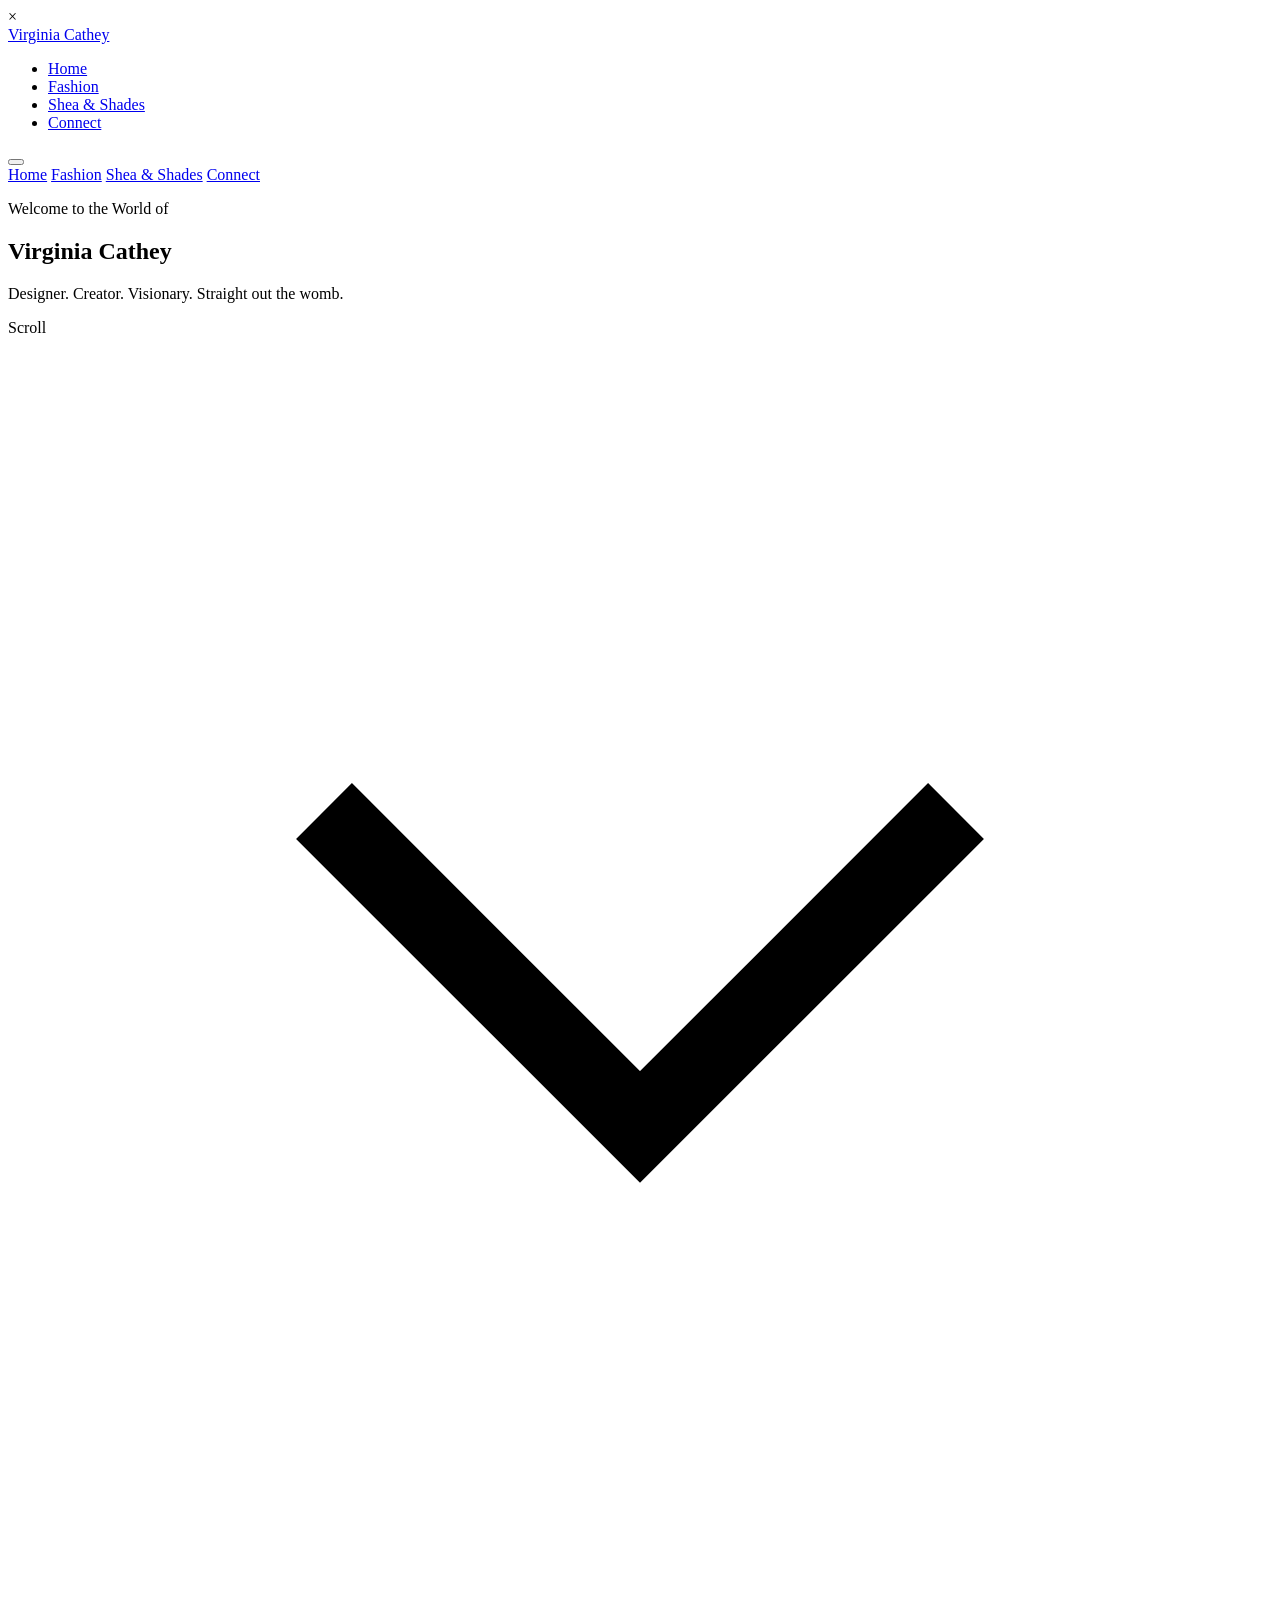
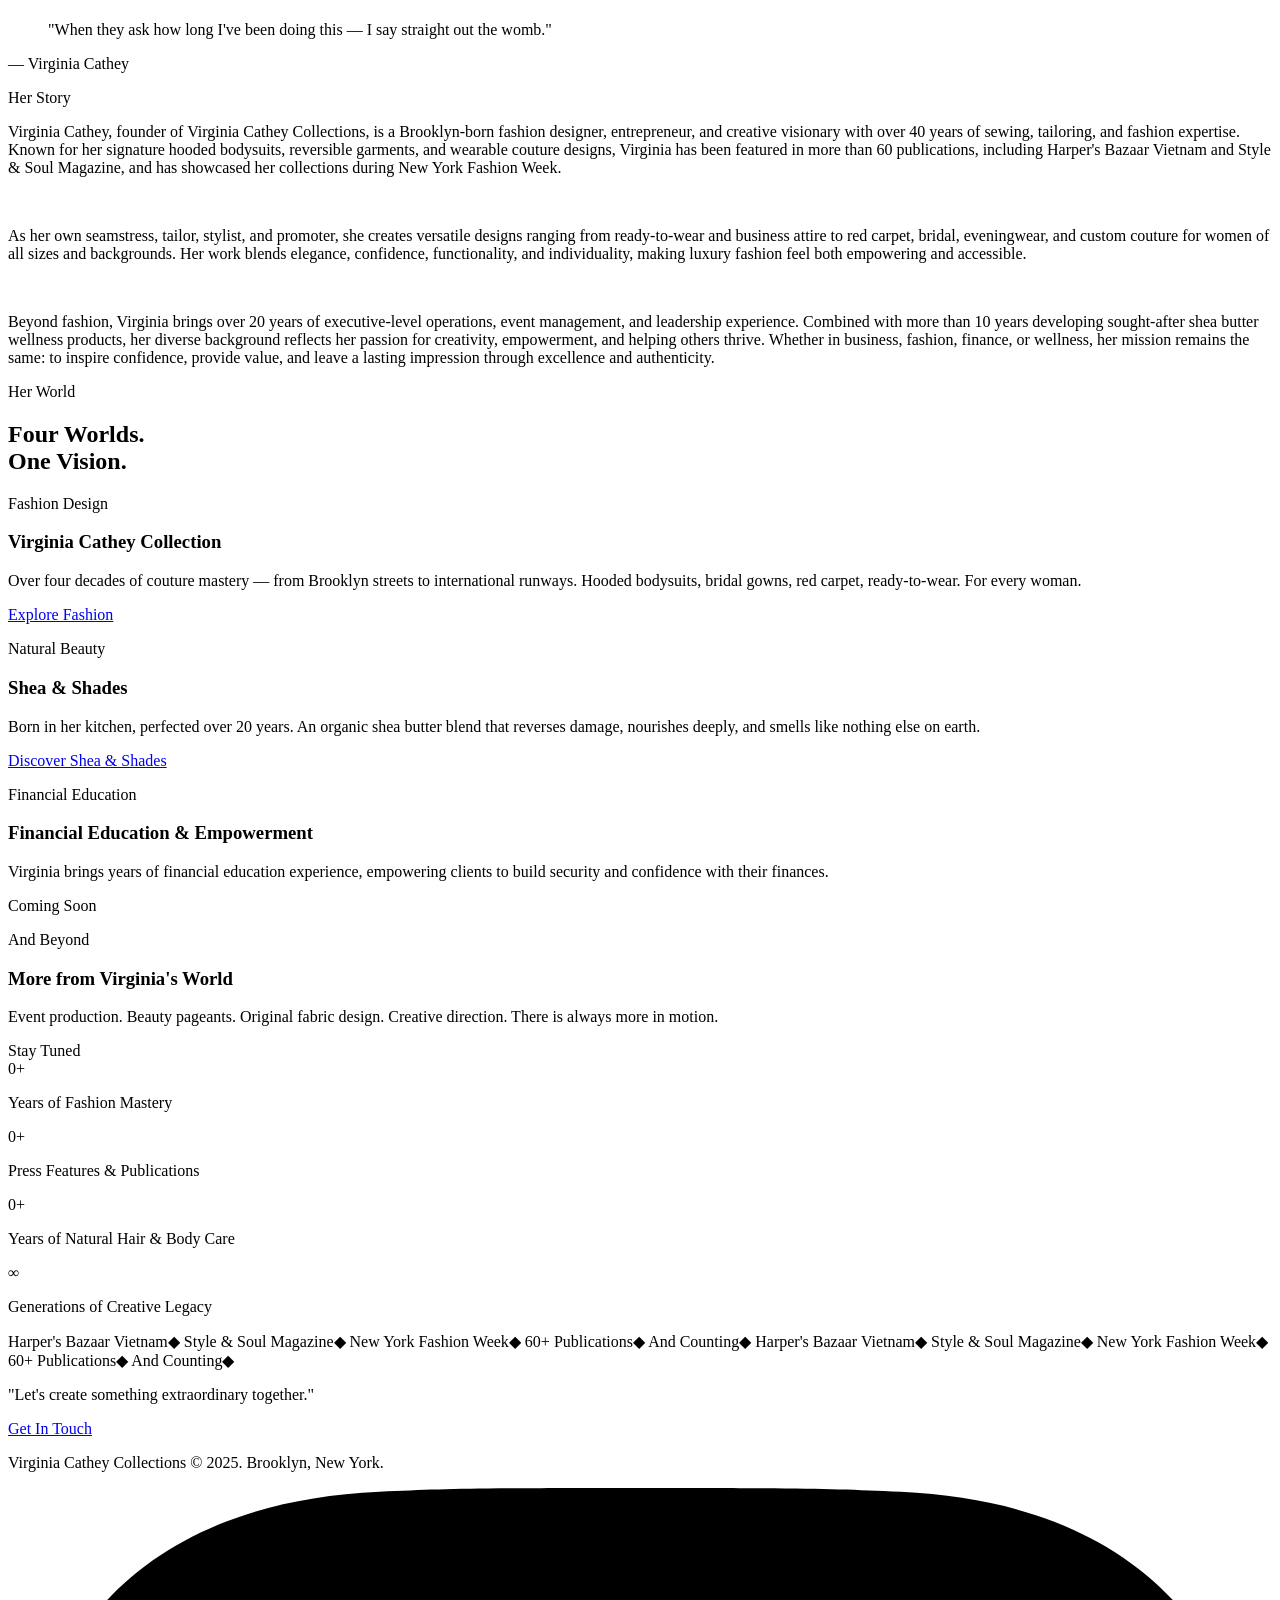
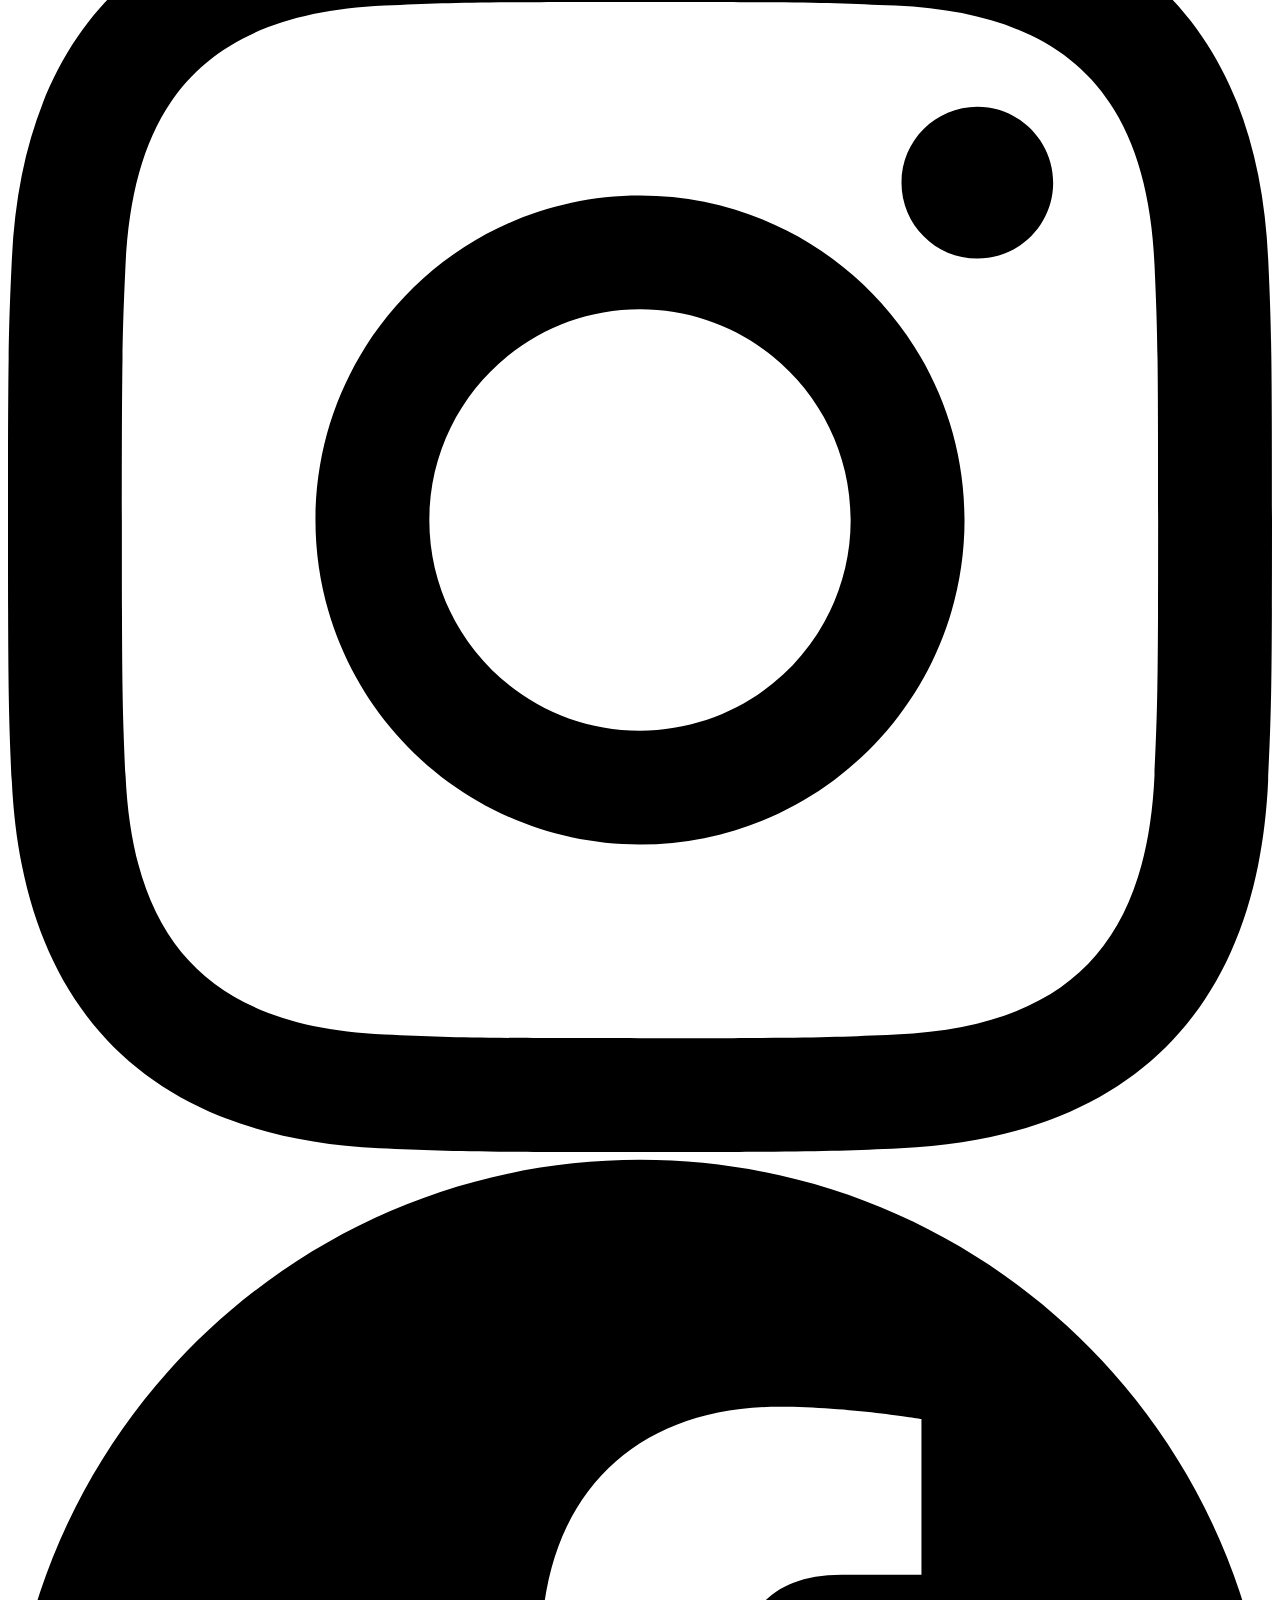
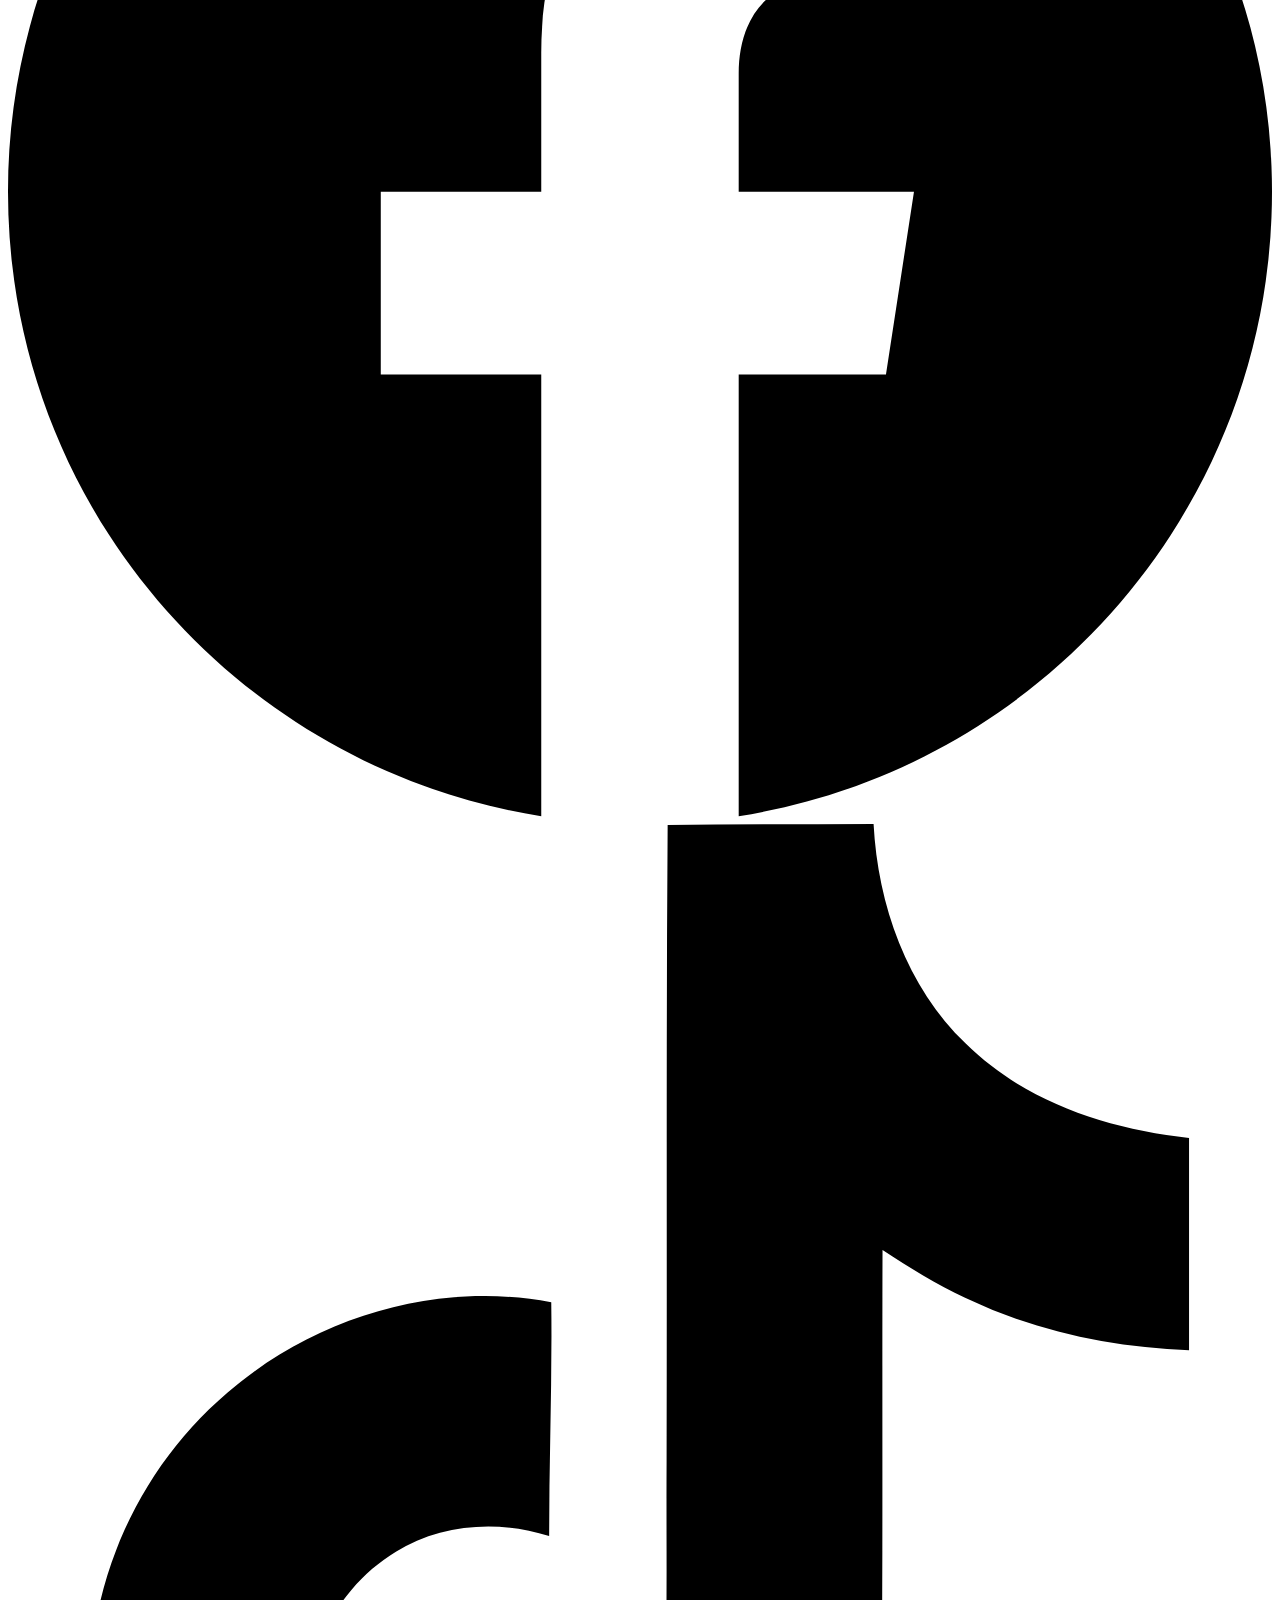
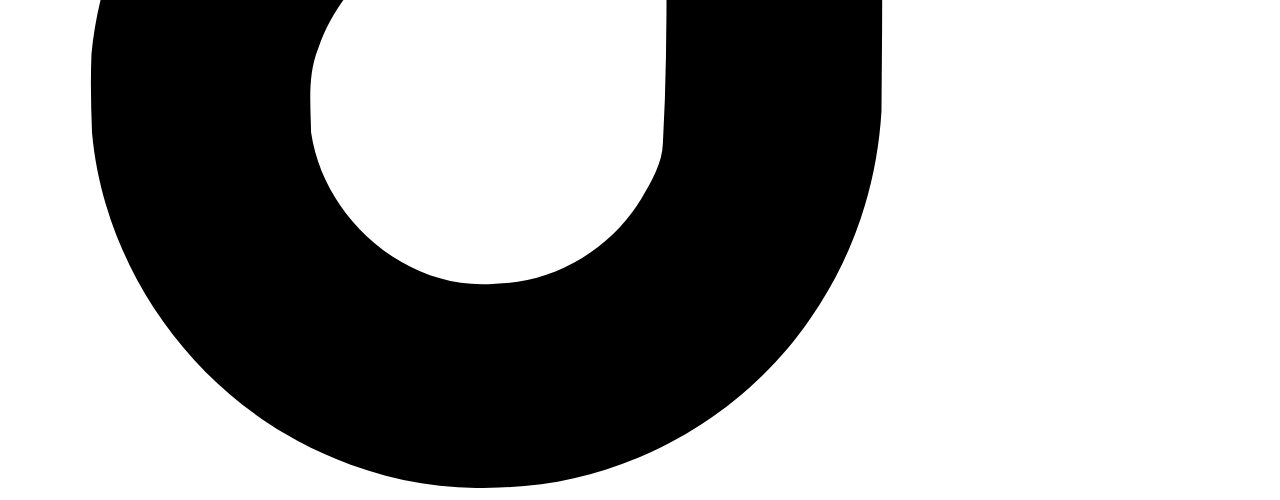
==== index.html @ 94f5d87c "Add files via upload" ====
<!DOCTYPE html>
<html lang="en">
<head>
  <meta charset="UTF-8">
  <meta name="viewport" content="width=device-width, initial-scale=1.0">
  <meta name="description" content="Virginia Cathey Collections — Fashion designer, entrepreneur, and creative visionary. Brooklyn-born. World-renowned.">
  <meta property="og:title" content="Virginia Cathey Collections">
  <meta property="og:description" content="Designer. Creator. Visionary. Straight out the womb.">
  <meta property="og:type" content="website">
  <title>Virginia Cathey Collections</title>
  <link rel="stylesheet" href="css/global.css">
  <link rel="stylesheet" href="css/index.css">
</head>
<body>

  <!-- Cursor -->
  <div id="cursor-dot"></div>
  <div id="cursor-ring"></div>

  <!-- Lightbox -->
  <div class="lightbox" id="lightbox">
    <span class="lightbox-close" role="button" aria-label="Close">&times;</span>
    <img id="lightbox-img" src="" alt="">
  </div>

  <!-- Navigation -->
  <nav class="nav" role="navigation">
    <a href="index.html" class="nav-logo">Virginia Cathey</a>
    <ul class="nav-links">
      <li><a href="index.html" class="active">Home</a></li>
      <li><a href="fashion.html">Fashion</a></li>
      <li><a href="shea.html">Shea &amp; Shades</a></li>
      <li><a href="#connect">Connect</a></li>
    </ul>
    <button class="nav-hamburger" aria-label="Open menu">
      <span></span><span></span><span></span>
    </button>
  </nav>

  <!-- Mobile overlay -->
  <div class="nav-overlay" role="dialog" aria-modal="true">
    <a href="index.html">Home</a>
    <a href="fashion.html">Fashion</a>
    <a href="shea.html">Shea &amp; Shades</a>
    <a href="#connect">Connect</a>
  </div>

  <!-- ══════════════════════════════════════
       SECTION 1: HERO
  ══════════════════════════════════════ -->
  <section class="hero" id="hero">
    <!-- Hero photo: assets/images/HERO.jpeg -->
    <div class="hero-bg" style="background-image: url('assets/images/HERO.jpeg')"></div>
    <div class="hero-overlay"></div>
    <div class="hero-content">
      <p class="hero-eyebrow reveal">Welcome to the World of</p>
      <h1 class="hero-name reveal reveal-delay-2">Virginia Cathey</h1>
      <div class="hero-rule reveal reveal-delay-3"></div>
      <p class="hero-sub reveal reveal-delay-4">Designer. Creator. Visionary. Straight out the womb.</p>
    </div>
    <div class="hero-scroll">
      <span class="hero-scroll-label">Scroll</span>
      <div class="hero-scroll-chevron">
        <svg viewBox="0 0 24 24" fill="none" stroke="currentColor" stroke-width="1.5">
          <path d="M6 9l6 6 6-6"/>
        </svg>
      </div>
    </div>
  </section>

  <!-- ══════════════════════════════════════
       SECTION 2: HER STORY
  ══════════════════════════════════════ -->
  <section class="section story-section" id="story">
    <div class="section-inner story-inner">
      <div class="story-quote-col reveal">
        <div class="story-jewel-bar"></div>
        <blockquote class="story-pull-quote">
          "When they ask how long I've been doing this — I say straight out the womb."
        </blockquote>
        <p class="story-attribution">— Virginia Cathey</p>
      </div>
      <div class="story-bio-col reveal reveal-delay-2">
        <p class="section-label">Her Story</p>
        <p class="story-bio">Virginia Cathey, founder of Virginia Cathey Collections, is a Brooklyn-born fashion designer, entrepreneur, and creative visionary with over 40 years of sewing, tailoring, and fashion expertise. Known for her signature hooded bodysuits, reversible garments, and wearable couture designs, Virginia has been featured in more than 60 publications, including Harper's Bazaar Vietnam and Style &amp; Soul Magazine, and has showcased her collections during New York Fashion Week.</p>
        <br>
        <p class="story-bio">As her own seamstress, tailor, stylist, and promoter, she creates versatile designs ranging from ready-to-wear and business attire to red carpet, bridal, eveningwear, and custom couture for women of all sizes and backgrounds. Her work blends elegance, confidence, functionality, and individuality, making luxury fashion feel both empowering and accessible.</p>
        <br>
        <p class="story-bio">Beyond fashion, Virginia brings over 20 years of executive-level operations, event management, and leadership experience. Combined with more than 10 years developing sought-after shea butter wellness products, her diverse background reflects her passion for creativity, empowerment, and helping others thrive. Whether in business, fashion, finance, or wellness, her mission remains the same: to inspire confidence, provide value, and leave a lasting impression through excellence and authenticity.</p>
      </div>
    </div>
  </section>

  <!-- ══════════════════════════════════════
       SECTION 3: HER WORLD — BRAND PREVIEWS
  ══════════════════════════════════════ -->
  <section class="section brands-section" id="brands">
    <div class="section-inner">
      <div class="reveal">
        <p class="section-label">Her World</p>
        <h2 class="brands-heading">Four Worlds.<br>One Vision.</h2>
      </div>
      <div class="brand-cards reveal reveal-delay-2">

        <!-- Fashion -->
        <div class="brand-card brand-card--fashion">
          <p class="brand-card-label">Fashion Design</p>
          <h3 class="brand-card-title">Virginia Cathey Collection</h3>
          <p class="brand-card-desc">Over four decades of couture mastery — from Brooklyn streets to international runways. Hooded bodysuits, bridal gowns, red carpet, ready-to-wear. For every woman.</p>
          <a href="fashion.html" class="btn btn-gold"><span>Explore Fashion</span></a>
        </div>

        <!-- Shea -->
        <div class="brand-card brand-card--shea">
          <p class="brand-card-label">Natural Beauty</p>
          <h3 class="brand-card-title">Shea &amp; Shades</h3>
          <p class="brand-card-desc">Born in her kitchen, perfected over 20 years. An organic shea butter blend that reverses damage, nourishes deeply, and smells like nothing else on earth.</p>
          <a href="shea.html" class="btn btn-gold"><span>Discover Shea &amp; Shades</span></a>
        </div>

        <!-- Finance -->
        <div class="brand-card brand-card--finance">
          <p class="brand-card-label">Financial Education</p>
          <h3 class="brand-card-title">Financial Education &amp; Empowerment</h3>
          <p class="brand-card-desc">Virginia brings years of financial education experience, empowering clients to build security and confidence with their finances.</p>
          <span class="coming-soon-badge">Coming Soon</span>
        </div>

        <!-- More -->
        <div class="brand-card brand-card--more">
          <p class="brand-card-label">And Beyond</p>
          <h3 class="brand-card-title">More from Virginia's World</h3>
          <p class="brand-card-desc">Event production. Beauty pageants. Original fabric design. Creative direction. There is always more in motion.</p>
          <span class="coming-soon-badge">Stay Tuned</span>
        </div>

      </div>
    </div>
  </section>

  <!-- ══════════════════════════════════════
       SECTION 4: BY THE NUMBERS
  ══════════════════════════════════════ -->
  <section class="stats-section" id="numbers">
    <div class="stats-grid">
      <div class="stat-item reveal">
        <div class="stat-number count-up" data-target="40" data-suffix="+">0+</div>
        <p class="stat-label">Years of Fashion Mastery</p>
      </div>
      <div class="stat-item reveal reveal-delay-2">
        <div class="stat-number count-up" data-target="60" data-suffix="+">0+</div>
        <p class="stat-label">Press Features &amp; Publications</p>
      </div>
      <div class="stat-item reveal reveal-delay-3">
        <div class="stat-number count-up" data-target="20" data-suffix="+">0+</div>
        <p class="stat-label">Years of Natural Hair &amp; Body Care</p>
      </div>
      <div class="stat-item reveal reveal-delay-4">
        <div class="stat-number">∞</div>
        <p class="stat-label">Generations of Creative Legacy</p>
      </div>
    </div>
  </section>

  <!-- ══════════════════════════════════════
       SECTION 5: PRESS MARQUEE
  ══════════════════════════════════════ -->
  <div class="press-ticker">
    <div class="press-ticker-inner">
      <span>Harper's Bazaar Vietnam</span><span class="sep">◆</span>
      <span>Style &amp; Soul Magazine</span><span class="sep">◆</span>
      <span>New York Fashion Week</span><span class="sep">◆</span>
      <span>60+ Publications</span><span class="sep">◆</span>
      <span>And Counting</span><span class="sep">◆</span>
      <span>Harper's Bazaar Vietnam</span><span class="sep">◆</span>
      <span>Style &amp; Soul Magazine</span><span class="sep">◆</span>
      <span>New York Fashion Week</span><span class="sep">◆</span>
      <span>60+ Publications</span><span class="sep">◆</span>
      <span>And Counting</span><span class="sep">◆</span>
    </div>
  </div>

  <!-- ══════════════════════════════════════
       CONTACT BAR
  ══════════════════════════════════════ -->
  <section class="contact-bar" id="connect">
    <p class="contact-bar-quote">"Let's create something extraordinary together."</p>
    <a href="mailto:virginiacathycollections@gmail.com" class="btn btn-gold"><span>Get In Touch</span></a>
  </section>

  <!-- ══════════════════════════════════════
       FOOTER
  ══════════════════════════════════════ -->
  <footer class="footer">
    <p class="footer-copy">Virginia Cathey Collections &copy; 2025. Brooklyn, New York.</p>
    <div class="footer-socials">
      <!-- Instagram -->
      <a href="https://www.instagram.com/virginiacatheycollections" target="_blank" rel="noopener" aria-label="Instagram">
        <svg viewBox="0 0 24 24" xmlns="http://www.w3.org/2000/svg"><path d="M12 2.163c3.204 0 3.584.012 4.85.07 3.252.148 4.771 1.691 4.919 4.919.058 1.265.069 1.645.069 4.849 0 3.205-.012 3.584-.069 4.849-.149 3.225-1.664 4.771-4.919 4.919-1.266.058-1.644.07-4.85.07-3.204 0-3.584-.012-4.849-.07-3.26-.149-4.771-1.699-4.919-4.92-.058-1.265-.07-1.644-.07-4.849 0-3.204.013-3.583.07-4.849.149-3.227 1.664-4.771 4.919-4.919 1.266-.057 1.645-.069 4.849-.069zm0-2.163c-3.259 0-3.667.014-4.947.072-4.358.2-6.78 2.618-6.98 6.98-.059 1.281-.073 1.689-.073 4.948 0 3.259.014 3.668.072 4.948.2 4.358 2.618 6.78 6.98 6.98 1.281.058 1.689.072 4.948.072 3.259 0 3.668-.014 4.948-.072 4.354-.2 6.782-2.618 6.979-6.98.059-1.28.073-1.689.073-4.948 0-3.259-.014-3.667-.072-4.947-.196-4.354-2.617-6.78-6.979-6.98-1.281-.059-1.69-.073-4.949-.073zm0 5.838c-3.403 0-6.162 2.759-6.162 6.162s2.759 6.163 6.162 6.163 6.162-2.759 6.162-6.163c0-3.403-2.759-6.162-6.162-6.162zm0 10.162c-2.209 0-4-1.79-4-4 0-2.209 1.791-4 4-4s4 1.791 4 4c0 2.21-1.791 4-4 4zm6.406-11.845c-.796 0-1.441.645-1.441 1.44s.645 1.44 1.441 1.44c.795 0 1.439-.645 1.439-1.44s-.644-1.44-1.439-1.44z"/></svg>
      </a>
      <!-- Facebook -->
      <a href="https://www.facebook.com/share/1MAkK8qsHK/" target="_blank" rel="noopener" aria-label="Facebook">
        <svg viewBox="0 0 24 24" xmlns="http://www.w3.org/2000/svg"><path d="M24 12.073c0-6.627-5.373-12-12-12s-12 5.373-12 12c0 5.99 4.388 10.954 10.125 11.854v-8.385H7.078v-3.47h3.047V9.43c0-3.007 1.792-4.669 4.533-4.669 1.312 0 2.686.235 2.686.235v2.953H15.83c-1.491 0-1.956.925-1.956 1.874v2.25h3.328l-.532 3.47h-2.796v8.385C19.612 23.027 24 18.062 24 12.073z"/></svg>
      </a>
      <!-- TikTok -->
      <a href="https://www.tiktok.com/@virginiacathey" target="_blank" rel="noopener" aria-label="TikTok">
        <svg viewBox="0 0 24 24" xmlns="http://www.w3.org/2000/svg"><path d="M12.525.02c1.31-.02 2.61-.01 3.91-.02.08 1.53.63 3.09 1.75 4.17 1.12 1.11 2.7 1.62 4.24 1.79v4.03c-1.44-.05-2.89-.35-4.2-.97-.57-.26-1.1-.59-1.62-.93-.01 2.92.01 5.84-.02 8.75-.08 1.4-.54 2.79-1.35 3.94-1.31 1.92-3.58 3.17-5.91 3.21-1.43.08-2.86-.31-4.08-1.03-2.02-1.19-3.44-3.37-3.65-5.71-.02-.5-.03-1-.01-1.49.18-1.9 1.12-3.72 2.58-4.96 1.66-1.44 3.98-2.13 6.15-1.72.02 1.48-.04 2.96-.04 4.44-.99-.32-2.15-.23-3.02.37-.63.41-1.11 1.04-1.36 1.75-.21.51-.15 1.07-.14 1.61.24 1.64 1.82 3.02 3.5 2.87 1.12-.01 2.19-.66 2.77-1.61.19-.33.4-.67.41-1.06.1-1.79.06-3.57.07-5.36.01-4.03-.01-8.05.02-12.07z"/></svg>
      </a>
    </div>
  </footer>

  <script src="js/global.js"></script>
  <script src="js/index.js"></script>
</body>
</html>
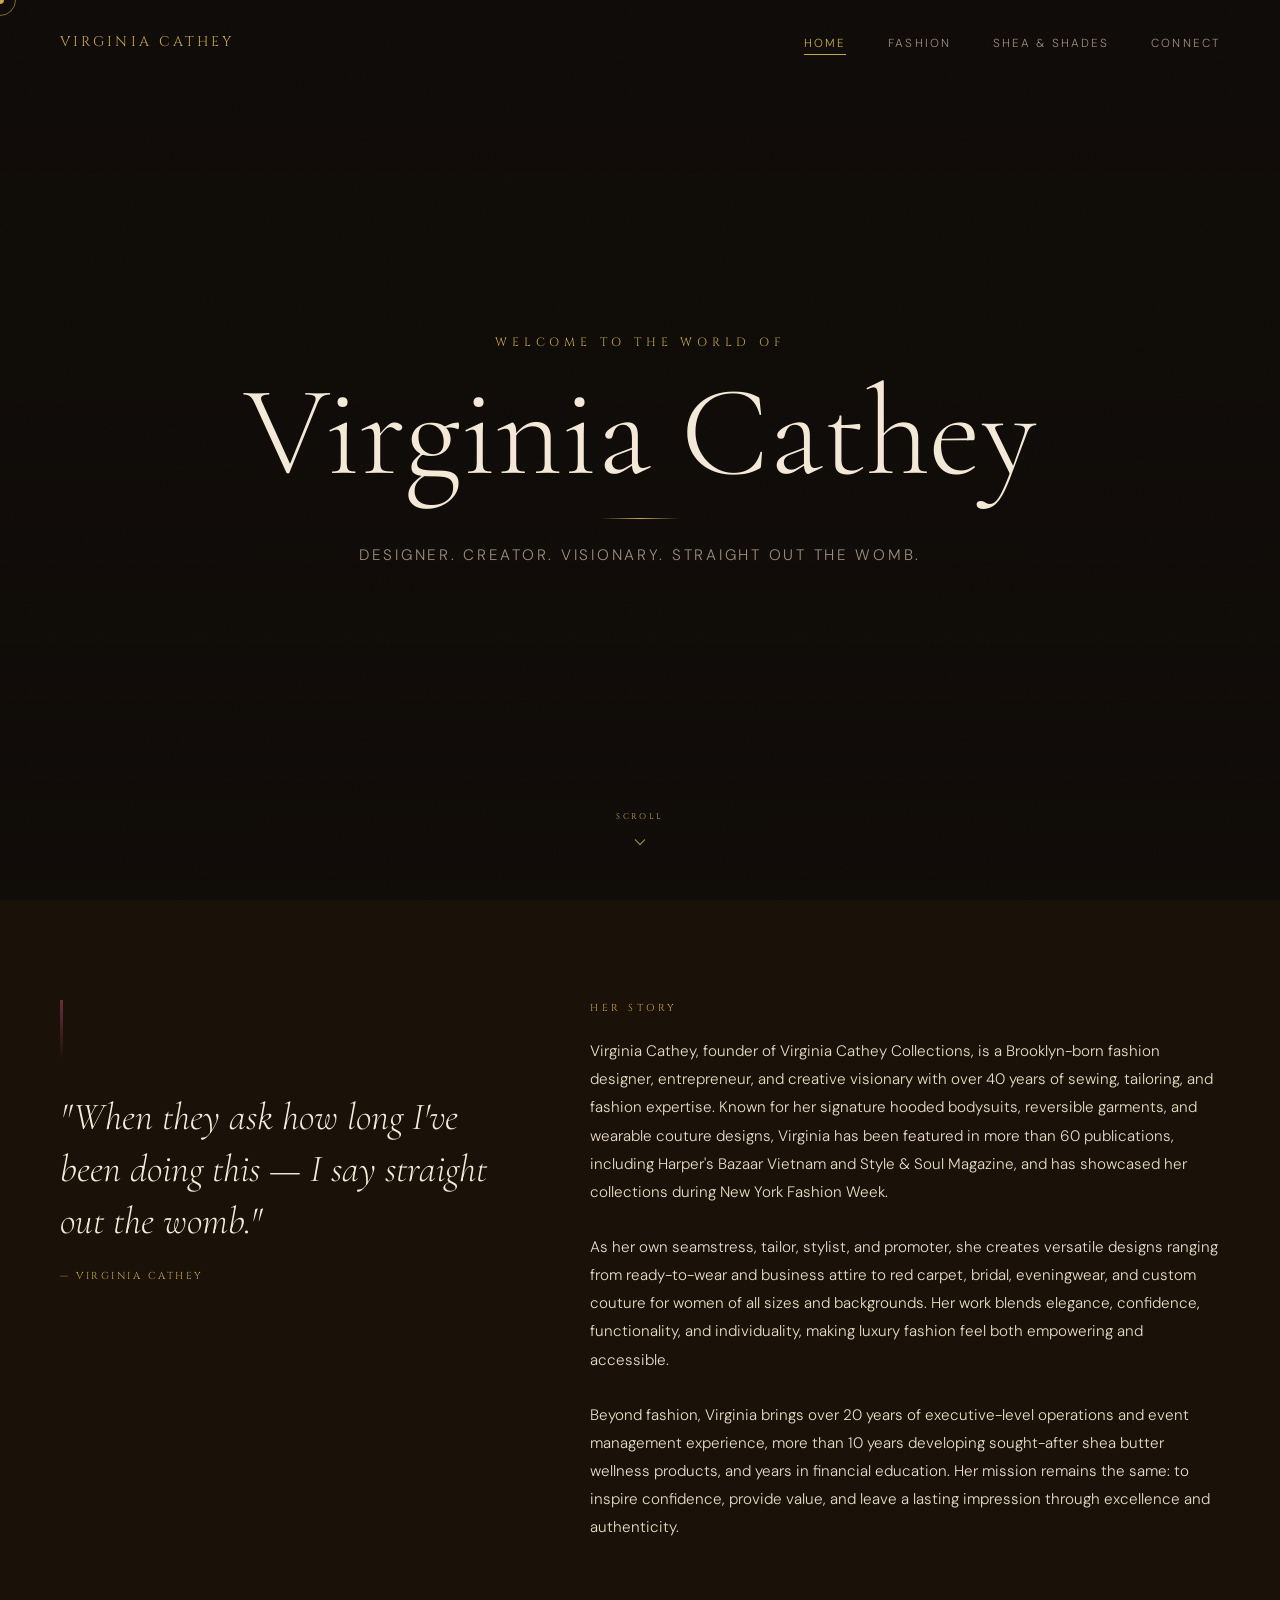
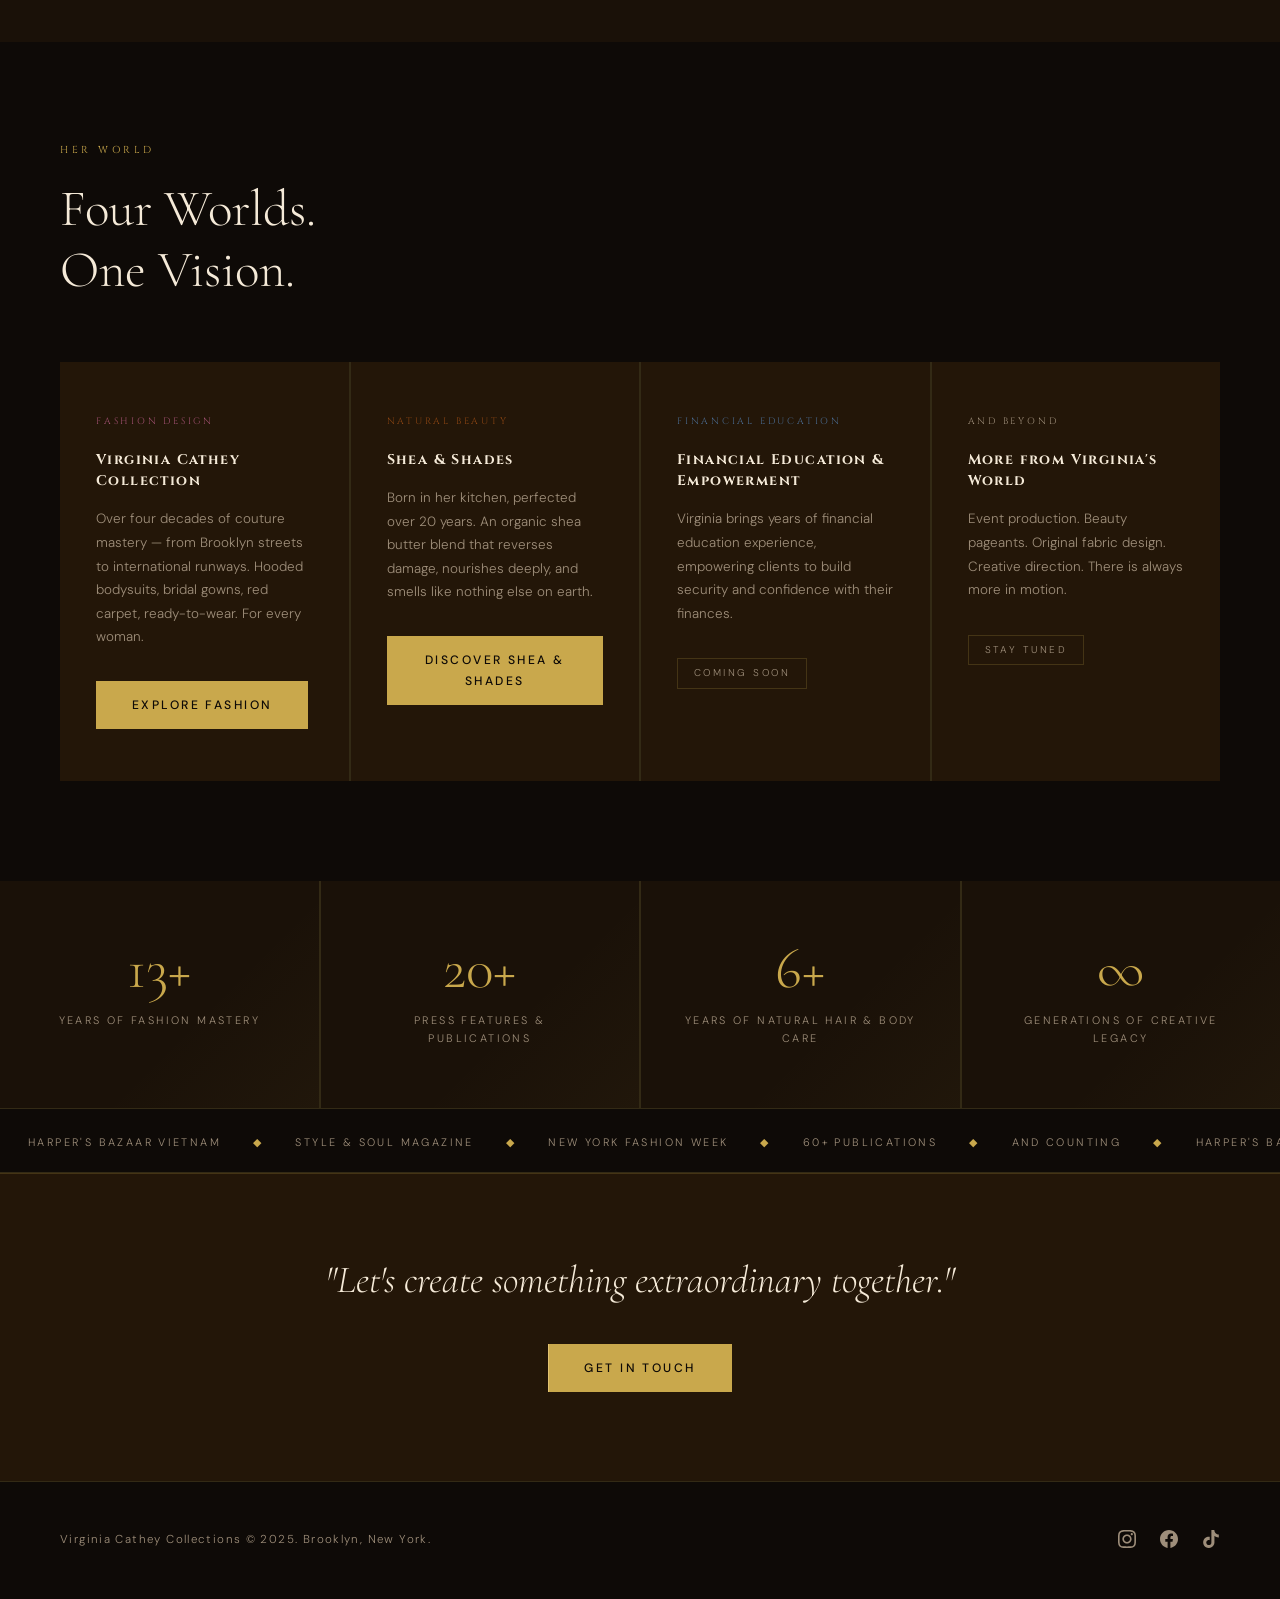
==== commit b6b84caf: "Rename index (1).html to index.html" ====
--- a/index.html
+++ b/index.html
@@ -8,141 +8,415 @@
   <meta property="og:description" content="Designer. Creator. Visionary. Straight out the womb.">
   <meta property="og:type" content="website">
   <title>Virginia Cathey Collections</title>
-  <link rel="stylesheet" href="css/global.css">
-  <link rel="stylesheet" href="css/index.css">
+  <link href="https://fonts.googleapis.com/css2?family=Cormorant+Garamond:ital,wght@0,300;0,400;0,600;1,300;1,400&family=DM+Sans:wght@300;400;500&family=Cinzel:wght@400;600&display=swap" rel="stylesheet">
+  <style>
+    /* ============================================================
+       GLOBAL — Variables · Reset · Typography · Shared
+    ============================================================ */
+    :root {
+      --color-bg:         #0e0a07;
+      --color-bg-alt:     #1a1108;
+      --color-surface:    #231608;
+      --color-gold:       #c9a84c;
+      --color-gold-light: #e8c97a;
+      --color-jewel-1:    #6b2d3e;
+      --color-jewel-2:    #1e3a5f;
+      --color-jewel-3:    #2d5a3d;
+      --color-earth-1:    #8b4513;
+      --color-earth-2:    #5c3d2e;
+      --color-cream:      #f5ead8;
+      --color-text:       #e8dcc8;
+      --color-text-muted: #9e8e7a;
+      --color-border:     rgba(201,168,76,0.2);
+      --font-display:     'Cinzel', serif;
+      --font-heading:     'Cormorant Garamond', serif;
+      --font-body:        'DM Sans', sans-serif;
+      --ease:             cubic-bezier(0.4,0,0.2,1);
+    }
+    *,*::before,*::after{margin:0;padding:0;box-sizing:border-box}
+    html{scroll-behavior:smooth;-webkit-font-smoothing:antialiased}
+    body{background:var(--color-bg);color:var(--color-text);font-family:var(--font-body);font-weight:300;line-height:1.7;cursor:none;overflow-x:hidden}
+    body::before{content:'';position:fixed;inset:0;background-image:url("data:image/svg+xml,%3Csvg xmlns='http://www.w3.org/2000/svg' width='300' height='300'%3E%3Cfilter id='n'%3E%3CfeTurbulence type='fractalNoise' baseFrequency='0.9' numOctaves='4' stitchTiles='stitch'/%3E%3CfeColorMatrix type='saturate' values='0'/%3E%3C/filter%3E%3Crect width='300' height='300' filter='url(%23n)' opacity='0.035'/%3E%3C/svg%3E");pointer-events:none;z-index:9998}
+    img{display:block;max-width:100%}
+    a{color:inherit;text-decoration:none}
+    ul{list-style:none}
+    button{cursor:none;border:none;background:none;font:inherit}
+
+    /* Cursor */
+    #cursor-dot,#cursor-ring{position:fixed;border-radius:50%;pointer-events:none;z-index:9999;transform:translate(-50%,-50%)}
+    #cursor-dot{width:8px;height:8px;background:var(--color-gold);top:0;left:0}
+    #cursor-ring{width:32px;height:32px;border:1.5px solid var(--color-gold);top:0;left:0;opacity:.6;transition:width .25s ease,height .25s ease,border-color .25s ease,opacity .3s}
+    #cursor-ring.hovered{width:48px;height:48px;border-color:var(--color-gold-light);opacity:1}
+
+    /* Nav */
+    .nav{position:fixed;top:0;left:0;right:0;z-index:1000;padding:28px 60px;display:flex;align-items:center;justify-content:space-between;transition:background .35s var(--ease),padding .35s var(--ease)}
+    .nav.scrolled{background:rgba(14,10,7,.93);backdrop-filter:blur(12px);padding:18px 60px;border-bottom:1px solid var(--color-border)}
+    .nav-logo{font-family:var(--font-display);font-size:.88rem;letter-spacing:.22em;color:var(--color-gold);text-transform:uppercase}
+    .nav-links{display:flex;gap:42px;align-items:center}
+    .nav-links a{font-size:.73rem;letter-spacing:.18em;text-transform:uppercase;color:var(--color-text-muted);position:relative;transition:color .35s var(--ease)}
+    .nav-links a::after{content:'';position:absolute;bottom:-4px;left:0;width:0;height:1px;background:var(--color-gold);transition:width .35s var(--ease)}
+    .nav-links a:hover{color:var(--color-gold-light)}
+    .nav-links a:hover::after,.nav-links a.active::after{width:100%}
+    .nav-links a.active{color:var(--color-gold)}
+    .nav-hamburger{display:none;flex-direction:column;gap:5px;width:28px;z-index:1001}
+    .nav-hamburger span{display:block;height:1px;background:var(--color-gold);transition:.35s var(--ease)}
+    .nav-hamburger.open span:nth-child(1){transform:translateY(6px) rotate(45deg)}
+    .nav-hamburger.open span:nth-child(2){opacity:0}
+    .nav-hamburger.open span:nth-child(3){transform:translateY(-6px) rotate(-45deg)}
+    .nav-overlay{position:fixed;inset:0;background:rgba(14,10,7,.97);z-index:999;display:flex;flex-direction:column;align-items:center;justify-content:center;gap:40px;opacity:0;pointer-events:none;transition:opacity .6s var(--ease)}
+    .nav-overlay.open{opacity:1;pointer-events:all}
+    .nav-overlay a{font-family:var(--font-heading);font-size:2.5rem;color:var(--color-cream);transition:color .35s var(--ease)}
+    .nav-overlay a:hover{color:var(--color-gold)}
+
+    /* Scroll reveal */
+    .reveal{opacity:0;transform:translateY(40px);transition:opacity .8s ease,transform .8s ease}
+    .reveal.visible{opacity:1;transform:translateY(0)}
+    .reveal-delay-1{transition-delay:.1s}.reveal-delay-2{transition-delay:.2s}.reveal-delay-3{transition-delay:.3s}.reveal-delay-4{transition-delay:.4s}.reveal-delay-5{transition-delay:.5s}
+
+    /* Shared utilities */
+    .gold-rule{width:60px;height:1px;background:linear-gradient(90deg,transparent,var(--color-gold),transparent);margin:20px 0}
+    .section{padding:100px 60px;position:relative}
+    .section-inner{max-width:1280px;margin:0 auto}
+    .section-label{font-family:var(--font-display);font-size:.63rem;letter-spacing:.35em;text-transform:uppercase;color:var(--color-gold);margin-bottom:20px}
+    .btn{display:inline-block;padding:14px 36px;font-size:.76rem;letter-spacing:.2em;text-transform:uppercase;transition:.35s var(--ease);position:relative;overflow:hidden}
+    .btn-gold{background:var(--color-gold);color:var(--color-bg);font-weight:500}
+    .btn-gold::before{content:'';position:absolute;inset:0;background:var(--color-gold-light);transform:translateX(-100%);transition:transform .35s var(--ease)}
+    .btn-gold:hover::before{transform:translateX(0)}
+    .btn-gold:hover{box-shadow:0 0 30px rgba(201,168,76,.4);transform:translateY(-2px)}
+    .btn-gold span{position:relative;z-index:1}
+    .btn-outline{border:1px solid var(--color-gold);color:var(--color-gold);background:transparent}
+    .btn-outline:hover{background:var(--color-gold);color:var(--color-bg);box-shadow:0 0 20px rgba(201,168,76,.3);transform:translateY(-2px)}
+
+    /* Lightbox */
+    .lightbox{position:fixed;inset:0;background:rgba(0,0,0,.93);z-index:9000;display:flex;align-items:center;justify-content:center;opacity:0;pointer-events:none;transition:opacity .35s var(--ease)}
+    .lightbox.open{opacity:1;pointer-events:all}
+    .lightbox img{max-width:90vw;max-height:90vh;object-fit:contain;border:1px solid var(--color-border)}
+    .lightbox-close{position:absolute;top:30px;right:40px;font-size:1.8rem;color:var(--color-gold);transition:color .35s var(--ease);line-height:1}
+    .lightbox-close:hover{color:var(--color-gold-light)}
+
+    /* Press ticker */
+    .press-ticker{overflow:hidden;white-space:nowrap;padding:18px 0;border-top:1px solid var(--color-border);border-bottom:1px solid var(--color-border)}
+    .press-ticker-inner{display:inline-flex;animation:ticker 30s linear infinite}
+    .press-ticker-inner span{font-size:.68rem;letter-spacing:.22em;text-transform:uppercase;color:var(--color-text-muted);padding:0 28px}
+    .press-ticker-inner .sep{color:var(--color-gold);padding:0 4px}
+    @keyframes ticker{0%{transform:translateX(0)}100%{transform:translateX(-50%)}}
+
+    /* Contact bar */
+    .contact-bar{background:var(--color-surface);border-top:1px solid var(--color-border);padding:80px 60px;text-align:center}
+    .contact-bar-quote{font-family:var(--font-heading);font-style:italic;font-size:clamp(1.6rem,3vw,2.4rem);color:var(--color-cream);margin-bottom:36px;line-height:1.4}
+
+    /* Footer */
+    .footer{background:var(--color-bg);border-top:1px solid var(--color-border);padding:48px 60px;display:flex;align-items:center;justify-content:space-between;flex-wrap:wrap;gap:24px}
+    .footer-copy{font-size:.72rem;letter-spacing:.12em;color:var(--color-text-muted)}
+    .footer-socials{display:flex;gap:24px}
+    .footer-socials a{color:var(--color-text-muted);transition:color .35s var(--ease);line-height:1}
+    .footer-socials a:hover{color:var(--color-gold)}
+    .footer-socials svg{width:18px;height:18px;fill:currentColor}
+
+    /* Stats */
+    .stats-grid{display:grid;grid-template-columns:repeat(4,1fr);gap:2px;background:var(--color-border)}
+    .stat-item{background:var(--color-bg-alt);padding:60px 40px;text-align:center;position:relative;overflow:hidden}
+    .stat-item::before{content:'';position:absolute;inset:0;background:linear-gradient(135deg,transparent 60%,rgba(201,168,76,.04))}
+    .stat-number{font-family:var(--font-heading);font-size:clamp(2.8rem,4.5vw,4.5rem);color:var(--color-gold);line-height:1;margin-bottom:12px}
+    .stat-label{font-size:.68rem;letter-spacing:.22em;text-transform:uppercase;color:var(--color-text-muted)}
+
+    /* Brand cards */
+    .brand-cards{display:grid;grid-template-columns:repeat(4,1fr);gap:2px;background:var(--color-border);margin-top:60px}
+    .brand-card{background:var(--color-surface);padding:52px 36px;position:relative;overflow:hidden;transition:.35s var(--ease)}
+    .brand-card::before{content:'';position:absolute;top:0;left:0;width:3px;height:0;transition:height .6s var(--ease)}
+    .brand-card:hover::before{height:100%}
+    .brand-card:hover{background:var(--color-bg-alt)}
+    .brand-card--fashion::before{background:var(--color-jewel-1)}
+    .brand-card--shea::before{background:var(--color-earth-1)}
+    .brand-card--finance::before{background:var(--color-jewel-2)}
+    .brand-card--more::before{background:#3a3530}
+    .brand-card-label{font-family:var(--font-display);font-size:.58rem;letter-spacing:.3em;text-transform:uppercase;margin-bottom:20px}
+    .brand-card--fashion .brand-card-label{color:#a05070}
+    .brand-card--shea .brand-card-label{color:var(--color-earth-1)}
+    .brand-card--finance .brand-card-label{color:#4a6a8f}
+    .brand-card--more .brand-card-label{color:var(--color-text-muted)}
+    .brand-card-title{font-family:var(--font-display);font-size:.88rem;letter-spacing:.1em;color:var(--color-cream);margin-bottom:16px;line-height:1.5}
+    .brand-card-desc{font-size:.84rem;color:var(--color-text-muted);line-height:1.75;margin-bottom:32px}
+    .coming-soon-badge{display:inline-block;padding:6px 16px;border:1px solid var(--color-border);font-size:.62rem;letter-spacing:.25em;text-transform:uppercase;color:var(--color-text-muted)}
+
+    /* ============================================================
+       INDEX PAGE
+    ============================================================ */
+    .hero{position:relative;height:100vh;min-height:600px;display:flex;align-items:center;justify-content:center;overflow:hidden}
+    .hero-bg{position:absolute;inset:0;background-size:cover;background-position:center top;background-repeat:no-repeat;transform:scale(1.08);will-change:transform}
+    .hero-overlay{position:absolute;inset:0;background:linear-gradient(to bottom,rgba(14,10,7,.25) 0%,rgba(14,10,7,.15) 40%,rgba(14,10,7,.6) 80%,rgba(14,10,7,.9) 100%)}
+    .hero-content{position:relative;z-index:1;text-align:center;padding:0 24px}
+    .hero-eyebrow{font-family:var(--font-display);font-size:clamp(.58rem,1.1vw,.75rem);letter-spacing:.4em;text-transform:uppercase;color:var(--color-gold);margin-bottom:20px}
+    .hero-name{font-family:var(--font-heading);font-size:clamp(4rem,10vw,9rem);font-weight:300;color:var(--color-cream);line-height:.95;margin-bottom:24px}
+    .hero-rule{width:80px;height:1px;background:linear-gradient(90deg,transparent,var(--color-gold),transparent);margin:0 auto 24px}
+    .hero-sub{font-size:clamp(.78rem,1.4vw,.95rem);letter-spacing:.18em;color:var(--color-text-muted);text-transform:uppercase}
+    .hero-scroll{position:absolute;bottom:40px;left:50%;transform:translateX(-50%);display:flex;flex-direction:column;align-items:center;gap:8px;z-index:2;animation:scroll-bounce 2s ease-in-out infinite}
+    .hero-scroll-label{font-family:var(--font-display);font-size:.52rem;letter-spacing:.3em;text-transform:uppercase;color:var(--color-gold)}
+    .hero-scroll-chevron{color:var(--color-gold);opacity:.7}
+    .hero-scroll-chevron svg{width:20px;height:20px}
+    @keyframes scroll-bounce{0%,100%{transform:translateX(-50%) translateY(0)}50%{transform:translateX(-50%) translateY(6px)}}
+
+    .story-section{background:var(--color-bg-alt)}
+    .story-inner{display:grid;grid-template-columns:1fr 1.4fr;gap:80px;align-items:start}
+    .story-jewel-bar{width:3px;height:60px;background:linear-gradient(to bottom,var(--color-jewel-1),transparent);margin-bottom:32px}
+    .story-pull-quote{font-family:var(--font-heading);font-style:italic;font-size:clamp(1.6rem,3vw,2.6rem);color:var(--color-cream);line-height:1.35;font-weight:300;margin-bottom:20px}
+    .story-attribution{font-family:var(--font-display);font-size:.63rem;letter-spacing:.25em;text-transform:uppercase;color:var(--color-gold)}
+    .story-bio{font-size:.95rem;color:var(--color-text);line-height:1.85;font-weight:300}
+
+    .brands-heading{font-family:var(--font-heading);font-size:clamp(2rem,4vw,3.5rem);color:var(--color-cream);line-height:1.2;font-weight:300}
+
+    /* ============================================================
+       FASHION PAGE
+    ============================================================ */
+    .fashion-hero{position:relative;height:100vh;min-height:600px;display:flex;align-items:center;justify-content:center;overflow:hidden}
+    .fashion-hero-bg{position:absolute;inset:0;background-size:cover;background-position:center 25%;background-repeat:no-repeat}
+    .fashion-hero-overlay{position:absolute;inset:0;background:linear-gradient(135deg,rgba(107,45,62,.45) 0%,rgba(14,10,7,.4) 40%,rgba(14,10,7,.75) 100%)}
+    .fashion-hero-content{position:relative;z-index:1;text-align:center;padding:0 24px}
+    .fashion-hero-title{font-family:var(--font-heading);font-size:clamp(3.5rem,9vw,8rem);font-weight:300;color:var(--color-cream);line-height:1;margin-bottom:24px}
+    .fashion-hero-sub{font-size:clamp(.73rem,1.3vw,.9rem);letter-spacing:.2em;color:var(--color-text-muted);text-transform:uppercase}
+
+    .designer-section{background:var(--color-bg-alt)}
+    .designer-inner{display:grid;grid-template-columns:1.2fr 0.8fr;gap:80px;align-items:center}
+    .designer-heading{font-family:var(--font-heading);font-size:clamp(2.2rem,4vw,3.8rem);color:var(--color-cream);font-weight:300;line-height:1.15;margin-bottom:20px}
+    .designer-body{font-size:.95rem;color:var(--color-text);line-height:1.85;font-weight:300}
+    .designer-body em{font-style:italic;color:var(--color-cream)}
+    .designer-portrait-frame{position:relative}
+    .designer-portrait-frame img{width:100%;height:600px;object-fit:cover;object-position:top;border:1px solid var(--color-border)}
+    .designer-portrait-accent{position:absolute;top:-12px;right:-12px;width:60%;height:60%;border-top:2px solid var(--color-jewel-1);border-right:2px solid var(--color-jewel-1);pointer-events:none}
+
+    .gallery-section{background:var(--color-bg);padding:80px 0;overflow:hidden}
+    .gallery-label-row{display:flex;align-items:center;justify-content:space-between;padding:0 60px;margin-bottom:40px}
+    .gallery-hint{font-size:.66rem;letter-spacing:.18em;text-transform:uppercase;color:var(--color-text-muted)}
+    .marquee-row{overflow:hidden;margin-bottom:16px}
+    .marquee-track{display:flex;gap:16px;will-change:transform}
+    .marquee-left{animation:marquee-left 45s linear infinite}
+    .marquee-right{animation:marquee-right 36s linear infinite}
+    @keyframes marquee-left{0%{transform:translateX(0)}100%{transform:translateX(-50%)}}
+    @keyframes marquee-right{0%{transform:translateX(-50%)}100%{transform:translateX(0)}}
+    .gallery-photo{height:380px;width:auto;min-width:220px;object-fit:cover;flex-shrink:0;border:1px solid var(--color-border);transition:transform .35s ease,box-shadow .35s ease}
+    .gallery-photo:hover{transform:scale(1.03);box-shadow:0 0 24px rgba(201,168,76,.25);z-index:1;position:relative}
+
+    .services-section{background:var(--color-bg-alt)}
+    .services-heading{font-family:var(--font-heading);font-size:clamp(1.8rem,3.5vw,3rem);color:var(--color-cream);font-weight:300;margin-bottom:60px;line-height:1.2}
+    .services-grid{display:grid;grid-template-columns:repeat(4,1fr);gap:2px;background:var(--color-border)}
+    .service-card{background:var(--color-surface);padding:44px 32px;transition:background .35s var(--ease);position:relative}
+    .service-card::after{content:'';position:absolute;bottom:0;left:32px;right:32px;height:1px;background:linear-gradient(90deg,var(--color-jewel-1),transparent);opacity:0;transition:opacity .35s var(--ease)}
+    .service-card:hover{background:var(--color-bg-alt)}
+    .service-card:hover::after{opacity:1}
+    .service-num{font-family:var(--font-heading);font-size:2.5rem;color:var(--color-border);line-height:1;margin-bottom:16px;display:block}
+    .service-title{font-family:var(--font-display);font-size:.7rem;letter-spacing:.15em;color:var(--color-cream);margin-bottom:14px;text-transform:uppercase}
+    .service-desc{font-size:.84rem;color:var(--color-text-muted);line-height:1.7}
+
+    .press-section{background:var(--color-bg)}
+    .press-heading{font-family:var(--font-heading);font-size:clamp(2rem,4vw,3.5rem);color:var(--color-cream);font-weight:300;margin-bottom:48px}
+    .press-featured{display:grid;grid-template-columns:1fr 1fr;gap:2px;background:var(--color-border);margin-bottom:40px}
+    .press-hero-feature{background:var(--color-surface);padding:52px 48px;display:flex;align-items:center;justify-content:space-between;gap:24px}
+    .press-hero-name{font-family:var(--font-heading);font-size:clamp(1.4rem,2.5vw,2rem);color:var(--color-cream);font-style:italic}
+    .press-hero-badge{font-family:var(--font-display);font-size:.56rem;letter-spacing:.3em;text-transform:uppercase;color:var(--color-gold);border:1px solid var(--color-gold);padding:5px 14px;white-space:nowrap}
+    .press-nyfw{background:var(--color-bg-alt);padding:52px 48px;display:flex;flex-direction:column;justify-content:center;gap:10px}
+    .press-nyfw-label{font-family:var(--font-display);font-size:.56rem;letter-spacing:.3em;text-transform:uppercase;color:var(--color-text-muted)}
+    .press-nyfw-name{font-family:var(--font-heading);font-size:clamp(1.2rem,2.2vw,1.8rem);color:var(--color-cream)}
+    .press-list{display:flex;flex-wrap:wrap;gap:12px;align-items:center}
+    .press-list span{font-size:.85rem;color:var(--color-text-muted)}
+    .press-list .sep{color:var(--color-gold)}
+
+    /* ============================================================
+       SHEA PAGE
+    ============================================================ */
+    .shea-hero{position:relative;height:100vh;min-height:600px;display:flex;align-items:center;justify-content:center;overflow:hidden}
+    .shea-hero-bg{position:absolute;inset:0;background-size:cover;background-position:center;background-repeat:no-repeat}
+    .shea-hero-overlay{position:absolute;inset:0;background:linear-gradient(160deg,rgba(139,69,19,.5) 0%,rgba(14,10,7,.45) 45%,rgba(14,10,7,.85) 100%)}
+    .shea-hero-content{position:relative;z-index:1;text-align:center;padding:0 24px}
+    .shea-eyebrow{font-family:var(--font-display);font-size:clamp(.56rem,1.1vw,.73rem);letter-spacing:.4em;text-transform:uppercase;color:var(--color-gold);margin-bottom:20px}
+    .shea-hero-title{font-family:var(--font-heading);font-size:clamp(3.5rem,9vw,8rem);font-weight:300;color:var(--color-cream);line-height:1;margin-bottom:24px}
+    .shea-hero-rule{width:80px;height:1px;background:linear-gradient(90deg,transparent,var(--color-gold),transparent);margin:0 auto 24px}
+    .shea-hero-sub{font-size:clamp(.73rem,1.3vw,.9rem);letter-spacing:.2em;color:var(--color-text-muted);text-transform:uppercase}
+
+    .shea-origin{background:var(--color-bg-alt)}
+    .shea-origin-inner{display:grid;grid-template-columns:1.3fr 0.7fr;gap:80px;align-items:center}
+    .shea-origin-heading{font-family:var(--font-heading);font-size:clamp(1.6rem,3vw,2.6rem);color:var(--color-cream);font-weight:300;line-height:1.25;margin-bottom:24px}
+    .shea-origin-body{font-size:.95rem;color:var(--color-text);line-height:1.85;font-weight:300}
+    .shea-label-art{border:1px solid var(--color-border);background:#1a0f05;padding:20px;margin-bottom:24px}
+    .shea-label-art img{width:100%;mix-blend-mode:screen}
+    .shea-origin-accent{font-family:var(--font-heading);font-style:italic;font-size:1.4rem;color:var(--color-earth-1);line-height:1.3;text-align:center}
+
+    .shea-product{background:var(--color-bg)}
+    .shea-product-heading{font-family:var(--font-heading);font-size:clamp(1.8rem,3.5vw,3rem);color:var(--color-cream);font-weight:300;line-height:1.2;margin-bottom:60px}
+    .shea-benefits-grid{display:grid;grid-template-columns:repeat(3,1fr);gap:2px;background:var(--color-border)}
+    .shea-benefit-card{background:var(--color-surface);padding:52px 40px;transition:background .35s var(--ease);position:relative;overflow:hidden}
+    .shea-benefit-card::before{content:'';position:absolute;top:0;left:0;width:3px;height:0;transition:height .6s var(--ease)}
+    .shea-benefit--hair::before{background:var(--color-earth-1)}
+    .shea-benefit--body::before{background:var(--color-earth-2)}
+    .shea-benefit--scent::before{background:var(--color-gold)}
+    .shea-benefit-card:hover{background:var(--color-bg-alt)}
+    .shea-benefit-card:hover::before{height:100%}
+    .shea-benefit-icon{color:var(--color-gold);margin-bottom:24px;width:40px;height:40px}
+    .shea-benefit-title{font-family:var(--font-display);font-size:.76rem;letter-spacing:.18em;text-transform:uppercase;color:var(--color-cream);margin-bottom:20px}
+    .shea-benefit-list{list-style:none;display:flex;flex-direction:column;gap:10px}
+    .shea-benefit-list li{font-size:.88rem;color:var(--color-text-muted);line-height:1.6;padding-left:16px;position:relative}
+    .shea-benefit-list li::before{content:'◆';position:absolute;left:0;color:var(--color-gold);font-size:.42rem;top:6px}
+    .shea-benefit-desc{font-size:.9rem;color:var(--color-text-muted);line-height:1.75;font-style:italic}
+
+    .shea-order{background:var(--color-bg-alt)}
+    .shea-order-heading{font-family:var(--font-display);font-size:clamp(1.4rem,2.5vw,2rem);letter-spacing:.1em;color:var(--color-cream);margin-bottom:20px}
+    .shea-order-content{max-width:720px}
+    .shea-order-intro{font-size:1rem;color:var(--color-text);line-height:1.8;margin-bottom:44px}
+    .shea-order-card{background:var(--color-surface);border:1px solid var(--color-border);padding:48px;margin-bottom:36px;display:flex;flex-direction:column;gap:32px}
+    .shea-order-step{display:flex;gap:24px;align-items:flex-start}
+    .shea-order-step-num{font-family:var(--font-heading);font-size:2.5rem;color:var(--color-gold);line-height:1;flex-shrink:0;width:32px}
+    .shea-order-step p{font-size:.95rem;color:var(--color-text);line-height:1.7;padding-top:8px}
+    .shea-order-step p strong{color:var(--color-cream);font-weight:500}
+    .shea-order-note{font-family:var(--font-heading);font-style:italic;font-size:1rem;color:var(--color-text-muted);line-height:1.6}
+
+    /* ============================================================
+       PAGE TABS (single-page navigation)
+    ============================================================ */
+    .page{display:none}
+    .page.active{display:block}
+
+    /* ============================================================
+       RESPONSIVE
+    ============================================================ */
+    @media(max-width:1199px){
+      .section{padding:80px 40px}
+      .nav{padding:24px 40px}
+      .nav.scrolled{padding:16px 40px}
+      .stats-grid,.brand-cards{grid-template-columns:repeat(2,1fr)}
+      .story-inner,.designer-inner,.shea-origin-inner{grid-template-columns:1fr;gap:48px}
+      .services-grid{grid-template-columns:repeat(2,1fr)}
+      .press-featured{grid-template-columns:1fr}
+      .shea-benefits-grid{grid-template-columns:1fr}
+      .gallery-label-row{padding:0 40px}
+    }
+    @media(max-width:767px){
+      .section{padding:60px 24px}
+      .nav{padding:20px 24px}
+      .nav.scrolled{padding:14px 24px}
+      .nav-links{display:none}
+      .nav-hamburger{display:flex}
+      .stats-grid{grid-template-columns:repeat(2,1fr)}
+      .brand-cards,.services-grid,.shea-benefits-grid{grid-template-columns:1fr}
+      .contact-bar{padding:60px 24px}
+      .footer{padding:40px 24px;flex-direction:column;text-align:center}
+      .stat-item{padding:40px 20px}
+      .gallery-photo{height:260px;min-width:160px}
+      .gallery-label-row{padding:0 24px;flex-direction:column;align-items:flex-start;gap:8px}
+      .designer-portrait-frame img{height:400px}
+      .press-hero-feature{flex-direction:column;align-items:flex-start;padding:36px 28px}
+      .press-nyfw{padding:36px 28px}
+      .shea-order-card{padding:32px 24px}
+      .lightbox-close{top:16px;right:20px}
+      .hero-name{font-size:clamp(3rem,14vw,5rem)}
+    }
+  </style>
 </head>
 <body>
 
-  <!-- Cursor -->
   <div id="cursor-dot"></div>
   <div id="cursor-ring"></div>
 
-  <!-- Lightbox -->
   <div class="lightbox" id="lightbox">
-    <span class="lightbox-close" role="button" aria-label="Close">&times;</span>
+    <span class="lightbox-close" role="button">&times;</span>
     <img id="lightbox-img" src="" alt="">
   </div>
 
-  <!-- Navigation -->
-  <nav class="nav" role="navigation">
-    <a href="index.html" class="nav-logo">Virginia Cathey</a>
+  <!-- NAV -->
+  <nav class="nav">
+    <button class="nav-logo" onclick="showPage('home')">Virginia Cathey</button>
     <ul class="nav-links">
-      <li><a href="index.html" class="active">Home</a></li>
-      <li><a href="fashion.html">Fashion</a></li>
-      <li><a href="shea.html">Shea &amp; Shades</a></li>
-      <li><a href="#connect">Connect</a></li>
+      <li><a href="#" onclick="showPage('home');return false" id="nav-home" class="active">Home</a></li>
+      <li><a href="#" onclick="showPage('fashion');return false" id="nav-fashion">Fashion</a></li>
+      <li><a href="#" onclick="showPage('shea');return false" id="nav-shea">Shea &amp; Shades</a></li>
+      <li><a href="#" onclick="showPage('home');setTimeout(()=>document.getElementById('connect').scrollIntoView({behavior:'smooth'}),100);return false">Connect</a></li>
     </ul>
-    <button class="nav-hamburger" aria-label="Open menu">
+    <button class="nav-hamburger" id="hamburger" aria-label="Open menu">
       <span></span><span></span><span></span>
     </button>
   </nav>
 
-  <!-- Mobile overlay -->
-  <div class="nav-overlay" role="dialog" aria-modal="true">
-    <a href="index.html">Home</a>
-    <a href="fashion.html">Fashion</a>
-    <a href="shea.html">Shea &amp; Shades</a>
-    <a href="#connect">Connect</a>
+  <div class="nav-overlay" id="nav-overlay">
+    <a href="#" onclick="showPage('home');closeMenu();return false">Home</a>
+    <a href="#" onclick="showPage('fashion');closeMenu();return false">Fashion</a>
+    <a href="#" onclick="showPage('shea');closeMenu();return false">Shea &amp; Shades</a>
+    <a href="#" onclick="showPage('home');closeMenu();setTimeout(()=>document.getElementById('connect').scrollIntoView({behavior:'smooth'}),100);return false">Connect</a>
   </div>
 
-  <!-- ══════════════════════════════════════
-       SECTION 1: HERO
-  ══════════════════════════════════════ -->
-  <section class="hero" id="hero">
-    <!-- Hero photo: assets/images/HERO.jpeg -->
-    <div class="hero-bg" style="background-image: url('assets/images/HERO.jpeg')"></div>
-    <div class="hero-overlay"></div>
-    <div class="hero-content">
-      <p class="hero-eyebrow reveal">Welcome to the World of</p>
-      <h1 class="hero-name reveal reveal-delay-2">Virginia Cathey</h1>
-      <div class="hero-rule reveal reveal-delay-3"></div>
-      <p class="hero-sub reveal reveal-delay-4">Designer. Creator. Visionary. Straight out the womb.</p>
-    </div>
-    <div class="hero-scroll">
-      <span class="hero-scroll-label">Scroll</span>
-      <div class="hero-scroll-chevron">
-        <svg viewBox="0 0 24 24" fill="none" stroke="currentColor" stroke-width="1.5">
-          <path d="M6 9l6 6 6-6"/>
-        </svg>
-      </div>
-    </div>
-  </section>
-
-  <!-- ══════════════════════════════════════
-       SECTION 2: HER STORY
-  ══════════════════════════════════════ -->
-  <section class="section story-section" id="story">
-    <div class="section-inner story-inner">
-      <div class="story-quote-col reveal">
-        <div class="story-jewel-bar"></div>
-        <blockquote class="story-pull-quote">
-          "When they ask how long I've been doing this — I say straight out the womb."
-        </blockquote>
-        <p class="story-attribution">— Virginia Cathey</p>
-      </div>
-      <div class="story-bio-col reveal reveal-delay-2">
-        <p class="section-label">Her Story</p>
-        <p class="story-bio">Virginia Cathey, founder of Virginia Cathey Collections, is a Brooklyn-born fashion designer, entrepreneur, and creative visionary with over 40 years of sewing, tailoring, and fashion expertise. Known for her signature hooded bodysuits, reversible garments, and wearable couture designs, Virginia has been featured in more than 60 publications, including Harper's Bazaar Vietnam and Style &amp; Soul Magazine, and has showcased her collections during New York Fashion Week.</p>
-        <br>
-        <p class="story-bio">As her own seamstress, tailor, stylist, and promoter, she creates versatile designs ranging from ready-to-wear and business attire to red carpet, bridal, eveningwear, and custom couture for women of all sizes and backgrounds. Her work blends elegance, confidence, functionality, and individuality, making luxury fashion feel both empowering and accessible.</p>
-        <br>
-        <p class="story-bio">Beyond fashion, Virginia brings over 20 years of executive-level operations, event management, and leadership experience. Combined with more than 10 years developing sought-after shea butter wellness products, her diverse background reflects her passion for creativity, empowerment, and helping others thrive. Whether in business, fashion, finance, or wellness, her mission remains the same: to inspire confidence, provide value, and leave a lasting impression through excellence and authenticity.</p>
-      </div>
-    </div>
-  </section>
-
-  <!-- ══════════════════════════════════════
-       SECTION 3: HER WORLD — BRAND PREVIEWS
-  ══════════════════════════════════════ -->
-  <section class="section brands-section" id="brands">
-    <div class="section-inner">
-      <div class="reveal">
-        <p class="section-label">Her World</p>
-        <h2 class="brands-heading">Four Worlds.<br>One Vision.</h2>
-      </div>
-      <div class="brand-cards reveal reveal-delay-2">
-
-        <!-- Fashion -->
-        <div class="brand-card brand-card--fashion">
-          <p class="brand-card-label">Fashion Design</p>
-          <h3 class="brand-card-title">Virginia Cathey Collection</h3>
-          <p class="brand-card-desc">Over four decades of couture mastery — from Brooklyn streets to international runways. Hooded bodysuits, bridal gowns, red carpet, ready-to-wear. For every woman.</p>
-          <a href="fashion.html" class="btn btn-gold"><span>Explore Fashion</span></a>
-        </div>
-
-        <!-- Shea -->
-        <div class="brand-card brand-card--shea">
-          <p class="brand-card-label">Natural Beauty</p>
-          <h3 class="brand-card-title">Shea &amp; Shades</h3>
-          <p class="brand-card-desc">Born in her kitchen, perfected over 20 years. An organic shea butter blend that reverses damage, nourishes deeply, and smells like nothing else on earth.</p>
-          <a href="shea.html" class="btn btn-gold"><span>Discover Shea &amp; Shades</span></a>
-        </div>
-
-        <!-- Finance -->
-        <div class="brand-card brand-card--finance">
-          <p class="brand-card-label">Financial Education</p>
-          <h3 class="brand-card-title">Financial Education &amp; Empowerment</h3>
-          <p class="brand-card-desc">Virginia brings years of financial education experience, empowering clients to build security and confidence with their finances.</p>
-          <span class="coming-soon-badge">Coming Soon</span>
-        </div>
-
-        <!-- More -->
-        <div class="brand-card brand-card--more">
-          <p class="brand-card-label">And Beyond</p>
-          <h3 class="brand-card-title">More from Virginia's World</h3>
-          <p class="brand-card-desc">Event production. Beauty pageants. Original fabric design. Creative direction. There is always more in motion.</p>
-          <span class="coming-soon-badge">Stay Tuned</span>
-        </div>
-
-      </div>
-    </div>
-  </section>
-
-  <!-- ══════════════════════════════════════
-       SECTION 4: BY THE NUMBERS
-  ══════════════════════════════════════ -->
-  <section class="stats-section" id="numbers">
-    <div class="stats-grid">
+  <!-- ══════════════════════════════════════════════
+       HOME PAGE
+  ══════════════════════════════════════════════ -->
+  <div class="page active" id="page-home">
+
+    <section class="hero">
+      <div class="hero-bg" id="hero-parallax" style="background-image:url('assets/images/HERO.jpeg')"></div>
+      <div class="hero-overlay"></div>
+      <div class="hero-content">
+        <p class="hero-eyebrow reveal">Welcome to the World of</p>
+        <h1 class="hero-name reveal reveal-delay-2">Virginia Cathey</h1>
+        <div class="hero-rule reveal reveal-delay-3"></div>
+        <p class="hero-sub reveal reveal-delay-4">Designer. Creator. Visionary. Straight out the womb.</p>
+      </div>
+      <div class="hero-scroll">
+        <span class="hero-scroll-label">Scroll</span>
+        <div class="hero-scroll-chevron">
+          <svg viewBox="0 0 24 24" fill="none" stroke="currentColor" stroke-width="1.5"><path d="M6 9l6 6 6-6"/></svg>
+        </div>
+      </div>
+    </section>
+
+    <section class="section story-section">
+      <div class="section-inner story-inner">
+        <div class="reveal">
+          <div class="story-jewel-bar"></div>
+          <blockquote class="story-pull-quote">"When they ask how long I've been doing this — I say straight out the womb."</blockquote>
+          <p class="story-attribution">— Virginia Cathey</p>
+        </div>
+        <div class="reveal reveal-delay-2">
+          <p class="section-label">Her Story</p>
+          <p class="story-bio">Virginia Cathey, founder of Virginia Cathey Collections, is a Brooklyn-born fashion designer, entrepreneur, and creative visionary with over 40 years of sewing, tailoring, and fashion expertise. Known for her signature hooded bodysuits, reversible garments, and wearable couture designs, Virginia has been featured in more than 60 publications, including Harper's Bazaar Vietnam and Style &amp; Soul Magazine, and has showcased her collections during New York Fashion Week.</p>
+          <br>
+          <p class="story-bio">As her own seamstress, tailor, stylist, and promoter, she creates versatile designs ranging from ready-to-wear and business attire to red carpet, bridal, eveningwear, and custom couture for women of all sizes and backgrounds. Her work blends elegance, confidence, functionality, and individuality, making luxury fashion feel both empowering and accessible.</p>
+          <br>
+          <p class="story-bio">Beyond fashion, Virginia brings over 20 years of executive-level operations and event management experience, more than 10 years developing sought-after shea butter wellness products, and years in financial education. Her mission remains the same: to inspire confidence, provide value, and leave a lasting impression through excellence and authenticity.</p>
+        </div>
+      </div>
+    </section>
+
+    <section class="section" style="background:var(--color-bg)">
+      <div class="section-inner">
+        <div class="reveal">
+          <p class="section-label">Her World</p>
+          <h2 class="brands-heading">Four Worlds.<br>One Vision.</h2>
+        </div>
+        <div class="brand-cards reveal reveal-delay-2">
+          <div class="brand-card brand-card--fashion">
+            <p class="brand-card-label">Fashion Design</p>
+            <h3 class="brand-card-title">Virginia Cathey Collection</h3>
+            <p class="brand-card-desc">Over four decades of couture mastery — from Brooklyn streets to international runways. Hooded bodysuits, bridal gowns, red carpet, ready-to-wear. For every woman.</p>
+            <button class="btn btn-gold" onclick="showPage('fashion')"><span>Explore Fashion</span></button>
+          </div>
+          <div class="brand-card brand-card--shea">
+            <p class="brand-card-label">Natural Beauty</p>
+            <h3 class="brand-card-title">Shea &amp; Shades</h3>
+            <p class="brand-card-desc">Born in her kitchen, perfected over 20 years. An organic shea butter blend that reverses damage, nourishes deeply, and smells like nothing else on earth.</p>
+            <button class="btn btn-gold" onclick="showPage('shea')"><span>Discover Shea &amp; Shades</span></button>
+          </div>
+          <div class="brand-card brand-card--finance">
+            <p class="brand-card-label">Financial Education</p>
+            <h3 class="brand-card-title">Financial Education &amp; Empowerment</h3>
+            <p class="brand-card-desc">Virginia brings years of financial education experience, empowering clients to build security and confidence with their finances.</p>
+            <span class="coming-soon-badge">Coming Soon</span>
+          </div>
+          <div class="brand-card brand-card--more">
+            <p class="brand-card-label">And Beyond</p>
+            <h3 class="brand-card-title">More from Virginia's World</h3>
+            <p class="brand-card-desc">Event production. Beauty pageants. Original fabric design. Creative direction. There is always more in motion.</p>
+            <span class="coming-soon-badge">Stay Tuned</span>
+          </div>
+        </div>
+      </div>
+    </section>
+
+    <section class="stats-grid">
       <div class="stat-item reveal">
         <div class="stat-number count-up" data-target="40" data-suffix="+">0+</div>
         <p class="stat-label">Years of Fashion Mastery</p>
@@ -159,57 +433,395 @@
         <div class="stat-number">∞</div>
         <p class="stat-label">Generations of Creative Legacy</p>
       </div>
+    </section>
+
+    <div class="press-ticker">
+      <div class="press-ticker-inner">
+        <span>Harper's Bazaar Vietnam</span><span class="sep">◆</span><span>Style &amp; Soul Magazine</span><span class="sep">◆</span><span>New York Fashion Week</span><span class="sep">◆</span><span>60+ Publications</span><span class="sep">◆</span><span>And Counting</span><span class="sep">◆</span>
+        <span>Harper's Bazaar Vietnam</span><span class="sep">◆</span><span>Style &amp; Soul Magazine</span><span class="sep">◆</span><span>New York Fashion Week</span><span class="sep">◆</span><span>60+ Publications</span><span class="sep">◆</span><span>And Counting</span><span class="sep">◆</span>
+      </div>
     </div>
-  </section>
-
-  <!-- ══════════════════════════════════════
-       SECTION 5: PRESS MARQUEE
-  ══════════════════════════════════════ -->
-  <div class="press-ticker">
-    <div class="press-ticker-inner">
-      <span>Harper's Bazaar Vietnam</span><span class="sep">◆</span>
-      <span>Style &amp; Soul Magazine</span><span class="sep">◆</span>
-      <span>New York Fashion Week</span><span class="sep">◆</span>
-      <span>60+ Publications</span><span class="sep">◆</span>
-      <span>And Counting</span><span class="sep">◆</span>
-      <span>Harper's Bazaar Vietnam</span><span class="sep">◆</span>
-      <span>Style &amp; Soul Magazine</span><span class="sep">◆</span>
-      <span>New York Fashion Week</span><span class="sep">◆</span>
-      <span>60+ Publications</span><span class="sep">◆</span>
-      <span>And Counting</span><span class="sep">◆</span>
+
+    <section class="contact-bar" id="connect">
+      <p class="contact-bar-quote">"Let's create something extraordinary together."</p>
+      <a href="mailto:virginiacathycollections@gmail.com" class="btn btn-gold"><span>Get In Touch</span></a>
+    </section>
+
+    <footer class="footer">
+      <p class="footer-copy">Virginia Cathey Collections &copy; 2025. Brooklyn, New York.</p>
+      <div class="footer-socials">
+        <a href="https://www.instagram.com/virginiacatheycollections" target="_blank" rel="noopener" aria-label="Instagram"><svg viewBox="0 0 24 24"><path d="M12 2.163c3.204 0 3.584.012 4.85.07 3.252.148 4.771 1.691 4.919 4.919.058 1.265.069 1.645.069 4.849 0 3.205-.012 3.584-.069 4.849-.149 3.225-1.664 4.771-4.919 4.919-1.266.058-1.644.07-4.85.07-3.204 0-3.584-.012-4.849-.07-3.26-.149-4.771-1.699-4.919-4.92-.058-1.265-.07-1.644-.07-4.849 0-3.204.013-3.583.07-4.849.149-3.227 1.664-4.771 4.919-4.919 1.266-.057 1.645-.069 4.849-.069zm0-2.163c-3.259 0-3.667.014-4.947.072-4.358.2-6.78 2.618-6.98 6.98-.059 1.281-.073 1.689-.073 4.948 0 3.259.014 3.668.072 4.948.2 4.358 2.618 6.78 6.98 6.98 1.281.058 1.689.072 4.948.072 3.259 0 3.668-.014 4.948-.072 4.354-.2 6.782-2.618 6.979-6.98.059-1.28.073-1.689.073-4.948 0-3.259-.014-3.667-.072-4.947-.196-4.354-2.617-6.78-6.979-6.98-1.281-.059-1.69-.073-4.949-.073zm0 5.838c-3.403 0-6.162 2.759-6.162 6.162s2.759 6.163 6.162 6.163 6.162-2.759 6.162-6.163c0-3.403-2.759-6.162-6.162-6.162zm0 10.162c-2.209 0-4-1.79-4-4 0-2.209 1.791-4 4-4s4 1.791 4 4c0 2.21-1.791 4-4 4zm6.406-11.845c-.796 0-1.441.645-1.441 1.44s.645 1.44 1.441 1.44c.795 0 1.439-.645 1.439-1.44s-.644-1.44-1.439-1.44z"/></svg></a>
+        <a href="https://www.facebook.com/share/1MAkK8qsHK/" target="_blank" rel="noopener" aria-label="Facebook"><svg viewBox="0 0 24 24"><path d="M24 12.073c0-6.627-5.373-12-12-12s-12 5.373-12 12c0 5.99 4.388 10.954 10.125 11.854v-8.385H7.078v-3.47h3.047V9.43c0-3.007 1.792-4.669 4.533-4.669 1.312 0 2.686.235 2.686.235v2.953H15.83c-1.491 0-1.956.925-1.956 1.874v2.25h3.328l-.532 3.47h-2.796v8.385C19.612 23.027 24 18.062 24 12.073z"/></svg></a>
+        <a href="https://www.tiktok.com/@virginiacathey" target="_blank" rel="noopener" aria-label="TikTok"><svg viewBox="0 0 24 24"><path d="M12.525.02c1.31-.02 2.61-.01 3.91-.02.08 1.53.63 3.09 1.75 4.17 1.12 1.11 2.7 1.62 4.24 1.79v4.03c-1.44-.05-2.89-.35-4.2-.97-.57-.26-1.1-.59-1.62-.93-.01 2.92.01 5.84-.02 8.75-.08 1.4-.54 2.79-1.35 3.94-1.31 1.92-3.58 3.17-5.91 3.21-1.43.08-2.86-.31-4.08-1.03-2.02-1.19-3.44-3.37-3.65-5.71-.02-.5-.03-1-.01-1.49.18-1.9 1.12-3.72 2.58-4.96 1.66-1.44 3.98-2.13 6.15-1.72.02 1.48-.04 2.96-.04 4.44-.99-.32-2.15-.23-3.02.37-.63.41-1.11 1.04-1.36 1.75-.21.51-.15 1.07-.14 1.61.24 1.64 1.82 3.02 3.5 2.87 1.12-.01 2.19-.66 2.77-1.61.19-.33.4-.67.41-1.06.1-1.79.06-3.57.07-5.36.01-4.03-.01-8.05.02-12.07z"/></svg></a>
+      </div>
+    </footer>
+  </div>
+
+  <!-- ══════════════════════════════════════════════
+       FASHION PAGE
+  ══════════════════════════════════════════════ -->
+  <div class="page" id="page-fashion">
+
+    <section class="fashion-hero">
+      <div class="fashion-hero-bg" id="fashion-parallax" style="background-image:url('assets/images/IMG_3991.JPG')"></div>
+      <div class="fashion-hero-overlay"></div>
+      <div class="fashion-hero-content">
+        <p class="hero-eyebrow reveal">The Collection</p>
+        <h1 class="fashion-hero-title reveal reveal-delay-2">Virginia Cathey<br>Collection</h1>
+        <p class="fashion-hero-sub reveal reveal-delay-3">Couture. Ready-to-Wear. Bridal. Eveningwear. For every woman.</p>
+      </div>
+    </section>
+
+    <section class="section designer-section">
+      <div class="section-inner designer-inner">
+        <div class="reveal">
+          <p class="section-label">The Designer</p>
+          <h2 class="designer-heading">Born to Create</h2>
+          <div class="gold-rule"></div>
+          <p class="designer-body">Fashion has been in her family for generations. Born and raised in Brooklyn, NY, Virginia grew up surrounded by creators — her mother, her grandmother, an artistic family touching every art imaginable. When people ask how long she's been designing, her answer is immediate: <em>"Straight out the womb."</em></p>
+          <br>
+          <p class="designer-body">She created her entire wedding wardrobe herself. That same devotion — to the most important moments in a woman's life — has driven her work ever since. From hosting and planning multiple beauty pageants and fashion shows featuring original designs, to creating her own original fabric prints, Virginia's creative vision is singular and relentless.</p>
+          <br>
+          <p class="designer-body">Her core values are immovable: supportive energy, and excellence as the baseline — she always goes above it.</p>
+        </div>
+        <div class="reveal reveal-delay-2">
+          <div class="designer-portrait-frame">
+            <img src="assets/images/IMG_6523.jpeg" alt="Virginia Cathey — fashion designer" loading="lazy">
+            <div class="designer-portrait-accent"></div>
+          </div>
+        </div>
+      </div>
+    </section>
+
+    <section class="gallery-section" id="gallery">
+      <div class="gallery-label-row reveal">
+        <p class="section-label">The Work</p>
+        <p class="gallery-hint">Click any photo to enlarge &nbsp;·&nbsp; Hover to pause</p>
+      </div>
+      <div class="marquee-row">
+        <div class="marquee-track marquee-left">
+          <img class="gallery-photo" src="assets/images/IMG_3991.JPG" alt="Virginia Cathey design" loading="lazy">
+          <img class="gallery-photo" src="assets/images/IMG_5039.JPG" alt="Virginia Cathey design" loading="lazy">
+          <img class="gallery-photo" src="assets/images/IMG_4577.jpeg" alt="Virginia Cathey design" loading="lazy">
+          <img class="gallery-photo" src="assets/images/IMG_4434.jpeg" alt="Virginia Cathey design" loading="lazy">
+          <img class="gallery-photo" src="assets/images/IMG_4264.JPG" alt="Virginia Cathey design" loading="lazy">
+          <img class="gallery-photo" src="assets/images/IMG_3753.jpeg" alt="Virginia Cathey design" loading="lazy">
+          <img class="gallery-photo" src="assets/images/IMG_3337.JPG" alt="Virginia Cathey design" loading="lazy">
+          <img class="gallery-photo" src="assets/images/IMG_2475.JPG" alt="Virginia Cathey design" loading="lazy">
+          <img class="gallery-photo" src="assets/images/IMG_3991.JPG" alt="Virginia Cathey design" loading="lazy">
+          <img class="gallery-photo" src="assets/images/IMG_5039.JPG" alt="Virginia Cathey design" loading="lazy">
+          <img class="gallery-photo" src="assets/images/IMG_4577.jpeg" alt="Virginia Cathey design" loading="lazy">
+          <img class="gallery-photo" src="assets/images/IMG_4434.jpeg" alt="Virginia Cathey design" loading="lazy">
+          <img class="gallery-photo" src="assets/images/IMG_4264.JPG" alt="Virginia Cathey design" loading="lazy">
+          <img class="gallery-photo" src="assets/images/IMG_3753.jpeg" alt="Virginia Cathey design" loading="lazy">
+          <img class="gallery-photo" src="assets/images/IMG_3337.JPG" alt="Virginia Cathey design" loading="lazy">
+          <img class="gallery-photo" src="assets/images/IMG_2475.JPG" alt="Virginia Cathey design" loading="lazy">
+        </div>
+      </div>
+      <div class="marquee-row">
+        <div class="marquee-track marquee-right">
+          <img class="gallery-photo" src="assets/images/1a65c8bd-0a94-4dd0-aaab-ecb6b0c3fd19.JPG" alt="Virginia Cathey design" loading="lazy">
+          <img class="gallery-photo" src="assets/images/IMG_8191.jpeg" alt="Virginia Cathey design" loading="lazy">
+          <img class="gallery-photo" src="assets/images/IMG_3594.jpeg" alt="Virginia Cathey design" loading="lazy">
+          <img class="gallery-photo" src="assets/images/IMG_3494.JPG" alt="Virginia Cathey design" loading="lazy">
+          <img class="gallery-photo" src="assets/images/IMG_1835.jpeg" alt="Virginia Cathey design" loading="lazy">
+          <img class="gallery-photo" src="assets/images/IMG_1776.jpeg" alt="Virginia Cathey design" loading="lazy">
+          <img class="gallery-photo" src="assets/images/IMG_1620.jpeg" alt="Virginia Cathey design" loading="lazy">
+          <img class="gallery-photo" src="assets/images/IMG_1613.jpeg" alt="Virginia Cathey design" loading="lazy">
+          <img class="gallery-photo" src="assets/images/1a65c8bd-0a94-4dd0-aaab-ecb6b0c3fd19.JPG" alt="Virginia Cathey design" loading="lazy">
+          <img class="gallery-photo" src="assets/images/IMG_8191.jpeg" alt="Virginia Cathey design" loading="lazy">
+          <img class="gallery-photo" src="assets/images/IMG_3594.jpeg" alt="Virginia Cathey design" loading="lazy">
+          <img class="gallery-photo" src="assets/images/IMG_3494.JPG" alt="Virginia Cathey design" loading="lazy">
+          <img class="gallery-photo" src="assets/images/IMG_1835.jpeg" alt="Virginia Cathey design" loading="lazy">
+          <img class="gallery-photo" src="assets/images/IMG_1776.jpeg" alt="Virginia Cathey design" loading="lazy">
+          <img class="gallery-photo" src="assets/images/IMG_1620.jpeg" alt="Virginia Cathey design" loading="lazy">
+          <img class="gallery-photo" src="assets/images/IMG_1613.jpeg" alt="Virginia Cathey design" loading="lazy">
+        </div>
+      </div>
+      <div class="marquee-row">
+        <div class="marquee-track marquee-left" style="animation-duration:55s">
+          <img class="gallery-photo" src="assets/images/IMG_1801.jpeg" alt="Virginia Cathey design" loading="lazy">
+          <img class="gallery-photo" src="assets/images/IMG_4974.jpeg" alt="Virginia Cathey design" loading="lazy">
+          <img class="gallery-photo" src="assets/images/IMG_0297.JPG" alt="Virginia Cathey design" loading="lazy">
+          <img class="gallery-photo" src="assets/images/IMG_3575.jpeg" alt="Virginia Cathey design" loading="lazy">
+          <img class="gallery-photo" src="assets/images/C0E4E6DD-88C8-44FE-81A4-0004A0794B04.JPG" alt="Virginia Cathey design" loading="lazy">
+          <img class="gallery-photo" src="assets/images/8346041771743793870.JPG" alt="Virginia Cathey design" loading="lazy">
+          <img class="gallery-photo" src="assets/images/IMG_1801.jpeg" alt="Virginia Cathey design" loading="lazy">
+          <img class="gallery-photo" src="assets/images/IMG_4974.jpeg" alt="Virginia Cathey design" loading="lazy">
+          <img class="gallery-photo" src="assets/images/IMG_0297.JPG" alt="Virginia Cathey design" loading="lazy">
+          <img class="gallery-photo" src="assets/images/IMG_3575.jpeg" alt="Virginia Cathey design" loading="lazy">
+          <img class="gallery-photo" src="assets/images/C0E4E6DD-88C8-44FE-81A4-0004A0794B04.JPG" alt="Virginia Cathey design" loading="lazy">
+          <img class="gallery-photo" src="assets/images/8346041771743793870.JPG" alt="Virginia Cathey design" loading="lazy">
+        </div>
+      </div>
+    </section>
+
+    <section class="section services-section">
+      <div class="section-inner">
+        <div class="reveal">
+          <p class="section-label">What She Creates</p>
+          <h2 class="services-heading">Every occasion.<br>Every woman.</h2>
+        </div>
+        <div class="services-grid reveal reveal-delay-2">
+          <div class="service-card"><span class="service-num">01</span><h3 class="service-title">Custom Couture</h3><p class="service-desc">One-of-a-kind creations designed and built entirely by Virginia, from concept to final fitting.</p></div>
+          <div class="service-card"><span class="service-num">02</span><h3 class="service-title">Bridal &amp; Wedding</h3><p class="service-desc">She designed her own wedding gown. She'll bring that same devotion to your most important day.</p></div>
+          <div class="service-card"><span class="service-num">03</span><h3 class="service-title">Ready-to-Wear</h3><p class="service-desc">Elevated everyday pieces — functional, bold, reversible, wearable. Virginia's signature versatility.</p></div>
+          <div class="service-card"><span class="service-num">04</span><h3 class="service-title">Business Attire</h3><p class="service-desc">Power dressing redefined. Structured elegance for the woman who commands every room.</p></div>
+          <div class="service-card"><span class="service-num">05</span><h3 class="service-title">Red Carpet &amp; Eveningwear</h3><p class="service-desc">Dramatic. Sculptural. Unforgettable. Designs that make every entrance a statement.</p></div>
+          <div class="service-card"><span class="service-num">06</span><h3 class="service-title">Original Fabric Design</h3><p class="service-desc">Virginia doesn't just design garments — she designs the fabric they're made from.</p></div>
+          <div class="service-card"><span class="service-num">07</span><h3 class="service-title">Beauty Pageant Styling</h3><p class="service-desc">Years of pageant production experience — dressing contestants and creating the looks that win stages.</p></div>
+          <div class="service-card"><span class="service-num">08</span><h3 class="service-title">Fashion Show Production</h3><p class="service-desc">Full end-to-end production — concept, casting, styling, show flow. Virginia has produced multiple original runway shows.</p></div>
+        </div>
+      </div>
+    </section>
+
+    <section class="section press-section">
+      <div class="section-inner">
+        <div class="reveal">
+          <p class="section-label">Press &amp; Recognition</p>
+          <h2 class="press-heading">As Seen In</h2>
+        </div>
+        <div class="press-featured reveal reveal-delay-2">
+          <div class="press-hero-feature">
+            <span class="press-hero-name">Harper's Bazaar Vietnam</span>
+            <span class="press-hero-badge">Featured</span>
+          </div>
+          <div class="press-nyfw">
+            <span class="press-nyfw-label">Presented at</span>
+            <span class="press-nyfw-name">New York Fashion Week</span>
+          </div>
+        </div>
+        <div class="press-list reveal reveal-delay-3">
+          <span>Style &amp; Soul Magazine</span><span class="sep">·</span><span>60+ Publications</span><span class="sep">·</span><span>International Features</span><span class="sep">·</span><span>And Counting</span>
+        </div>
+      </div>
+    </section>
+
+    <div class="press-ticker">
+      <div class="press-ticker-inner">
+        <span>Harper's Bazaar Vietnam</span><span class="sep">◆</span><span>Style &amp; Soul Magazine</span><span class="sep">◆</span><span>New York Fashion Week</span><span class="sep">◆</span><span>60+ Publications</span><span class="sep">◆</span>
+        <span>Harper's Bazaar Vietnam</span><span class="sep">◆</span><span>Style &amp; Soul Magazine</span><span class="sep">◆</span><span>New York Fashion Week</span><span class="sep">◆</span><span>60+ Publications</span><span class="sep">◆</span>
+      </div>
     </div>
+
+    <section class="contact-bar">
+      <p class="contact-bar-quote">"Let's create something extraordinary together."</p>
+      <a href="mailto:virginiacathycollections@gmail.com" class="btn btn-gold"><span>Get In Touch</span></a>
+    </section>
+
+    <footer class="footer">
+      <p class="footer-copy">Virginia Cathey Collections &copy; 2025. Brooklyn, New York.</p>
+      <div class="footer-socials">
+        <a href="https://www.instagram.com/virginiacatheycollections" target="_blank" rel="noopener" aria-label="Instagram"><svg viewBox="0 0 24 24"><path d="M12 2.163c3.204 0 3.584.012 4.85.07 3.252.148 4.771 1.691 4.919 4.919.058 1.265.069 1.645.069 4.849 0 3.205-.012 3.584-.069 4.849-.149 3.225-1.664 4.771-4.919 4.919-1.266.058-1.644.07-4.85.07-3.204 0-3.584-.012-4.849-.07-3.26-.149-4.771-1.699-4.919-4.92-.058-1.265-.07-1.644-.07-4.849 0-3.204.013-3.583.07-4.849.149-3.227 1.664-4.771 4.919-4.919 1.266-.057 1.645-.069 4.849-.069zm0-2.163c-3.259 0-3.667.014-4.947.072-4.358.2-6.78 2.618-6.98 6.98-.059 1.281-.073 1.689-.073 4.948 0 3.259.014 3.668.072 4.948.2 4.358 2.618 6.78 6.98 6.98 1.281.058 1.689.072 4.948.072 3.259 0 3.668-.014 4.948-.072 4.354-.2 6.782-2.618 6.979-6.98.059-1.28.073-1.689.073-4.948 0-3.259-.014-3.667-.072-4.947-.196-4.354-2.617-6.78-6.979-6.98-1.281-.059-1.69-.073-4.949-.073zm0 5.838c-3.403 0-6.162 2.759-6.162 6.162s2.759 6.163 6.162 6.163 6.162-2.759 6.162-6.163c0-3.403-2.759-6.162-6.162-6.162zm0 10.162c-2.209 0-4-1.79-4-4 0-2.209 1.791-4 4-4s4 1.791 4 4c0 2.21-1.791 4-4 4zm6.406-11.845c-.796 0-1.441.645-1.441 1.44s.645 1.44 1.441 1.44c.795 0 1.439-.645 1.439-1.44s-.644-1.44-1.439-1.44z"/></svg></a>
+        <a href="https://www.facebook.com/share/1MAkK8qsHK/" target="_blank" rel="noopener" aria-label="Facebook"><svg viewBox="0 0 24 24"><path d="M24 12.073c0-6.627-5.373-12-12-12s-12 5.373-12 12c0 5.99 4.388 10.954 10.125 11.854v-8.385H7.078v-3.47h3.047V9.43c0-3.007 1.792-4.669 4.533-4.669 1.312 0 2.686.235 2.686.235v2.953H15.83c-1.491 0-1.956.925-1.956 1.874v2.25h3.328l-.532 3.47h-2.796v8.385C19.612 23.027 24 18.062 24 12.073z"/></svg></a>
+        <a href="https://www.tiktok.com/@virginiacathey" target="_blank" rel="noopener" aria-label="TikTok"><svg viewBox="0 0 24 24"><path d="M12.525.02c1.31-.02 2.61-.01 3.91-.02.08 1.53.63 3.09 1.75 4.17 1.12 1.11 2.7 1.62 4.24 1.79v4.03c-1.44-.05-2.89-.35-4.2-.97-.57-.26-1.1-.59-1.62-.93-.01 2.92.01 5.84-.02 8.75-.08 1.4-.54 2.79-1.35 3.94-1.31 1.92-3.58 3.17-5.91 3.21-1.43.08-2.86-.31-4.08-1.03-2.02-1.19-3.44-3.37-3.65-5.71-.02-.5-.03-1-.01-1.49.18-1.9 1.12-3.72 2.58-4.96 1.66-1.44 3.98-2.13 6.15-1.72.02 1.48-.04 2.96-.04 4.44-.99-.32-2.15-.23-3.02.37-.63.41-1.11 1.04-1.36 1.75-.21.51-.15 1.07-.14 1.61.24 1.64 1.82 3.02 3.5 2.87 1.12-.01 2.19-.66 2.77-1.61.19-.33.4-.67.41-1.06.1-1.79.06-3.57.07-5.36.01-4.03-.01-8.05.02-12.07z"/></svg></a>
+      </div>
+    </footer>
   </div>
 
-  <!-- ══════════════════════════════════════
-       CONTACT BAR
-  ══════════════════════════════════════ -->
-  <section class="contact-bar" id="connect">
-    <p class="contact-bar-quote">"Let's create something extraordinary together."</p>
-    <a href="mailto:virginiacathycollections@gmail.com" class="btn btn-gold"><span>Get In Touch</span></a>
-  </section>
-
-  <!-- ══════════════════════════════════════
-       FOOTER
-  ══════════════════════════════════════ -->
-  <footer class="footer">
-    <p class="footer-copy">Virginia Cathey Collections &copy; 2025. Brooklyn, New York.</p>
-    <div class="footer-socials">
-      <!-- Instagram -->
-      <a href="https://www.instagram.com/virginiacatheycollections" target="_blank" rel="noopener" aria-label="Instagram">
-        <svg viewBox="0 0 24 24" xmlns="http://www.w3.org/2000/svg"><path d="M12 2.163c3.204 0 3.584.012 4.85.07 3.252.148 4.771 1.691 4.919 4.919.058 1.265.069 1.645.069 4.849 0 3.205-.012 3.584-.069 4.849-.149 3.225-1.664 4.771-4.919 4.919-1.266.058-1.644.07-4.85.07-3.204 0-3.584-.012-4.849-.07-3.26-.149-4.771-1.699-4.919-4.92-.058-1.265-.07-1.644-.07-4.849 0-3.204.013-3.583.07-4.849.149-3.227 1.664-4.771 4.919-4.919 1.266-.057 1.645-.069 4.849-.069zm0-2.163c-3.259 0-3.667.014-4.947.072-4.358.2-6.78 2.618-6.98 6.98-.059 1.281-.073 1.689-.073 4.948 0 3.259.014 3.668.072 4.948.2 4.358 2.618 6.78 6.98 6.98 1.281.058 1.689.072 4.948.072 3.259 0 3.668-.014 4.948-.072 4.354-.2 6.782-2.618 6.979-6.98.059-1.28.073-1.689.073-4.948 0-3.259-.014-3.667-.072-4.947-.196-4.354-2.617-6.78-6.979-6.98-1.281-.059-1.69-.073-4.949-.073zm0 5.838c-3.403 0-6.162 2.759-6.162 6.162s2.759 6.163 6.162 6.163 6.162-2.759 6.162-6.163c0-3.403-2.759-6.162-6.162-6.162zm0 10.162c-2.209 0-4-1.79-4-4 0-2.209 1.791-4 4-4s4 1.791 4 4c0 2.21-1.791 4-4 4zm6.406-11.845c-.796 0-1.441.645-1.441 1.44s.645 1.44 1.441 1.44c.795 0 1.439-.645 1.439-1.44s-.644-1.44-1.439-1.44z"/></svg>
-      </a>
-      <!-- Facebook -->
-      <a href="https://www.facebook.com/share/1MAkK8qsHK/" target="_blank" rel="noopener" aria-label="Facebook">
-        <svg viewBox="0 0 24 24" xmlns="http://www.w3.org/2000/svg"><path d="M24 12.073c0-6.627-5.373-12-12-12s-12 5.373-12 12c0 5.99 4.388 10.954 10.125 11.854v-8.385H7.078v-3.47h3.047V9.43c0-3.007 1.792-4.669 4.533-4.669 1.312 0 2.686.235 2.686.235v2.953H15.83c-1.491 0-1.956.925-1.956 1.874v2.25h3.328l-.532 3.47h-2.796v8.385C19.612 23.027 24 18.062 24 12.073z"/></svg>
-      </a>
-      <!-- TikTok -->
-      <a href="https://www.tiktok.com/@virginiacathey" target="_blank" rel="noopener" aria-label="TikTok">
-        <svg viewBox="0 0 24 24" xmlns="http://www.w3.org/2000/svg"><path d="M12.525.02c1.31-.02 2.61-.01 3.91-.02.08 1.53.63 3.09 1.75 4.17 1.12 1.11 2.7 1.62 4.24 1.79v4.03c-1.44-.05-2.89-.35-4.2-.97-.57-.26-1.1-.59-1.62-.93-.01 2.92.01 5.84-.02 8.75-.08 1.4-.54 2.79-1.35 3.94-1.31 1.92-3.58 3.17-5.91 3.21-1.43.08-2.86-.31-4.08-1.03-2.02-1.19-3.44-3.37-3.65-5.71-.02-.5-.03-1-.01-1.49.18-1.9 1.12-3.72 2.58-4.96 1.66-1.44 3.98-2.13 6.15-1.72.02 1.48-.04 2.96-.04 4.44-.99-.32-2.15-.23-3.02.37-.63.41-1.11 1.04-1.36 1.75-.21.51-.15 1.07-.14 1.61.24 1.64 1.82 3.02 3.5 2.87 1.12-.01 2.19-.66 2.77-1.61.19-.33.4-.67.41-1.06.1-1.79.06-3.57.07-5.36.01-4.03-.01-8.05.02-12.07z"/></svg>
-      </a>
+  <!-- ══════════════════════════════════════════════
+       SHEA PAGE
+  ══════════════════════════════════════════════ -->
+  <div class="page" id="page-shea">
+
+    <section class="shea-hero">
+      <div class="shea-hero-bg" id="shea-parallax" style="background-image:url('assets/images/IMG_4974.jpeg')"></div>
+      <div class="shea-hero-overlay"></div>
+      <div class="shea-hero-content">
+        <p class="shea-eyebrow reveal">Handcrafted Shade Butter</p>
+        <h1 class="shea-hero-title reveal reveal-delay-2">Shea &amp; Shades</h1>
+        <div class="shea-hero-rule reveal reveal-delay-3"></div>
+        <p class="shea-hero-sub reveal reveal-delay-4">Born from necessity. Refined by nature. Trusted by results.</p>
+      </div>
+    </section>
+
+    <section class="section shea-origin">
+      <div class="section-inner shea-origin-inner">
+        <div class="reveal">
+          <p class="section-label">The Origin</p>
+          <h2 class="shea-origin-heading">Twenty years ago, Virginia wasn't trying to start a business.</h2>
+          <div class="gold-rule"></div>
+          <p class="shea-origin-body">She was trying to save her hair. Years of chemical straighteners and perms had taken their toll, causing significant hair loss. Rather than accept the damage, she turned inward — and to nature.</p>
+          <br>
+          <p class="shea-origin-body">She began blending organic butters and oils by hand, experimenting until the formula felt right. People noticed the smell first. They always do — rich, warm, natural, unmistakable. Then came the questions: what are you using? What is that in your hair?</p>
+          <br>
+          <p class="shea-origin-body">And then came the moment she never expected. The years of damage — the breakage, the thinning, the chemical scarring — slowly, quietly reversing. The blend was working.</p>
+          <br>
+          <p class="shea-origin-body">What started in her kitchen, passed between family and friends, has quietly grown into something people swear by. Not just for hair. For skin. For body. For everything it touches. Small operation. Intentional growth. The same love in every jar.</p>
+        </div>
+        <div class="reveal reveal-delay-2">
+          <div class="shea-label-art">
+            <img src="assets/logos/shea-label.jpg" alt="Shea & Shades product label" loading="lazy">
+          </div>
+          <p class="shea-origin-accent">Brooklyn<br>New York</p>
+        </div>
+      </div>
+    </section>
+
+    <section class="section shea-product">
+      <div class="section-inner">
+        <div class="reveal">
+          <p class="section-label">The Product</p>
+          <h2 class="shea-product-heading">What it does.<br>Why it works.</h2>
+        </div>
+        <div class="shea-benefits-grid reveal reveal-delay-2">
+          <div class="shea-benefit-card shea-benefit--hair">
+            <div class="shea-benefit-icon"><svg viewBox="0 0 40 40" fill="none"><circle cx="20" cy="20" r="19" stroke="currentColor" stroke-width="1"/><path d="M20 10 C14 14 12 20 15 26 C18 32 22 30 20 24 C18 18 22 16 20 10Z" fill="currentColor" opacity="0.5"/></svg></div>
+            <h3 class="shea-benefit-title">For Your Hair</h3>
+            <ul class="shea-benefit-list">
+              <li>Reverses chemical damage from relaxers &amp; perms</li>
+              <li>Promotes new growth from the root</li>
+              <li>Deeply nourishes and moisturizes</li>
+              <li>Reduces breakage and thinning</li>
+              <li>Restores natural luster and softness</li>
+            </ul>
+          </div>
+          <div class="shea-benefit-card shea-benefit--body">
+            <div class="shea-benefit-icon"><svg viewBox="0 0 40 40" fill="none"><circle cx="20" cy="20" r="19" stroke="currentColor" stroke-width="1"/><ellipse cx="20" cy="20" rx="7" ry="11" fill="currentColor" opacity="0.4"/><path d="M13 20 Q20 26 27 20" stroke="currentColor" stroke-width="1" fill="none"/></svg></div>
+            <h3 class="shea-benefit-title">For Your Body</h3>
+            <ul class="shea-benefit-list">
+              <li>Rejuvenates and revitalizes skin</li>
+              <li>Deep hydration that lasts</li>
+              <li>Restores suppleness and elasticity</li>
+              <li>Soothes dry, sensitive, and damaged skin</li>
+              <li>Works on every skin tone</li>
+            </ul>
+          </div>
+          <div class="shea-benefit-card shea-benefit--scent">
+            <div class="shea-benefit-icon"><svg viewBox="0 0 40 40" fill="none"><circle cx="20" cy="20" r="19" stroke="currentColor" stroke-width="1"/><path d="M14 28 Q16 20 20 18 Q24 16 26 12" stroke="currentColor" stroke-width="1.5" fill="none" stroke-linecap="round"/><path d="M17 28 Q19 22 20 20 Q22 18 23 14" stroke="currentColor" stroke-width="1.5" fill="none" stroke-linecap="round" opacity="0.5"/></svg></div>
+            <h3 class="shea-benefit-title">The Signature Scent</h3>
+            <p class="shea-benefit-desc">People notice the smell first. They always do. Rich, warm, natural, unmistakable — a scent that tells the story of every organic ingredient before you've even seen the jar. There is nothing else like it.</p>
+          </div>
+        </div>
+      </div>
+    </section>
+
+    <section class="section shea-order" id="order">
+      <div class="section-inner">
+        <div class="reveal">
+          <p class="section-label">Order Yours</p>
+          <h2 class="shea-order-heading">Ready to Experience It?</h2>
+          <div class="gold-rule"></div>
+        </div>
+        <div class="shea-order-content reveal reveal-delay-2">
+          <p class="shea-order-intro">Shea &amp; Shades is available for direct order. Simply send a text to Virginia's business line to get started.</p>
+          <div class="shea-order-card">
+            <div class="shea-order-step"><span class="shea-order-step-num">1</span><p>Text <strong>"Interested in the shea butter"</strong> to Virginia's business line</p></div>
+            <div class="shea-order-step"><span class="shea-order-step-num">2</span><p>Include your <strong>name and phone number</strong> in the message</p></div>
+            <div class="shea-order-step"><span class="shea-order-step-num">3</span><p>Virginia will <strong>follow up personally</strong> with available sizes and current pricing</p></div>
+          </div>
+          <p class="shea-order-note">Every order is handled personally by Virginia. Small batch. Intentional. Made with love.</p>
+        </div>
+      </div>
+    </section>
+
+    <div class="press-ticker">
+      <div class="press-ticker-inner">
+        <span>Shea &amp; Shades</span><span class="sep">◆</span><span>Handcrafted in Brooklyn</span><span class="sep">◆</span><span>Organic Butter &amp; Oil Blend</span><span class="sep">◆</span><span>20 Years in the Making</span><span class="sep">◆</span><span>Hair · Skin · Body</span><span class="sep">◆</span>
+        <span>Shea &amp; Shades</span><span class="sep">◆</span><span>Handcrafted in Brooklyn</span><span class="sep">◆</span><span>Organic Butter &amp; Oil Blend</span><span class="sep">◆</span><span>20 Years in the Making</span><span class="sep">◆</span><span>Hair · Skin · Body</span><span class="sep">◆</span>
+      </div>
     </div>
-  </footer>
-
-  <script src="js/global.js"></script>
-  <script src="js/index.js"></script>
+
+    <section class="contact-bar">
+      <p class="contact-bar-quote">"Let's create something extraordinary together."</p>
+      <a href="mailto:virginiacathycollections@gmail.com" class="btn btn-gold"><span>Get In Touch</span></a>
+    </section>
+
+    <footer class="footer">
+      <p class="footer-copy">Virginia Cathey Collections &copy; 2025. Brooklyn, New York.</p>
+      <div class="footer-socials">
+        <a href="https://www.instagram.com/virginiacatheycollections" target="_blank" rel="noopener" aria-label="Instagram"><svg viewBox="0 0 24 24"><path d="M12 2.163c3.204 0 3.584.012 4.85.07 3.252.148 4.771 1.691 4.919 4.919.058 1.265.069 1.645.069 4.849 0 3.205-.012 3.584-.069 4.849-.149 3.225-1.664 4.771-4.919 4.919-1.266.058-1.644.07-4.85.07-3.204 0-3.584-.012-4.849-.07-3.26-.149-4.771-1.699-4.919-4.92-.058-1.265-.07-1.644-.07-4.849 0-3.204.013-3.583.07-4.849.149-3.227 1.664-4.771 4.919-4.919 1.266-.057 1.645-.069 4.849-.069zm0-2.163c-3.259 0-3.667.014-4.947.072-4.358.2-6.78 2.618-6.98 6.98-.059 1.281-.073 1.689-.073 4.948 0 3.259.014 3.668.072 4.948.2 4.358 2.618 6.78 6.98 6.98 1.281.058 1.689.072 4.948.072 3.259 0 3.668-.014 4.948-.072 4.354-.2 6.782-2.618 6.979-6.98.059-1.28.073-1.689.073-4.948 0-3.259-.014-3.667-.072-4.947-.196-4.354-2.617-6.78-6.979-6.98-1.281-.059-1.69-.073-4.949-.073zm0 5.838c-3.403 0-6.162 2.759-6.162 6.162s2.759 6.163 6.162 6.163 6.162-2.759 6.162-6.163c0-3.403-2.759-6.162-6.162-6.162zm0 10.162c-2.209 0-4-1.79-4-4 0-2.209 1.791-4 4-4s4 1.791 4 4c0 2.21-1.791 4-4 4zm6.406-11.845c-.796 0-1.441.645-1.441 1.44s.645 1.44 1.441 1.44c.795 0 1.439-.645 1.439-1.44s-.644-1.44-1.439-1.44z"/></svg></a>
+        <a href="https://www.facebook.com/share/1MAkK8qsHK/" target="_blank" rel="noopener" aria-label="Facebook"><svg viewBox="0 0 24 24"><path d="M24 12.073c0-6.627-5.373-12-12-12s-12 5.373-12 12c0 5.99 4.388 10.954 10.125 11.854v-8.385H7.078v-3.47h3.047V9.43c0-3.007 1.792-4.669 4.533-4.669 1.312 0 2.686.235 2.686.235v2.953H15.83c-1.491 0-1.956.925-1.956 1.874v2.25h3.328l-.532 3.47h-2.796v8.385C19.612 23.027 24 18.062 24 12.073z"/></svg></a>
+        <a href="https://www.tiktok.com/@virginiacathey" target="_blank" rel="noopener" aria-label="TikTok"><svg viewBox="0 0 24 24"><path d="M12.525.02c1.31-.02 2.61-.01 3.91-.02.08 1.53.63 3.09 1.75 4.17 1.12 1.11 2.7 1.62 4.24 1.79v4.03c-1.44-.05-2.89-.35-4.2-.97-.57-.26-1.1-.59-1.62-.93-.01 2.92.01 5.84-.02 8.75-.08 1.4-.54 2.79-1.35 3.94-1.31 1.92-3.58 3.17-5.91 3.21-1.43.08-2.86-.31-4.08-1.03-2.02-1.19-3.44-3.37-3.65-5.71-.02-.5-.03-1-.01-1.49.18-1.9 1.12-3.72 2.58-4.96 1.66-1.44 3.98-2.13 6.15-1.72.02 1.48-.04 2.96-.04 4.44-.99-.32-2.15-.23-3.02.37-.63.41-1.11 1.04-1.36 1.75-.21.51-.15 1.07-.14 1.61.24 1.64 1.82 3.02 3.5 2.87 1.12-.01 2.19-.66 2.77-1.61.19-.33.4-.67.41-1.06.1-1.79.06-3.57.07-5.36.01-4.03-.01-8.05.02-12.07z"/></svg></a>
+      </div>
+    </footer>
+  </div>
+
+  <script>
+    /* ── Page switching ── */
+    function showPage(id) {
+      document.querySelectorAll('.page').forEach(p => p.classList.remove('active'));
+      document.getElementById('page-' + id).classList.add('active');
+      window.scrollTo(0, 0);
+      // Update nav active states
+      ['home','fashion','shea'].forEach(p => {
+        const el = document.getElementById('nav-' + p);
+        if (el) el.classList.toggle('active', p === id);
+      });
+      // Re-trigger reveals on new page
+      setTimeout(initReveals, 50);
+    }
+
+    function closeMenu() {
+      document.getElementById('hamburger').classList.remove('open');
+      document.getElementById('nav-overlay').classList.remove('open');
+      document.body.style.overflow = '';
+    }
+
+    /* ── Cursor ── */
+    const dot  = document.getElementById('cursor-dot');
+    const ring = document.getElementById('cursor-ring');
+    let rx = 0, ry = 0, dx = 0, dy = 0;
+    document.addEventListener('mousemove', e => { dx = e.clientX; dy = e.clientY; dot.style.left = dx+'px'; dot.style.top = dy+'px'; });
+    (function animRing() { rx += (dx-rx)*.12; ry += (dy-ry)*.12; ring.style.left=rx+'px'; ring.style.top=ry+'px'; requestAnimationFrame(animRing); })();
+    document.addEventListener('mouseover', e => { if(e.target.matches('a,button,.btn,.brand-card,.gallery-photo,.lightbox-close')) ring.classList.add('hovered'); });
+    document.addEventListener('mouseout',  e => { if(e.target.matches('a,button,.btn,.brand-card,.gallery-photo,.lightbox-close')) ring.classList.remove('hovered'); });
+
+    /* ── Nav scroll ── */
+    const nav = document.querySelector('.nav');
+    window.addEventListener('scroll', () => nav.classList.toggle('scrolled', window.scrollY > 60), {passive:true});
+
+    /* ── Hamburger ── */
+    document.getElementById('hamburger').addEventListener('click', function() {
+      const open = this.classList.toggle('open');
+      document.getElementById('nav-overlay').classList.toggle('open', open);
+      document.body.style.overflow = open ? 'hidden' : '';
+    });
+
+    /* ── Scroll reveal ── */
+    function initReveals() {
+      const reveals = document.querySelectorAll('.page.active .reveal:not(.visible)');
+      const obs = new IntersectionObserver(entries => {
+        entries.forEach(e => { if(e.isIntersecting){ e.target.classList.add('visible'); obs.unobserve(e.target); } });
+      }, {threshold:0.1, rootMargin:'0px 0px -40px 0px'});
+      reveals.forEach(el => obs.observe(el));
+    }
+    initReveals();
+
+    /* ── Lightbox ── */
+    const lb = document.getElementById('lightbox');
+    const lbImg = document.getElementById('lightbox-img');
+    document.addEventListener('click', e => {
+      if(e.target.classList.contains('gallery-photo')) { lbImg.src=e.target.src; lb.classList.add('open'); document.body.style.overflow='hidden'; }
+      if(e.target===lb || e.target.classList.contains('lightbox-close')) { lb.classList.remove('open'); document.body.style.overflow=''; }
+    });
+    document.addEventListener('keydown', e => { if(e.key==='Escape'){ lb.classList.remove('open'); document.body.style.overflow=''; } });
+
+    /* ── Count-up ── */
+    function countUp(el) {
+      const t=parseInt(el.dataset.target), s=el.dataset.suffix||'', d=2000, step=16;
+      let c=0; const inc=t/(d/step);
+      const timer=setInterval(()=>{ c+=inc; if(c>=t){el.textContent=t+s;clearInterval(timer);}else{el.textContent=Math.floor(c)+s;} },step);
+    }
+    new IntersectionObserver(entries=>{ entries.forEach(e=>{ if(e.isIntersecting){ countUp(e.target); } }); },{threshold:.5})
+      .observe ? document.querySelectorAll('.count-up').forEach(el => {
+        new IntersectionObserver(entries=>{ if(entries[0].isIntersecting){ countUp(el); } },{threshold:.5}).observe(el);
+      }) : null;
+
+    /* ── Marquee pause on hover ── */
+    document.querySelectorAll('.marquee-row').forEach(row => {
+      row.addEventListener('mouseenter', () => row.querySelectorAll('.marquee-track').forEach(t => t.style.animationPlayState='paused'));
+      row.addEventListener('mouseleave', () => row.querySelectorAll('.marquee-track').forEach(t => t.style.animationPlayState='running'));
+    });
+
+    /* ── Parallax ── */
+    window.addEventListener('scroll', () => {
+      const y = window.scrollY;
+      ['hero-parallax','fashion-parallax','shea-parallax'].forEach(id => {
+        const el = document.getElementById(id);
+        if(el) el.style.transform = `scale(1.08) translateY(${y*.3}px)`;
+      });
+    }, {passive:true});
+  </script>
 </body>
 </html>
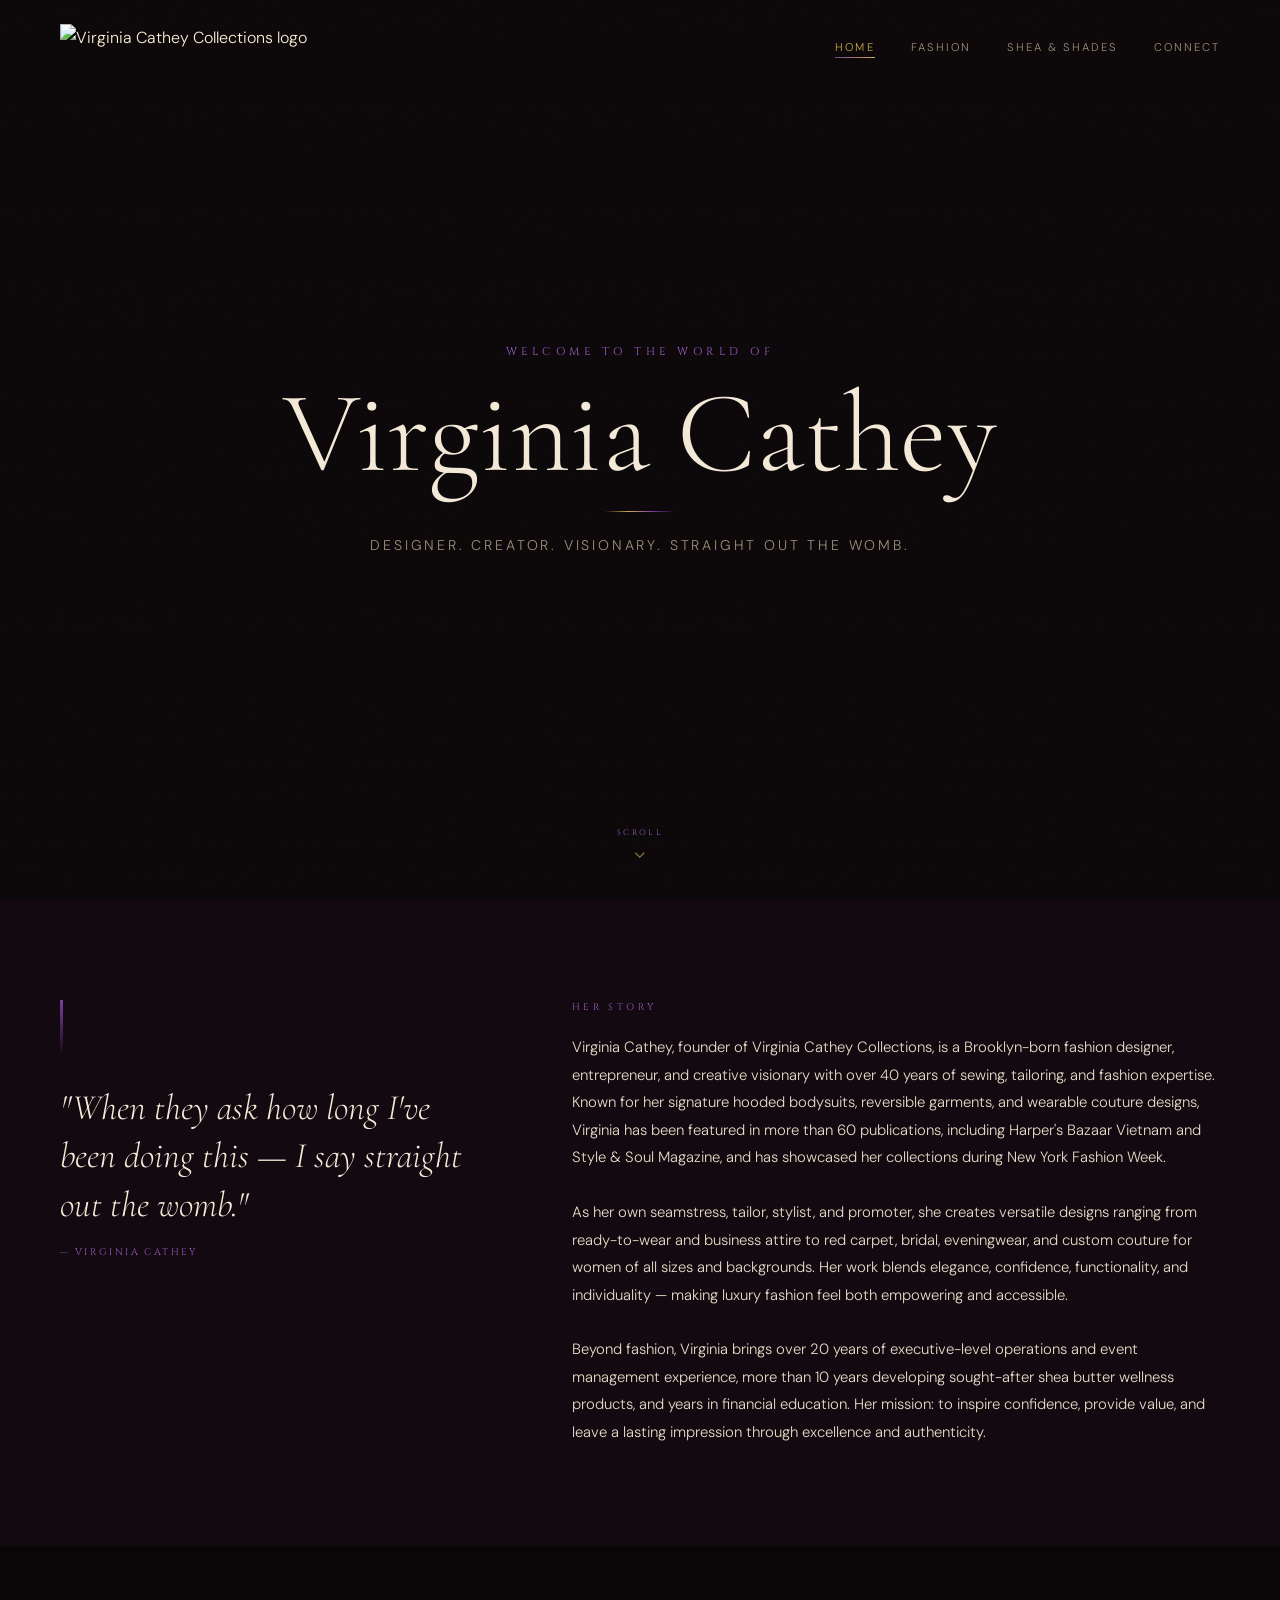
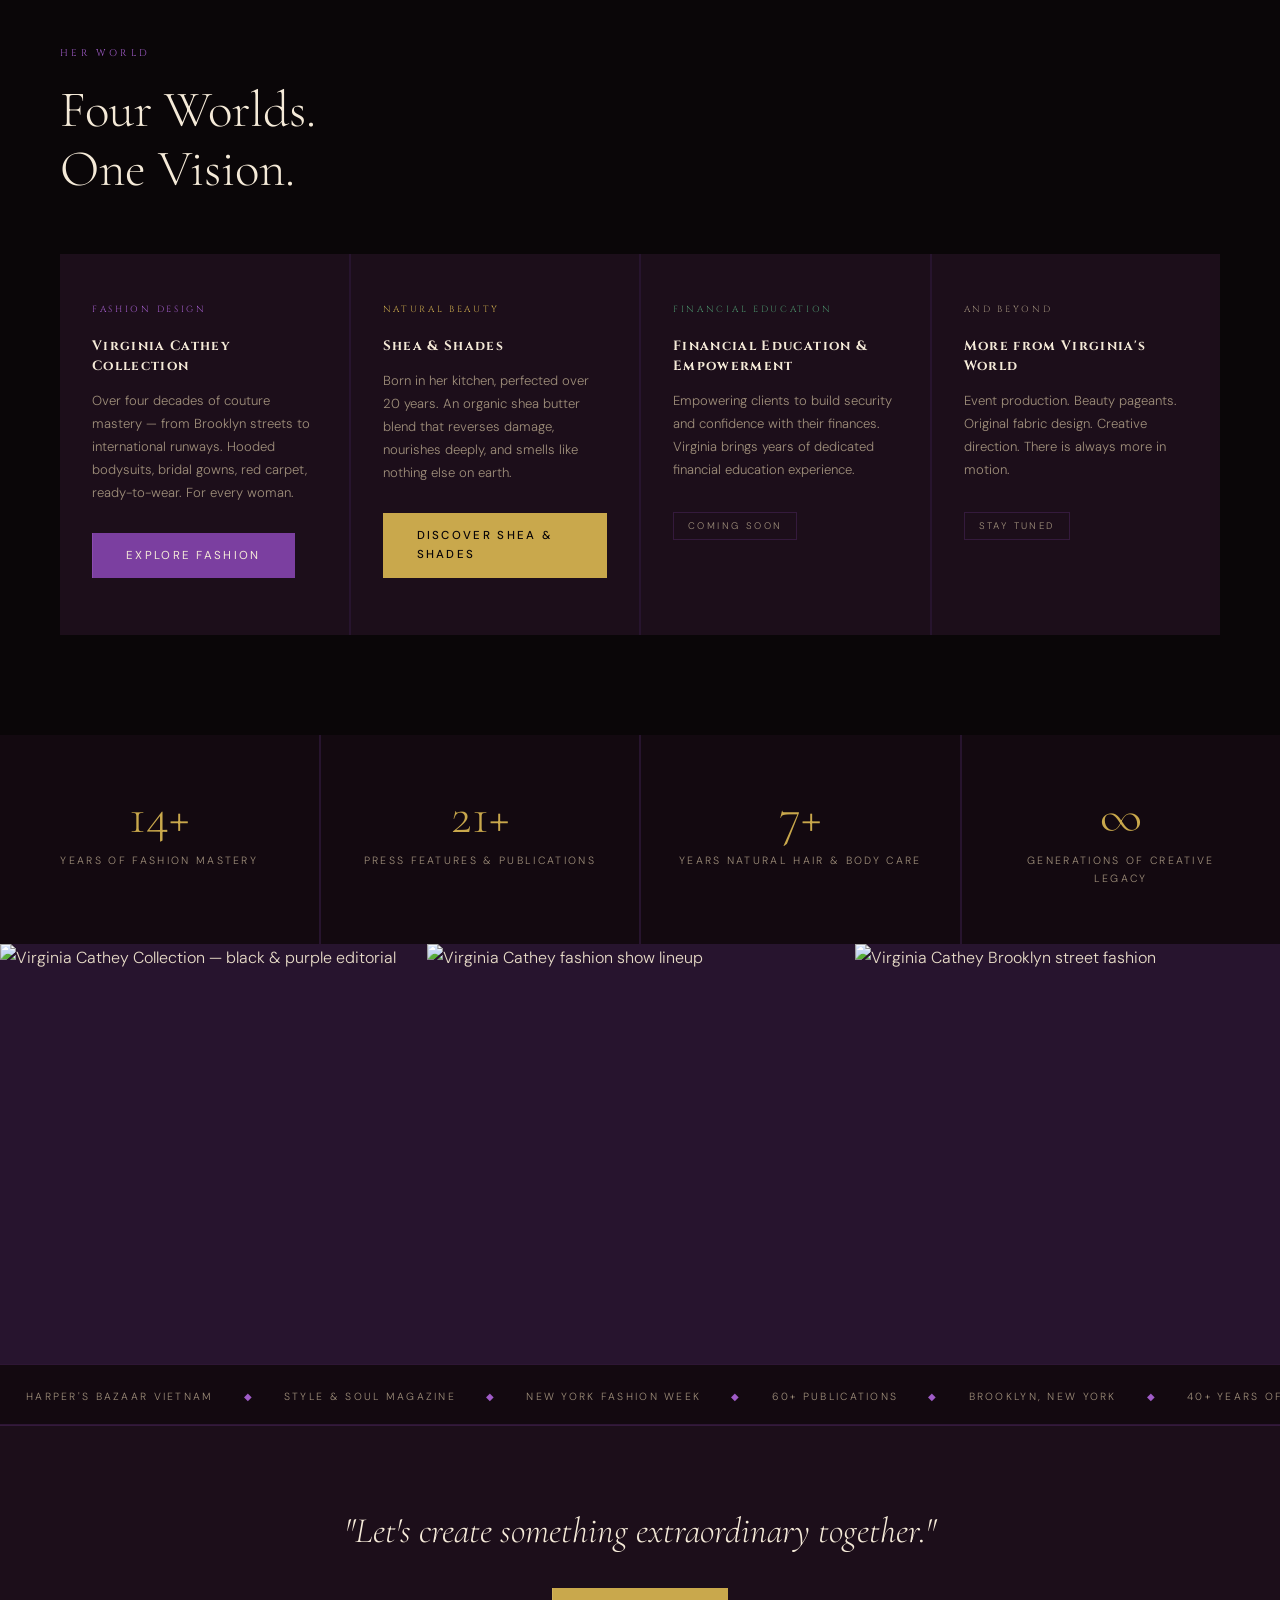
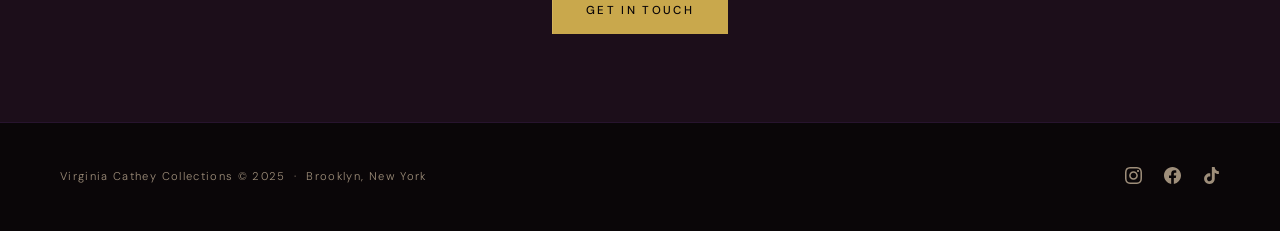
==== commit e9219ec9: "Add files via upload" ====
--- a/index.html
+++ b/index.html
@@ -3,825 +3,235 @@
 <head>
   <meta charset="UTF-8">
   <meta name="viewport" content="width=device-width, initial-scale=1.0">
-  <meta name="description" content="Virginia Cathey Collections — Fashion designer, entrepreneur, and creative visionary. Brooklyn-born. World-renowned.">
-  <meta property="og:title" content="Virginia Cathey Collections">
-  <meta property="og:description" content="Designer. Creator. Visionary. Straight out the womb.">
-  <meta property="og:type" content="website">
+  <meta name="description" content="Virginia Cathey Collections — Brooklyn-born fashion designer, creator, and visionary.">
   <title>Virginia Cathey Collections</title>
-  <link href="https://fonts.googleapis.com/css2?family=Cormorant+Garamond:ital,wght@0,300;0,400;0,600;1,300;1,400&family=DM+Sans:wght@300;400;500&family=Cinzel:wght@400;600&display=swap" rel="stylesheet">
-  <style>
-    /* ============================================================
-       GLOBAL — Variables · Reset · Typography · Shared
-    ============================================================ */
-    :root {
-      --color-bg:         #0e0a07;
-      --color-bg-alt:     #1a1108;
-      --color-surface:    #231608;
-      --color-gold:       #c9a84c;
-      --color-gold-light: #e8c97a;
-      --color-jewel-1:    #6b2d3e;
-      --color-jewel-2:    #1e3a5f;
-      --color-jewel-3:    #2d5a3d;
-      --color-earth-1:    #8b4513;
-      --color-earth-2:    #5c3d2e;
-      --color-cream:      #f5ead8;
-      --color-text:       #e8dcc8;
-      --color-text-muted: #9e8e7a;
-      --color-border:     rgba(201,168,76,0.2);
-      --font-display:     'Cinzel', serif;
-      --font-heading:     'Cormorant Garamond', serif;
-      --font-body:        'DM Sans', sans-serif;
-      --ease:             cubic-bezier(0.4,0,0.2,1);
-    }
-    *,*::before,*::after{margin:0;padding:0;box-sizing:border-box}
-    html{scroll-behavior:smooth;-webkit-font-smoothing:antialiased}
-    body{background:var(--color-bg);color:var(--color-text);font-family:var(--font-body);font-weight:300;line-height:1.7;cursor:none;overflow-x:hidden}
-    body::before{content:'';position:fixed;inset:0;background-image:url("data:image/svg+xml,%3Csvg xmlns='http://www.w3.org/2000/svg' width='300' height='300'%3E%3Cfilter id='n'%3E%3CfeTurbulence type='fractalNoise' baseFrequency='0.9' numOctaves='4' stitchTiles='stitch'/%3E%3CfeColorMatrix type='saturate' values='0'/%3E%3C/filter%3E%3Crect width='300' height='300' filter='url(%23n)' opacity='0.035'/%3E%3C/svg%3E");pointer-events:none;z-index:9998}
-    img{display:block;max-width:100%}
-    a{color:inherit;text-decoration:none}
-    ul{list-style:none}
-    button{cursor:none;border:none;background:none;font:inherit}
-
-    /* Cursor */
-    #cursor-dot,#cursor-ring{position:fixed;border-radius:50%;pointer-events:none;z-index:9999;transform:translate(-50%,-50%)}
-    #cursor-dot{width:8px;height:8px;background:var(--color-gold);top:0;left:0}
-    #cursor-ring{width:32px;height:32px;border:1.5px solid var(--color-gold);top:0;left:0;opacity:.6;transition:width .25s ease,height .25s ease,border-color .25s ease,opacity .3s}
-    #cursor-ring.hovered{width:48px;height:48px;border-color:var(--color-gold-light);opacity:1}
-
-    /* Nav */
-    .nav{position:fixed;top:0;left:0;right:0;z-index:1000;padding:28px 60px;display:flex;align-items:center;justify-content:space-between;transition:background .35s var(--ease),padding .35s var(--ease)}
-    .nav.scrolled{background:rgba(14,10,7,.93);backdrop-filter:blur(12px);padding:18px 60px;border-bottom:1px solid var(--color-border)}
-    .nav-logo{font-family:var(--font-display);font-size:.88rem;letter-spacing:.22em;color:var(--color-gold);text-transform:uppercase}
-    .nav-links{display:flex;gap:42px;align-items:center}
-    .nav-links a{font-size:.73rem;letter-spacing:.18em;text-transform:uppercase;color:var(--color-text-muted);position:relative;transition:color .35s var(--ease)}
-    .nav-links a::after{content:'';position:absolute;bottom:-4px;left:0;width:0;height:1px;background:var(--color-gold);transition:width .35s var(--ease)}
-    .nav-links a:hover{color:var(--color-gold-light)}
-    .nav-links a:hover::after,.nav-links a.active::after{width:100%}
-    .nav-links a.active{color:var(--color-gold)}
-    .nav-hamburger{display:none;flex-direction:column;gap:5px;width:28px;z-index:1001}
-    .nav-hamburger span{display:block;height:1px;background:var(--color-gold);transition:.35s var(--ease)}
-    .nav-hamburger.open span:nth-child(1){transform:translateY(6px) rotate(45deg)}
-    .nav-hamburger.open span:nth-child(2){opacity:0}
-    .nav-hamburger.open span:nth-child(3){transform:translateY(-6px) rotate(-45deg)}
-    .nav-overlay{position:fixed;inset:0;background:rgba(14,10,7,.97);z-index:999;display:flex;flex-direction:column;align-items:center;justify-content:center;gap:40px;opacity:0;pointer-events:none;transition:opacity .6s var(--ease)}
-    .nav-overlay.open{opacity:1;pointer-events:all}
-    .nav-overlay a{font-family:var(--font-heading);font-size:2.5rem;color:var(--color-cream);transition:color .35s var(--ease)}
-    .nav-overlay a:hover{color:var(--color-gold)}
-
-    /* Scroll reveal */
-    .reveal{opacity:0;transform:translateY(40px);transition:opacity .8s ease,transform .8s ease}
-    .reveal.visible{opacity:1;transform:translateY(0)}
-    .reveal-delay-1{transition-delay:.1s}.reveal-delay-2{transition-delay:.2s}.reveal-delay-3{transition-delay:.3s}.reveal-delay-4{transition-delay:.4s}.reveal-delay-5{transition-delay:.5s}
-
-    /* Shared utilities */
-    .gold-rule{width:60px;height:1px;background:linear-gradient(90deg,transparent,var(--color-gold),transparent);margin:20px 0}
-    .section{padding:100px 60px;position:relative}
-    .section-inner{max-width:1280px;margin:0 auto}
-    .section-label{font-family:var(--font-display);font-size:.63rem;letter-spacing:.35em;text-transform:uppercase;color:var(--color-gold);margin-bottom:20px}
-    .btn{display:inline-block;padding:14px 36px;font-size:.76rem;letter-spacing:.2em;text-transform:uppercase;transition:.35s var(--ease);position:relative;overflow:hidden}
-    .btn-gold{background:var(--color-gold);color:var(--color-bg);font-weight:500}
-    .btn-gold::before{content:'';position:absolute;inset:0;background:var(--color-gold-light);transform:translateX(-100%);transition:transform .35s var(--ease)}
-    .btn-gold:hover::before{transform:translateX(0)}
-    .btn-gold:hover{box-shadow:0 0 30px rgba(201,168,76,.4);transform:translateY(-2px)}
-    .btn-gold span{position:relative;z-index:1}
-    .btn-outline{border:1px solid var(--color-gold);color:var(--color-gold);background:transparent}
-    .btn-outline:hover{background:var(--color-gold);color:var(--color-bg);box-shadow:0 0 20px rgba(201,168,76,.3);transform:translateY(-2px)}
-
-    /* Lightbox */
-    .lightbox{position:fixed;inset:0;background:rgba(0,0,0,.93);z-index:9000;display:flex;align-items:center;justify-content:center;opacity:0;pointer-events:none;transition:opacity .35s var(--ease)}
-    .lightbox.open{opacity:1;pointer-events:all}
-    .lightbox img{max-width:90vw;max-height:90vh;object-fit:contain;border:1px solid var(--color-border)}
-    .lightbox-close{position:absolute;top:30px;right:40px;font-size:1.8rem;color:var(--color-gold);transition:color .35s var(--ease);line-height:1}
-    .lightbox-close:hover{color:var(--color-gold-light)}
-
-    /* Press ticker */
-    .press-ticker{overflow:hidden;white-space:nowrap;padding:18px 0;border-top:1px solid var(--color-border);border-bottom:1px solid var(--color-border)}
-    .press-ticker-inner{display:inline-flex;animation:ticker 30s linear infinite}
-    .press-ticker-inner span{font-size:.68rem;letter-spacing:.22em;text-transform:uppercase;color:var(--color-text-muted);padding:0 28px}
-    .press-ticker-inner .sep{color:var(--color-gold);padding:0 4px}
-    @keyframes ticker{0%{transform:translateX(0)}100%{transform:translateX(-50%)}}
-
-    /* Contact bar */
-    .contact-bar{background:var(--color-surface);border-top:1px solid var(--color-border);padding:80px 60px;text-align:center}
-    .contact-bar-quote{font-family:var(--font-heading);font-style:italic;font-size:clamp(1.6rem,3vw,2.4rem);color:var(--color-cream);margin-bottom:36px;line-height:1.4}
-
-    /* Footer */
-    .footer{background:var(--color-bg);border-top:1px solid var(--color-border);padding:48px 60px;display:flex;align-items:center;justify-content:space-between;flex-wrap:wrap;gap:24px}
-    .footer-copy{font-size:.72rem;letter-spacing:.12em;color:var(--color-text-muted)}
-    .footer-socials{display:flex;gap:24px}
-    .footer-socials a{color:var(--color-text-muted);transition:color .35s var(--ease);line-height:1}
-    .footer-socials a:hover{color:var(--color-gold)}
-    .footer-socials svg{width:18px;height:18px;fill:currentColor}
-
-    /* Stats */
-    .stats-grid{display:grid;grid-template-columns:repeat(4,1fr);gap:2px;background:var(--color-border)}
-    .stat-item{background:var(--color-bg-alt);padding:60px 40px;text-align:center;position:relative;overflow:hidden}
-    .stat-item::before{content:'';position:absolute;inset:0;background:linear-gradient(135deg,transparent 60%,rgba(201,168,76,.04))}
-    .stat-number{font-family:var(--font-heading);font-size:clamp(2.8rem,4.5vw,4.5rem);color:var(--color-gold);line-height:1;margin-bottom:12px}
-    .stat-label{font-size:.68rem;letter-spacing:.22em;text-transform:uppercase;color:var(--color-text-muted)}
-
-    /* Brand cards */
-    .brand-cards{display:grid;grid-template-columns:repeat(4,1fr);gap:2px;background:var(--color-border);margin-top:60px}
-    .brand-card{background:var(--color-surface);padding:52px 36px;position:relative;overflow:hidden;transition:.35s var(--ease)}
-    .brand-card::before{content:'';position:absolute;top:0;left:0;width:3px;height:0;transition:height .6s var(--ease)}
-    .brand-card:hover::before{height:100%}
-    .brand-card:hover{background:var(--color-bg-alt)}
-    .brand-card--fashion::before{background:var(--color-jewel-1)}
-    .brand-card--shea::before{background:var(--color-earth-1)}
-    .brand-card--finance::before{background:var(--color-jewel-2)}
-    .brand-card--more::before{background:#3a3530}
-    .brand-card-label{font-family:var(--font-display);font-size:.58rem;letter-spacing:.3em;text-transform:uppercase;margin-bottom:20px}
-    .brand-card--fashion .brand-card-label{color:#a05070}
-    .brand-card--shea .brand-card-label{color:var(--color-earth-1)}
-    .brand-card--finance .brand-card-label{color:#4a6a8f}
-    .brand-card--more .brand-card-label{color:var(--color-text-muted)}
-    .brand-card-title{font-family:var(--font-display);font-size:.88rem;letter-spacing:.1em;color:var(--color-cream);margin-bottom:16px;line-height:1.5}
-    .brand-card-desc{font-size:.84rem;color:var(--color-text-muted);line-height:1.75;margin-bottom:32px}
-    .coming-soon-badge{display:inline-block;padding:6px 16px;border:1px solid var(--color-border);font-size:.62rem;letter-spacing:.25em;text-transform:uppercase;color:var(--color-text-muted)}
-
-    /* ============================================================
-       INDEX PAGE
-    ============================================================ */
-    .hero{position:relative;height:100vh;min-height:600px;display:flex;align-items:center;justify-content:center;overflow:hidden}
-    .hero-bg{position:absolute;inset:0;background-size:cover;background-position:center top;background-repeat:no-repeat;transform:scale(1.08);will-change:transform}
-    .hero-overlay{position:absolute;inset:0;background:linear-gradient(to bottom,rgba(14,10,7,.25) 0%,rgba(14,10,7,.15) 40%,rgba(14,10,7,.6) 80%,rgba(14,10,7,.9) 100%)}
-    .hero-content{position:relative;z-index:1;text-align:center;padding:0 24px}
-    .hero-eyebrow{font-family:var(--font-display);font-size:clamp(.58rem,1.1vw,.75rem);letter-spacing:.4em;text-transform:uppercase;color:var(--color-gold);margin-bottom:20px}
-    .hero-name{font-family:var(--font-heading);font-size:clamp(4rem,10vw,9rem);font-weight:300;color:var(--color-cream);line-height:.95;margin-bottom:24px}
-    .hero-rule{width:80px;height:1px;background:linear-gradient(90deg,transparent,var(--color-gold),transparent);margin:0 auto 24px}
-    .hero-sub{font-size:clamp(.78rem,1.4vw,.95rem);letter-spacing:.18em;color:var(--color-text-muted);text-transform:uppercase}
-    .hero-scroll{position:absolute;bottom:40px;left:50%;transform:translateX(-50%);display:flex;flex-direction:column;align-items:center;gap:8px;z-index:2;animation:scroll-bounce 2s ease-in-out infinite}
-    .hero-scroll-label{font-family:var(--font-display);font-size:.52rem;letter-spacing:.3em;text-transform:uppercase;color:var(--color-gold)}
-    .hero-scroll-chevron{color:var(--color-gold);opacity:.7}
-    .hero-scroll-chevron svg{width:20px;height:20px}
-    @keyframes scroll-bounce{0%,100%{transform:translateX(-50%) translateY(0)}50%{transform:translateX(-50%) translateY(6px)}}
-
-    .story-section{background:var(--color-bg-alt)}
-    .story-inner{display:grid;grid-template-columns:1fr 1.4fr;gap:80px;align-items:start}
-    .story-jewel-bar{width:3px;height:60px;background:linear-gradient(to bottom,var(--color-jewel-1),transparent);margin-bottom:32px}
-    .story-pull-quote{font-family:var(--font-heading);font-style:italic;font-size:clamp(1.6rem,3vw,2.6rem);color:var(--color-cream);line-height:1.35;font-weight:300;margin-bottom:20px}
-    .story-attribution{font-family:var(--font-display);font-size:.63rem;letter-spacing:.25em;text-transform:uppercase;color:var(--color-gold)}
-    .story-bio{font-size:.95rem;color:var(--color-text);line-height:1.85;font-weight:300}
-
-    .brands-heading{font-family:var(--font-heading);font-size:clamp(2rem,4vw,3.5rem);color:var(--color-cream);line-height:1.2;font-weight:300}
-
-    /* ============================================================
-       FASHION PAGE
-    ============================================================ */
-    .fashion-hero{position:relative;height:100vh;min-height:600px;display:flex;align-items:center;justify-content:center;overflow:hidden}
-    .fashion-hero-bg{position:absolute;inset:0;background-size:cover;background-position:center 25%;background-repeat:no-repeat}
-    .fashion-hero-overlay{position:absolute;inset:0;background:linear-gradient(135deg,rgba(107,45,62,.45) 0%,rgba(14,10,7,.4) 40%,rgba(14,10,7,.75) 100%)}
-    .fashion-hero-content{position:relative;z-index:1;text-align:center;padding:0 24px}
-    .fashion-hero-title{font-family:var(--font-heading);font-size:clamp(3.5rem,9vw,8rem);font-weight:300;color:var(--color-cream);line-height:1;margin-bottom:24px}
-    .fashion-hero-sub{font-size:clamp(.73rem,1.3vw,.9rem);letter-spacing:.2em;color:var(--color-text-muted);text-transform:uppercase}
-
-    .designer-section{background:var(--color-bg-alt)}
-    .designer-inner{display:grid;grid-template-columns:1.2fr 0.8fr;gap:80px;align-items:center}
-    .designer-heading{font-family:var(--font-heading);font-size:clamp(2.2rem,4vw,3.8rem);color:var(--color-cream);font-weight:300;line-height:1.15;margin-bottom:20px}
-    .designer-body{font-size:.95rem;color:var(--color-text);line-height:1.85;font-weight:300}
-    .designer-body em{font-style:italic;color:var(--color-cream)}
-    .designer-portrait-frame{position:relative}
-    .designer-portrait-frame img{width:100%;height:600px;object-fit:cover;object-position:top;border:1px solid var(--color-border)}
-    .designer-portrait-accent{position:absolute;top:-12px;right:-12px;width:60%;height:60%;border-top:2px solid var(--color-jewel-1);border-right:2px solid var(--color-jewel-1);pointer-events:none}
-
-    .gallery-section{background:var(--color-bg);padding:80px 0;overflow:hidden}
-    .gallery-label-row{display:flex;align-items:center;justify-content:space-between;padding:0 60px;margin-bottom:40px}
-    .gallery-hint{font-size:.66rem;letter-spacing:.18em;text-transform:uppercase;color:var(--color-text-muted)}
-    .marquee-row{overflow:hidden;margin-bottom:16px}
-    .marquee-track{display:flex;gap:16px;will-change:transform}
-    .marquee-left{animation:marquee-left 45s linear infinite}
-    .marquee-right{animation:marquee-right 36s linear infinite}
-    @keyframes marquee-left{0%{transform:translateX(0)}100%{transform:translateX(-50%)}}
-    @keyframes marquee-right{0%{transform:translateX(-50%)}100%{transform:translateX(0)}}
-    .gallery-photo{height:380px;width:auto;min-width:220px;object-fit:cover;flex-shrink:0;border:1px solid var(--color-border);transition:transform .35s ease,box-shadow .35s ease}
-    .gallery-photo:hover{transform:scale(1.03);box-shadow:0 0 24px rgba(201,168,76,.25);z-index:1;position:relative}
-
-    .services-section{background:var(--color-bg-alt)}
-    .services-heading{font-family:var(--font-heading);font-size:clamp(1.8rem,3.5vw,3rem);color:var(--color-cream);font-weight:300;margin-bottom:60px;line-height:1.2}
-    .services-grid{display:grid;grid-template-columns:repeat(4,1fr);gap:2px;background:var(--color-border)}
-    .service-card{background:var(--color-surface);padding:44px 32px;transition:background .35s var(--ease);position:relative}
-    .service-card::after{content:'';position:absolute;bottom:0;left:32px;right:32px;height:1px;background:linear-gradient(90deg,var(--color-jewel-1),transparent);opacity:0;transition:opacity .35s var(--ease)}
-    .service-card:hover{background:var(--color-bg-alt)}
-    .service-card:hover::after{opacity:1}
-    .service-num{font-family:var(--font-heading);font-size:2.5rem;color:var(--color-border);line-height:1;margin-bottom:16px;display:block}
-    .service-title{font-family:var(--font-display);font-size:.7rem;letter-spacing:.15em;color:var(--color-cream);margin-bottom:14px;text-transform:uppercase}
-    .service-desc{font-size:.84rem;color:var(--color-text-muted);line-height:1.7}
-
-    .press-section{background:var(--color-bg)}
-    .press-heading{font-family:var(--font-heading);font-size:clamp(2rem,4vw,3.5rem);color:var(--color-cream);font-weight:300;margin-bottom:48px}
-    .press-featured{display:grid;grid-template-columns:1fr 1fr;gap:2px;background:var(--color-border);margin-bottom:40px}
-    .press-hero-feature{background:var(--color-surface);padding:52px 48px;display:flex;align-items:center;justify-content:space-between;gap:24px}
-    .press-hero-name{font-family:var(--font-heading);font-size:clamp(1.4rem,2.5vw,2rem);color:var(--color-cream);font-style:italic}
-    .press-hero-badge{font-family:var(--font-display);font-size:.56rem;letter-spacing:.3em;text-transform:uppercase;color:var(--color-gold);border:1px solid var(--color-gold);padding:5px 14px;white-space:nowrap}
-    .press-nyfw{background:var(--color-bg-alt);padding:52px 48px;display:flex;flex-direction:column;justify-content:center;gap:10px}
-    .press-nyfw-label{font-family:var(--font-display);font-size:.56rem;letter-spacing:.3em;text-transform:uppercase;color:var(--color-text-muted)}
-    .press-nyfw-name{font-family:var(--font-heading);font-size:clamp(1.2rem,2.2vw,1.8rem);color:var(--color-cream)}
-    .press-list{display:flex;flex-wrap:wrap;gap:12px;align-items:center}
-    .press-list span{font-size:.85rem;color:var(--color-text-muted)}
-    .press-list .sep{color:var(--color-gold)}
-
-    /* ============================================================
-       SHEA PAGE
-    ============================================================ */
-    .shea-hero{position:relative;height:100vh;min-height:600px;display:flex;align-items:center;justify-content:center;overflow:hidden}
-    .shea-hero-bg{position:absolute;inset:0;background-size:cover;background-position:center;background-repeat:no-repeat}
-    .shea-hero-overlay{position:absolute;inset:0;background:linear-gradient(160deg,rgba(139,69,19,.5) 0%,rgba(14,10,7,.45) 45%,rgba(14,10,7,.85) 100%)}
-    .shea-hero-content{position:relative;z-index:1;text-align:center;padding:0 24px}
-    .shea-eyebrow{font-family:var(--font-display);font-size:clamp(.56rem,1.1vw,.73rem);letter-spacing:.4em;text-transform:uppercase;color:var(--color-gold);margin-bottom:20px}
-    .shea-hero-title{font-family:var(--font-heading);font-size:clamp(3.5rem,9vw,8rem);font-weight:300;color:var(--color-cream);line-height:1;margin-bottom:24px}
-    .shea-hero-rule{width:80px;height:1px;background:linear-gradient(90deg,transparent,var(--color-gold),transparent);margin:0 auto 24px}
-    .shea-hero-sub{font-size:clamp(.73rem,1.3vw,.9rem);letter-spacing:.2em;color:var(--color-text-muted);text-transform:uppercase}
-
-    .shea-origin{background:var(--color-bg-alt)}
-    .shea-origin-inner{display:grid;grid-template-columns:1.3fr 0.7fr;gap:80px;align-items:center}
-    .shea-origin-heading{font-family:var(--font-heading);font-size:clamp(1.6rem,3vw,2.6rem);color:var(--color-cream);font-weight:300;line-height:1.25;margin-bottom:24px}
-    .shea-origin-body{font-size:.95rem;color:var(--color-text);line-height:1.85;font-weight:300}
-    .shea-label-art{border:1px solid var(--color-border);background:#1a0f05;padding:20px;margin-bottom:24px}
-    .shea-label-art img{width:100%;mix-blend-mode:screen}
-    .shea-origin-accent{font-family:var(--font-heading);font-style:italic;font-size:1.4rem;color:var(--color-earth-1);line-height:1.3;text-align:center}
-
-    .shea-product{background:var(--color-bg)}
-    .shea-product-heading{font-family:var(--font-heading);font-size:clamp(1.8rem,3.5vw,3rem);color:var(--color-cream);font-weight:300;line-height:1.2;margin-bottom:60px}
-    .shea-benefits-grid{display:grid;grid-template-columns:repeat(3,1fr);gap:2px;background:var(--color-border)}
-    .shea-benefit-card{background:var(--color-surface);padding:52px 40px;transition:background .35s var(--ease);position:relative;overflow:hidden}
-    .shea-benefit-card::before{content:'';position:absolute;top:0;left:0;width:3px;height:0;transition:height .6s var(--ease)}
-    .shea-benefit--hair::before{background:var(--color-earth-1)}
-    .shea-benefit--body::before{background:var(--color-earth-2)}
-    .shea-benefit--scent::before{background:var(--color-gold)}
-    .shea-benefit-card:hover{background:var(--color-bg-alt)}
-    .shea-benefit-card:hover::before{height:100%}
-    .shea-benefit-icon{color:var(--color-gold);margin-bottom:24px;width:40px;height:40px}
-    .shea-benefit-title{font-family:var(--font-display);font-size:.76rem;letter-spacing:.18em;text-transform:uppercase;color:var(--color-cream);margin-bottom:20px}
-    .shea-benefit-list{list-style:none;display:flex;flex-direction:column;gap:10px}
-    .shea-benefit-list li{font-size:.88rem;color:var(--color-text-muted);line-height:1.6;padding-left:16px;position:relative}
-    .shea-benefit-list li::before{content:'◆';position:absolute;left:0;color:var(--color-gold);font-size:.42rem;top:6px}
-    .shea-benefit-desc{font-size:.9rem;color:var(--color-text-muted);line-height:1.75;font-style:italic}
-
-    .shea-order{background:var(--color-bg-alt)}
-    .shea-order-heading{font-family:var(--font-display);font-size:clamp(1.4rem,2.5vw,2rem);letter-spacing:.1em;color:var(--color-cream);margin-bottom:20px}
-    .shea-order-content{max-width:720px}
-    .shea-order-intro{font-size:1rem;color:var(--color-text);line-height:1.8;margin-bottom:44px}
-    .shea-order-card{background:var(--color-surface);border:1px solid var(--color-border);padding:48px;margin-bottom:36px;display:flex;flex-direction:column;gap:32px}
-    .shea-order-step{display:flex;gap:24px;align-items:flex-start}
-    .shea-order-step-num{font-family:var(--font-heading);font-size:2.5rem;color:var(--color-gold);line-height:1;flex-shrink:0;width:32px}
-    .shea-order-step p{font-size:.95rem;color:var(--color-text);line-height:1.7;padding-top:8px}
-    .shea-order-step p strong{color:var(--color-cream);font-weight:500}
-    .shea-order-note{font-family:var(--font-heading);font-style:italic;font-size:1rem;color:var(--color-text-muted);line-height:1.6}
-
-    /* ============================================================
-       PAGE TABS (single-page navigation)
-    ============================================================ */
-    .page{display:none}
-    .page.active{display:block}
-
-    /* ============================================================
-       RESPONSIVE
-    ============================================================ */
-    @media(max-width:1199px){
-      .section{padding:80px 40px}
-      .nav{padding:24px 40px}
-      .nav.scrolled{padding:16px 40px}
-      .stats-grid,.brand-cards{grid-template-columns:repeat(2,1fr)}
-      .story-inner,.designer-inner,.shea-origin-inner{grid-template-columns:1fr;gap:48px}
-      .services-grid{grid-template-columns:repeat(2,1fr)}
-      .press-featured{grid-template-columns:1fr}
-      .shea-benefits-grid{grid-template-columns:1fr}
-      .gallery-label-row{padding:0 40px}
-    }
-    @media(max-width:767px){
-      .section{padding:60px 24px}
-      .nav{padding:20px 24px}
-      .nav.scrolled{padding:14px 24px}
-      .nav-links{display:none}
-      .nav-hamburger{display:flex}
-      .stats-grid{grid-template-columns:repeat(2,1fr)}
-      .brand-cards,.services-grid,.shea-benefits-grid{grid-template-columns:1fr}
-      .contact-bar{padding:60px 24px}
-      .footer{padding:40px 24px;flex-direction:column;text-align:center}
-      .stat-item{padding:40px 20px}
-      .gallery-photo{height:260px;min-width:160px}
-      .gallery-label-row{padding:0 24px;flex-direction:column;align-items:flex-start;gap:8px}
-      .designer-portrait-frame img{height:400px}
-      .press-hero-feature{flex-direction:column;align-items:flex-start;padding:36px 28px}
-      .press-nyfw{padding:36px 28px}
-      .shea-order-card{padding:32px 24px}
-      .lightbox-close{top:16px;right:20px}
-      .hero-name{font-size:clamp(3rem,14vw,5rem)}
-    }
-  </style>
+  <link rel="stylesheet" href="style.css">
 </head>
 <body>
 
-  <div id="cursor-dot"></div>
-  <div id="cursor-ring"></div>
-
-  <div class="lightbox" id="lightbox">
-    <span class="lightbox-close" role="button">&times;</span>
-    <img id="lightbox-img" src="" alt="">
+  <!-- LIGHTBOX -->
+  <div class="lightbox" id="lb">
+    <span class="lb-close" id="lb-close">&times;</span>
+    <img id="lb-img" src="" alt="">
   </div>
 
   <!-- NAV -->
-  <nav class="nav">
-    <button class="nav-logo" onclick="showPage('home')">Virginia Cathey</button>
+  <nav class="nav" id="nav">
+    <a href="index.html" class="nav-logo">
+      <img src="assets/logos/vc-logo.png" alt="Virginia Cathey Collections logo">
+    </a>
     <ul class="nav-links">
-      <li><a href="#" onclick="showPage('home');return false" id="nav-home" class="active">Home</a></li>
-      <li><a href="#" onclick="showPage('fashion');return false" id="nav-fashion">Fashion</a></li>
-      <li><a href="#" onclick="showPage('shea');return false" id="nav-shea">Shea &amp; Shades</a></li>
-      <li><a href="#" onclick="showPage('home');setTimeout(()=>document.getElementById('connect').scrollIntoView({behavior:'smooth'}),100);return false">Connect</a></li>
+      <li><a href="index.html" class="active">Home</a></li>
+      <li><a href="fashion.html">Fashion</a></li>
+      <li><a href="shea.html">Shea &amp; Shades</a></li>
+      <li><a href="#connect">Connect</a></li>
     </ul>
-    <button class="nav-hamburger" id="hamburger" aria-label="Open menu">
+    <button class="nav-burger" id="burger" aria-label="Menu">
       <span></span><span></span><span></span>
     </button>
   </nav>
-
-  <div class="nav-overlay" id="nav-overlay">
-    <a href="#" onclick="showPage('home');closeMenu();return false">Home</a>
-    <a href="#" onclick="showPage('fashion');closeMenu();return false">Fashion</a>
-    <a href="#" onclick="showPage('shea');closeMenu();return false">Shea &amp; Shades</a>
-    <a href="#" onclick="showPage('home');closeMenu();setTimeout(()=>document.getElementById('connect').scrollIntoView({behavior:'smooth'}),100);return false">Connect</a>
-  </div>
-
-  <!-- ══════════════════════════════════════════════
-       HOME PAGE
-  ══════════════════════════════════════════════ -->
-  <div class="page active" id="page-home">
-
-    <section class="hero">
-      <div class="hero-bg" id="hero-parallax" style="background-image:url('assets/images/HERO.jpeg')"></div>
-      <div class="hero-overlay"></div>
-      <div class="hero-content">
-        <p class="hero-eyebrow reveal">Welcome to the World of</p>
-        <h1 class="hero-name reveal reveal-delay-2">Virginia Cathey</h1>
-        <div class="hero-rule reveal reveal-delay-3"></div>
-        <p class="hero-sub reveal reveal-delay-4">Designer. Creator. Visionary. Straight out the womb.</p>
-      </div>
-      <div class="hero-scroll">
-        <span class="hero-scroll-label">Scroll</span>
-        <div class="hero-scroll-chevron">
-          <svg viewBox="0 0 24 24" fill="none" stroke="currentColor" stroke-width="1.5"><path d="M6 9l6 6 6-6"/></svg>
-        </div>
-      </div>
-    </section>
-
-    <section class="section story-section">
-      <div class="section-inner story-inner">
-        <div class="reveal">
-          <div class="story-jewel-bar"></div>
-          <blockquote class="story-pull-quote">"When they ask how long I've been doing this — I say straight out the womb."</blockquote>
-          <p class="story-attribution">— Virginia Cathey</p>
-        </div>
-        <div class="reveal reveal-delay-2">
-          <p class="section-label">Her Story</p>
-          <p class="story-bio">Virginia Cathey, founder of Virginia Cathey Collections, is a Brooklyn-born fashion designer, entrepreneur, and creative visionary with over 40 years of sewing, tailoring, and fashion expertise. Known for her signature hooded bodysuits, reversible garments, and wearable couture designs, Virginia has been featured in more than 60 publications, including Harper's Bazaar Vietnam and Style &amp; Soul Magazine, and has showcased her collections during New York Fashion Week.</p>
-          <br>
-          <p class="story-bio">As her own seamstress, tailor, stylist, and promoter, she creates versatile designs ranging from ready-to-wear and business attire to red carpet, bridal, eveningwear, and custom couture for women of all sizes and backgrounds. Her work blends elegance, confidence, functionality, and individuality, making luxury fashion feel both empowering and accessible.</p>
-          <br>
-          <p class="story-bio">Beyond fashion, Virginia brings over 20 years of executive-level operations and event management experience, more than 10 years developing sought-after shea butter wellness products, and years in financial education. Her mission remains the same: to inspire confidence, provide value, and leave a lasting impression through excellence and authenticity.</p>
-        </div>
-      </div>
-    </section>
-
-    <section class="section" style="background:var(--color-bg)">
-      <div class="section-inner">
-        <div class="reveal">
-          <p class="section-label">Her World</p>
-          <h2 class="brands-heading">Four Worlds.<br>One Vision.</h2>
-        </div>
-        <div class="brand-cards reveal reveal-delay-2">
-          <div class="brand-card brand-card--fashion">
-            <p class="brand-card-label">Fashion Design</p>
-            <h3 class="brand-card-title">Virginia Cathey Collection</h3>
-            <p class="brand-card-desc">Over four decades of couture mastery — from Brooklyn streets to international runways. Hooded bodysuits, bridal gowns, red carpet, ready-to-wear. For every woman.</p>
-            <button class="btn btn-gold" onclick="showPage('fashion')"><span>Explore Fashion</span></button>
-          </div>
-          <div class="brand-card brand-card--shea">
-            <p class="brand-card-label">Natural Beauty</p>
-            <h3 class="brand-card-title">Shea &amp; Shades</h3>
-            <p class="brand-card-desc">Born in her kitchen, perfected over 20 years. An organic shea butter blend that reverses damage, nourishes deeply, and smells like nothing else on earth.</p>
-            <button class="btn btn-gold" onclick="showPage('shea')"><span>Discover Shea &amp; Shades</span></button>
-          </div>
-          <div class="brand-card brand-card--finance">
-            <p class="brand-card-label">Financial Education</p>
-            <h3 class="brand-card-title">Financial Education &amp; Empowerment</h3>
-            <p class="brand-card-desc">Virginia brings years of financial education experience, empowering clients to build security and confidence with their finances.</p>
-            <span class="coming-soon-badge">Coming Soon</span>
-          </div>
-          <div class="brand-card brand-card--more">
-            <p class="brand-card-label">And Beyond</p>
-            <h3 class="brand-card-title">More from Virginia's World</h3>
-            <p class="brand-card-desc">Event production. Beauty pageants. Original fabric design. Creative direction. There is always more in motion.</p>
-            <span class="coming-soon-badge">Stay Tuned</span>
-          </div>
-        </div>
-      </div>
-    </section>
-
-    <section class="stats-grid">
-      <div class="stat-item reveal">
-        <div class="stat-number count-up" data-target="40" data-suffix="+">0+</div>
-        <p class="stat-label">Years of Fashion Mastery</p>
-      </div>
-      <div class="stat-item reveal reveal-delay-2">
-        <div class="stat-number count-up" data-target="60" data-suffix="+">0+</div>
-        <p class="stat-label">Press Features &amp; Publications</p>
-      </div>
-      <div class="stat-item reveal reveal-delay-3">
-        <div class="stat-number count-up" data-target="20" data-suffix="+">0+</div>
-        <p class="stat-label">Years of Natural Hair &amp; Body Care</p>
-      </div>
-      <div class="stat-item reveal reveal-delay-4">
-        <div class="stat-number">∞</div>
-        <p class="stat-label">Generations of Creative Legacy</p>
-      </div>
-    </section>
-
-    <div class="press-ticker">
-      <div class="press-ticker-inner">
-        <span>Harper's Bazaar Vietnam</span><span class="sep">◆</span><span>Style &amp; Soul Magazine</span><span class="sep">◆</span><span>New York Fashion Week</span><span class="sep">◆</span><span>60+ Publications</span><span class="sep">◆</span><span>And Counting</span><span class="sep">◆</span>
-        <span>Harper's Bazaar Vietnam</span><span class="sep">◆</span><span>Style &amp; Soul Magazine</span><span class="sep">◆</span><span>New York Fashion Week</span><span class="sep">◆</span><span>60+ Publications</span><span class="sep">◆</span><span>And Counting</span><span class="sep">◆</span>
-      </div>
-    </div>
-
-    <section class="contact-bar" id="connect">
-      <p class="contact-bar-quote">"Let's create something extraordinary together."</p>
-      <a href="mailto:virginiacathycollections@gmail.com" class="btn btn-gold"><span>Get In Touch</span></a>
-    </section>
-
-    <footer class="footer">
-      <p class="footer-copy">Virginia Cathey Collections &copy; 2025. Brooklyn, New York.</p>
-      <div class="footer-socials">
-        <a href="https://www.instagram.com/virginiacatheycollections" target="_blank" rel="noopener" aria-label="Instagram"><svg viewBox="0 0 24 24"><path d="M12 2.163c3.204 0 3.584.012 4.85.07 3.252.148 4.771 1.691 4.919 4.919.058 1.265.069 1.645.069 4.849 0 3.205-.012 3.584-.069 4.849-.149 3.225-1.664 4.771-4.919 4.919-1.266.058-1.644.07-4.85.07-3.204 0-3.584-.012-4.849-.07-3.26-.149-4.771-1.699-4.919-4.92-.058-1.265-.07-1.644-.07-4.849 0-3.204.013-3.583.07-4.849.149-3.227 1.664-4.771 4.919-4.919 1.266-.057 1.645-.069 4.849-.069zm0-2.163c-3.259 0-3.667.014-4.947.072-4.358.2-6.78 2.618-6.98 6.98-.059 1.281-.073 1.689-.073 4.948 0 3.259.014 3.668.072 4.948.2 4.358 2.618 6.78 6.98 6.98 1.281.058 1.689.072 4.948.072 3.259 0 3.668-.014 4.948-.072 4.354-.2 6.782-2.618 6.979-6.98.059-1.28.073-1.689.073-4.948 0-3.259-.014-3.667-.072-4.947-.196-4.354-2.617-6.78-6.979-6.98-1.281-.059-1.69-.073-4.949-.073zm0 5.838c-3.403 0-6.162 2.759-6.162 6.162s2.759 6.163 6.162 6.163 6.162-2.759 6.162-6.163c0-3.403-2.759-6.162-6.162-6.162zm0 10.162c-2.209 0-4-1.79-4-4 0-2.209 1.791-4 4-4s4 1.791 4 4c0 2.21-1.791 4-4 4zm6.406-11.845c-.796 0-1.441.645-1.441 1.44s.645 1.44 1.441 1.44c.795 0 1.439-.645 1.439-1.44s-.644-1.44-1.439-1.44z"/></svg></a>
-        <a href="https://www.facebook.com/share/1MAkK8qsHK/" target="_blank" rel="noopener" aria-label="Facebook"><svg viewBox="0 0 24 24"><path d="M24 12.073c0-6.627-5.373-12-12-12s-12 5.373-12 12c0 5.99 4.388 10.954 10.125 11.854v-8.385H7.078v-3.47h3.047V9.43c0-3.007 1.792-4.669 4.533-4.669 1.312 0 2.686.235 2.686.235v2.953H15.83c-1.491 0-1.956.925-1.956 1.874v2.25h3.328l-.532 3.47h-2.796v8.385C19.612 23.027 24 18.062 24 12.073z"/></svg></a>
-        <a href="https://www.tiktok.com/@virginiacathey" target="_blank" rel="noopener" aria-label="TikTok"><svg viewBox="0 0 24 24"><path d="M12.525.02c1.31-.02 2.61-.01 3.91-.02.08 1.53.63 3.09 1.75 4.17 1.12 1.11 2.7 1.62 4.24 1.79v4.03c-1.44-.05-2.89-.35-4.2-.97-.57-.26-1.1-.59-1.62-.93-.01 2.92.01 5.84-.02 8.75-.08 1.4-.54 2.79-1.35 3.94-1.31 1.92-3.58 3.17-5.91 3.21-1.43.08-2.86-.31-4.08-1.03-2.02-1.19-3.44-3.37-3.65-5.71-.02-.5-.03-1-.01-1.49.18-1.9 1.12-3.72 2.58-4.96 1.66-1.44 3.98-2.13 6.15-1.72.02 1.48-.04 2.96-.04 4.44-.99-.32-2.15-.23-3.02.37-.63.41-1.11 1.04-1.36 1.75-.21.51-.15 1.07-.14 1.61.24 1.64 1.82 3.02 3.5 2.87 1.12-.01 2.19-.66 2.77-1.61.19-.33.4-.67.41-1.06.1-1.79.06-3.57.07-5.36.01-4.03-.01-8.05.02-12.07z"/></svg></a>
-      </div>
-    </footer>
-  </div>
-
-  <!-- ══════════════════════════════════════════════
-       FASHION PAGE
-  ══════════════════════════════════════════════ -->
-  <div class="page" id="page-fashion">
-
-    <section class="fashion-hero">
-      <div class="fashion-hero-bg" id="fashion-parallax" style="background-image:url('assets/images/IMG_3991.JPG')"></div>
-      <div class="fashion-hero-overlay"></div>
-      <div class="fashion-hero-content">
-        <p class="hero-eyebrow reveal">The Collection</p>
-        <h1 class="fashion-hero-title reveal reveal-delay-2">Virginia Cathey<br>Collection</h1>
-        <p class="fashion-hero-sub reveal reveal-delay-3">Couture. Ready-to-Wear. Bridal. Eveningwear. For every woman.</p>
-      </div>
-    </section>
-
-    <section class="section designer-section">
-      <div class="section-inner designer-inner">
-        <div class="reveal">
-          <p class="section-label">The Designer</p>
-          <h2 class="designer-heading">Born to Create</h2>
-          <div class="gold-rule"></div>
-          <p class="designer-body">Fashion has been in her family for generations. Born and raised in Brooklyn, NY, Virginia grew up surrounded by creators — her mother, her grandmother, an artistic family touching every art imaginable. When people ask how long she's been designing, her answer is immediate: <em>"Straight out the womb."</em></p>
-          <br>
-          <p class="designer-body">She created her entire wedding wardrobe herself. That same devotion — to the most important moments in a woman's life — has driven her work ever since. From hosting and planning multiple beauty pageants and fashion shows featuring original designs, to creating her own original fabric prints, Virginia's creative vision is singular and relentless.</p>
-          <br>
-          <p class="designer-body">Her core values are immovable: supportive energy, and excellence as the baseline — she always goes above it.</p>
-        </div>
-        <div class="reveal reveal-delay-2">
-          <div class="designer-portrait-frame">
-            <img src="assets/images/IMG_6523.jpeg" alt="Virginia Cathey — fashion designer" loading="lazy">
-            <div class="designer-portrait-accent"></div>
-          </div>
-        </div>
-      </div>
-    </section>
-
-    <section class="gallery-section" id="gallery">
-      <div class="gallery-label-row reveal">
-        <p class="section-label">The Work</p>
-        <p class="gallery-hint">Click any photo to enlarge &nbsp;·&nbsp; Hover to pause</p>
-      </div>
-      <div class="marquee-row">
-        <div class="marquee-track marquee-left">
-          <img class="gallery-photo" src="assets/images/IMG_3991.JPG" alt="Virginia Cathey design" loading="lazy">
-          <img class="gallery-photo" src="assets/images/IMG_5039.JPG" alt="Virginia Cathey design" loading="lazy">
-          <img class="gallery-photo" src="assets/images/IMG_4577.jpeg" alt="Virginia Cathey design" loading="lazy">
-          <img class="gallery-photo" src="assets/images/IMG_4434.jpeg" alt="Virginia Cathey design" loading="lazy">
-          <img class="gallery-photo" src="assets/images/IMG_4264.JPG" alt="Virginia Cathey design" loading="lazy">
-          <img class="gallery-photo" src="assets/images/IMG_3753.jpeg" alt="Virginia Cathey design" loading="lazy">
-          <img class="gallery-photo" src="assets/images/IMG_3337.JPG" alt="Virginia Cathey design" loading="lazy">
-          <img class="gallery-photo" src="assets/images/IMG_2475.JPG" alt="Virginia Cathey design" loading="lazy">
-          <img class="gallery-photo" src="assets/images/IMG_3991.JPG" alt="Virginia Cathey design" loading="lazy">
-          <img class="gallery-photo" src="assets/images/IMG_5039.JPG" alt="Virginia Cathey design" loading="lazy">
-          <img class="gallery-photo" src="assets/images/IMG_4577.jpeg" alt="Virginia Cathey design" loading="lazy">
-          <img class="gallery-photo" src="assets/images/IMG_4434.jpeg" alt="Virginia Cathey design" loading="lazy">
-          <img class="gallery-photo" src="assets/images/IMG_4264.JPG" alt="Virginia Cathey design" loading="lazy">
-          <img class="gallery-photo" src="assets/images/IMG_3753.jpeg" alt="Virginia Cathey design" loading="lazy">
-          <img class="gallery-photo" src="assets/images/IMG_3337.JPG" alt="Virginia Cathey design" loading="lazy">
-          <img class="gallery-photo" src="assets/images/IMG_2475.JPG" alt="Virginia Cathey design" loading="lazy">
-        </div>
-      </div>
-      <div class="marquee-row">
-        <div class="marquee-track marquee-right">
-          <img class="gallery-photo" src="assets/images/1a65c8bd-0a94-4dd0-aaab-ecb6b0c3fd19.JPG" alt="Virginia Cathey design" loading="lazy">
-          <img class="gallery-photo" src="assets/images/IMG_8191.jpeg" alt="Virginia Cathey design" loading="lazy">
-          <img class="gallery-photo" src="assets/images/IMG_3594.jpeg" alt="Virginia Cathey design" loading="lazy">
-          <img class="gallery-photo" src="assets/images/IMG_3494.JPG" alt="Virginia Cathey design" loading="lazy">
-          <img class="gallery-photo" src="assets/images/IMG_1835.jpeg" alt="Virginia Cathey design" loading="lazy">
-          <img class="gallery-photo" src="assets/images/IMG_1776.jpeg" alt="Virginia Cathey design" loading="lazy">
-          <img class="gallery-photo" src="assets/images/IMG_1620.jpeg" alt="Virginia Cathey design" loading="lazy">
-          <img class="gallery-photo" src="assets/images/IMG_1613.jpeg" alt="Virginia Cathey design" loading="lazy">
-          <img class="gallery-photo" src="assets/images/1a65c8bd-0a94-4dd0-aaab-ecb6b0c3fd19.JPG" alt="Virginia Cathey design" loading="lazy">
-          <img class="gallery-photo" src="assets/images/IMG_8191.jpeg" alt="Virginia Cathey design" loading="lazy">
-          <img class="gallery-photo" src="assets/images/IMG_3594.jpeg" alt="Virginia Cathey design" loading="lazy">
-          <img class="gallery-photo" src="assets/images/IMG_3494.JPG" alt="Virginia Cathey design" loading="lazy">
-          <img class="gallery-photo" src="assets/images/IMG_1835.jpeg" alt="Virginia Cathey design" loading="lazy">
-          <img class="gallery-photo" src="assets/images/IMG_1776.jpeg" alt="Virginia Cathey design" loading="lazy">
-          <img class="gallery-photo" src="assets/images/IMG_1620.jpeg" alt="Virginia Cathey design" loading="lazy">
-          <img class="gallery-photo" src="assets/images/IMG_1613.jpeg" alt="Virginia Cathey design" loading="lazy">
-        </div>
-      </div>
-      <div class="marquee-row">
-        <div class="marquee-track marquee-left" style="animation-duration:55s">
-          <img class="gallery-photo" src="assets/images/IMG_1801.jpeg" alt="Virginia Cathey design" loading="lazy">
-          <img class="gallery-photo" src="assets/images/IMG_4974.jpeg" alt="Virginia Cathey design" loading="lazy">
-          <img class="gallery-photo" src="assets/images/IMG_0297.JPG" alt="Virginia Cathey design" loading="lazy">
-          <img class="gallery-photo" src="assets/images/IMG_3575.jpeg" alt="Virginia Cathey design" loading="lazy">
-          <img class="gallery-photo" src="assets/images/C0E4E6DD-88C8-44FE-81A4-0004A0794B04.JPG" alt="Virginia Cathey design" loading="lazy">
-          <img class="gallery-photo" src="assets/images/8346041771743793870.JPG" alt="Virginia Cathey design" loading="lazy">
-          <img class="gallery-photo" src="assets/images/IMG_1801.jpeg" alt="Virginia Cathey design" loading="lazy">
-          <img class="gallery-photo" src="assets/images/IMG_4974.jpeg" alt="Virginia Cathey design" loading="lazy">
-          <img class="gallery-photo" src="assets/images/IMG_0297.JPG" alt="Virginia Cathey design" loading="lazy">
-          <img class="gallery-photo" src="assets/images/IMG_3575.jpeg" alt="Virginia Cathey design" loading="lazy">
-          <img class="gallery-photo" src="assets/images/C0E4E6DD-88C8-44FE-81A4-0004A0794B04.JPG" alt="Virginia Cathey design" loading="lazy">
-          <img class="gallery-photo" src="assets/images/8346041771743793870.JPG" alt="Virginia Cathey design" loading="lazy">
-        </div>
-      </div>
-    </section>
-
-    <section class="section services-section">
-      <div class="section-inner">
-        <div class="reveal">
-          <p class="section-label">What She Creates</p>
-          <h2 class="services-heading">Every occasion.<br>Every woman.</h2>
-        </div>
-        <div class="services-grid reveal reveal-delay-2">
-          <div class="service-card"><span class="service-num">01</span><h3 class="service-title">Custom Couture</h3><p class="service-desc">One-of-a-kind creations designed and built entirely by Virginia, from concept to final fitting.</p></div>
-          <div class="service-card"><span class="service-num">02</span><h3 class="service-title">Bridal &amp; Wedding</h3><p class="service-desc">She designed her own wedding gown. She'll bring that same devotion to your most important day.</p></div>
-          <div class="service-card"><span class="service-num">03</span><h3 class="service-title">Ready-to-Wear</h3><p class="service-desc">Elevated everyday pieces — functional, bold, reversible, wearable. Virginia's signature versatility.</p></div>
-          <div class="service-card"><span class="service-num">04</span><h3 class="service-title">Business Attire</h3><p class="service-desc">Power dressing redefined. Structured elegance for the woman who commands every room.</p></div>
-          <div class="service-card"><span class="service-num">05</span><h3 class="service-title">Red Carpet &amp; Eveningwear</h3><p class="service-desc">Dramatic. Sculptural. Unforgettable. Designs that make every entrance a statement.</p></div>
-          <div class="service-card"><span class="service-num">06</span><h3 class="service-title">Original Fabric Design</h3><p class="service-desc">Virginia doesn't just design garments — she designs the fabric they're made from.</p></div>
-          <div class="service-card"><span class="service-num">07</span><h3 class="service-title">Beauty Pageant Styling</h3><p class="service-desc">Years of pageant production experience — dressing contestants and creating the looks that win stages.</p></div>
-          <div class="service-card"><span class="service-num">08</span><h3 class="service-title">Fashion Show Production</h3><p class="service-desc">Full end-to-end production — concept, casting, styling, show flow. Virginia has produced multiple original runway shows.</p></div>
-        </div>
-      </div>
-    </section>
-
-    <section class="section press-section">
-      <div class="section-inner">
-        <div class="reveal">
-          <p class="section-label">Press &amp; Recognition</p>
-          <h2 class="press-heading">As Seen In</h2>
-        </div>
-        <div class="press-featured reveal reveal-delay-2">
-          <div class="press-hero-feature">
-            <span class="press-hero-name">Harper's Bazaar Vietnam</span>
-            <span class="press-hero-badge">Featured</span>
-          </div>
-          <div class="press-nyfw">
-            <span class="press-nyfw-label">Presented at</span>
-            <span class="press-nyfw-name">New York Fashion Week</span>
-          </div>
-        </div>
-        <div class="press-list reveal reveal-delay-3">
-          <span>Style &amp; Soul Magazine</span><span class="sep">·</span><span>60+ Publications</span><span class="sep">·</span><span>International Features</span><span class="sep">·</span><span>And Counting</span>
-        </div>
-      </div>
-    </section>
-
-    <div class="press-ticker">
-      <div class="press-ticker-inner">
-        <span>Harper's Bazaar Vietnam</span><span class="sep">◆</span><span>Style &amp; Soul Magazine</span><span class="sep">◆</span><span>New York Fashion Week</span><span class="sep">◆</span><span>60+ Publications</span><span class="sep">◆</span>
-        <span>Harper's Bazaar Vietnam</span><span class="sep">◆</span><span>Style &amp; Soul Magazine</span><span class="sep">◆</span><span>New York Fashion Week</span><span class="sep">◆</span><span>60+ Publications</span><span class="sep">◆</span>
-      </div>
-    </div>
-
-    <section class="contact-bar">
-      <p class="contact-bar-quote">"Let's create something extraordinary together."</p>
-      <a href="mailto:virginiacathycollections@gmail.com" class="btn btn-gold"><span>Get In Touch</span></a>
-    </section>
-
-    <footer class="footer">
-      <p class="footer-copy">Virginia Cathey Collections &copy; 2025. Brooklyn, New York.</p>
-      <div class="footer-socials">
-        <a href="https://www.instagram.com/virginiacatheycollections" target="_blank" rel="noopener" aria-label="Instagram"><svg viewBox="0 0 24 24"><path d="M12 2.163c3.204 0 3.584.012 4.85.07 3.252.148 4.771 1.691 4.919 4.919.058 1.265.069 1.645.069 4.849 0 3.205-.012 3.584-.069 4.849-.149 3.225-1.664 4.771-4.919 4.919-1.266.058-1.644.07-4.85.07-3.204 0-3.584-.012-4.849-.07-3.26-.149-4.771-1.699-4.919-4.92-.058-1.265-.07-1.644-.07-4.849 0-3.204.013-3.583.07-4.849.149-3.227 1.664-4.771 4.919-4.919 1.266-.057 1.645-.069 4.849-.069zm0-2.163c-3.259 0-3.667.014-4.947.072-4.358.2-6.78 2.618-6.98 6.98-.059 1.281-.073 1.689-.073 4.948 0 3.259.014 3.668.072 4.948.2 4.358 2.618 6.78 6.98 6.98 1.281.058 1.689.072 4.948.072 3.259 0 3.668-.014 4.948-.072 4.354-.2 6.782-2.618 6.979-6.98.059-1.28.073-1.689.073-4.948 0-3.259-.014-3.667-.072-4.947-.196-4.354-2.617-6.78-6.979-6.98-1.281-.059-1.69-.073-4.949-.073zm0 5.838c-3.403 0-6.162 2.759-6.162 6.162s2.759 6.163 6.162 6.163 6.162-2.759 6.162-6.163c0-3.403-2.759-6.162-6.162-6.162zm0 10.162c-2.209 0-4-1.79-4-4 0-2.209 1.791-4 4-4s4 1.791 4 4c0 2.21-1.791 4-4 4zm6.406-11.845c-.796 0-1.441.645-1.441 1.44s.645 1.44 1.441 1.44c.795 0 1.439-.645 1.439-1.44s-.644-1.44-1.439-1.44z"/></svg></a>
-        <a href="https://www.facebook.com/share/1MAkK8qsHK/" target="_blank" rel="noopener" aria-label="Facebook"><svg viewBox="0 0 24 24"><path d="M24 12.073c0-6.627-5.373-12-12-12s-12 5.373-12 12c0 5.99 4.388 10.954 10.125 11.854v-8.385H7.078v-3.47h3.047V9.43c0-3.007 1.792-4.669 4.533-4.669 1.312 0 2.686.235 2.686.235v2.953H15.83c-1.491 0-1.956.925-1.956 1.874v2.25h3.328l-.532 3.47h-2.796v8.385C19.612 23.027 24 18.062 24 12.073z"/></svg></a>
-        <a href="https://www.tiktok.com/@virginiacathey" target="_blank" rel="noopener" aria-label="TikTok"><svg viewBox="0 0 24 24"><path d="M12.525.02c1.31-.02 2.61-.01 3.91-.02.08 1.53.63 3.09 1.75 4.17 1.12 1.11 2.7 1.62 4.24 1.79v4.03c-1.44-.05-2.89-.35-4.2-.97-.57-.26-1.1-.59-1.62-.93-.01 2.92.01 5.84-.02 8.75-.08 1.4-.54 2.79-1.35 3.94-1.31 1.92-3.58 3.17-5.91 3.21-1.43.08-2.86-.31-4.08-1.03-2.02-1.19-3.44-3.37-3.65-5.71-.02-.5-.03-1-.01-1.49.18-1.9 1.12-3.72 2.58-4.96 1.66-1.44 3.98-2.13 6.15-1.72.02 1.48-.04 2.96-.04 4.44-.99-.32-2.15-.23-3.02.37-.63.41-1.11 1.04-1.36 1.75-.21.51-.15 1.07-.14 1.61.24 1.64 1.82 3.02 3.5 2.87 1.12-.01 2.19-.66 2.77-1.61.19-.33.4-.67.41-1.06.1-1.79.06-3.57.07-5.36.01-4.03-.01-8.05.02-12.07z"/></svg></a>
-      </div>
-    </footer>
-  </div>
-
-  <!-- ══════════════════════════════════════════════
-       SHEA PAGE
-  ══════════════════════════════════════════════ -->
-  <div class="page" id="page-shea">
-
-    <section class="shea-hero">
-      <div class="shea-hero-bg" id="shea-parallax" style="background-image:url('assets/images/IMG_4974.jpeg')"></div>
-      <div class="shea-hero-overlay"></div>
-      <div class="shea-hero-content">
-        <p class="shea-eyebrow reveal">Handcrafted Shade Butter</p>
-        <h1 class="shea-hero-title reveal reveal-delay-2">Shea &amp; Shades</h1>
-        <div class="shea-hero-rule reveal reveal-delay-3"></div>
-        <p class="shea-hero-sub reveal reveal-delay-4">Born from necessity. Refined by nature. Trusted by results.</p>
-      </div>
-    </section>
-
-    <section class="section shea-origin">
-      <div class="section-inner shea-origin-inner">
-        <div class="reveal">
-          <p class="section-label">The Origin</p>
-          <h2 class="shea-origin-heading">Twenty years ago, Virginia wasn't trying to start a business.</h2>
-          <div class="gold-rule"></div>
-          <p class="shea-origin-body">She was trying to save her hair. Years of chemical straighteners and perms had taken their toll, causing significant hair loss. Rather than accept the damage, she turned inward — and to nature.</p>
-          <br>
-          <p class="shea-origin-body">She began blending organic butters and oils by hand, experimenting until the formula felt right. People noticed the smell first. They always do — rich, warm, natural, unmistakable. Then came the questions: what are you using? What is that in your hair?</p>
-          <br>
-          <p class="shea-origin-body">And then came the moment she never expected. The years of damage — the breakage, the thinning, the chemical scarring — slowly, quietly reversing. The blend was working.</p>
-          <br>
-          <p class="shea-origin-body">What started in her kitchen, passed between family and friends, has quietly grown into something people swear by. Not just for hair. For skin. For body. For everything it touches. Small operation. Intentional growth. The same love in every jar.</p>
-        </div>
-        <div class="reveal reveal-delay-2">
-          <div class="shea-label-art">
-            <img src="assets/logos/shea-label.jpg" alt="Shea & Shades product label" loading="lazy">
-          </div>
-          <p class="shea-origin-accent">Brooklyn<br>New York</p>
-        </div>
-      </div>
-    </section>
-
-    <section class="section shea-product">
-      <div class="section-inner">
-        <div class="reveal">
-          <p class="section-label">The Product</p>
-          <h2 class="shea-product-heading">What it does.<br>Why it works.</h2>
-        </div>
-        <div class="shea-benefits-grid reveal reveal-delay-2">
-          <div class="shea-benefit-card shea-benefit--hair">
-            <div class="shea-benefit-icon"><svg viewBox="0 0 40 40" fill="none"><circle cx="20" cy="20" r="19" stroke="currentColor" stroke-width="1"/><path d="M20 10 C14 14 12 20 15 26 C18 32 22 30 20 24 C18 18 22 16 20 10Z" fill="currentColor" opacity="0.5"/></svg></div>
-            <h3 class="shea-benefit-title">For Your Hair</h3>
-            <ul class="shea-benefit-list">
-              <li>Reverses chemical damage from relaxers &amp; perms</li>
-              <li>Promotes new growth from the root</li>
-              <li>Deeply nourishes and moisturizes</li>
-              <li>Reduces breakage and thinning</li>
-              <li>Restores natural luster and softness</li>
-            </ul>
-          </div>
-          <div class="shea-benefit-card shea-benefit--body">
-            <div class="shea-benefit-icon"><svg viewBox="0 0 40 40" fill="none"><circle cx="20" cy="20" r="19" stroke="currentColor" stroke-width="1"/><ellipse cx="20" cy="20" rx="7" ry="11" fill="currentColor" opacity="0.4"/><path d="M13 20 Q20 26 27 20" stroke="currentColor" stroke-width="1" fill="none"/></svg></div>
-            <h3 class="shea-benefit-title">For Your Body</h3>
-            <ul class="shea-benefit-list">
-              <li>Rejuvenates and revitalizes skin</li>
-              <li>Deep hydration that lasts</li>
-              <li>Restores suppleness and elasticity</li>
-              <li>Soothes dry, sensitive, and damaged skin</li>
-              <li>Works on every skin tone</li>
-            </ul>
-          </div>
-          <div class="shea-benefit-card shea-benefit--scent">
-            <div class="shea-benefit-icon"><svg viewBox="0 0 40 40" fill="none"><circle cx="20" cy="20" r="19" stroke="currentColor" stroke-width="1"/><path d="M14 28 Q16 20 20 18 Q24 16 26 12" stroke="currentColor" stroke-width="1.5" fill="none" stroke-linecap="round"/><path d="M17 28 Q19 22 20 20 Q22 18 23 14" stroke="currentColor" stroke-width="1.5" fill="none" stroke-linecap="round" opacity="0.5"/></svg></div>
-            <h3 class="shea-benefit-title">The Signature Scent</h3>
-            <p class="shea-benefit-desc">People notice the smell first. They always do. Rich, warm, natural, unmistakable — a scent that tells the story of every organic ingredient before you've even seen the jar. There is nothing else like it.</p>
-          </div>
-        </div>
-      </div>
-    </section>
-
-    <section class="section shea-order" id="order">
-      <div class="section-inner">
-        <div class="reveal">
-          <p class="section-label">Order Yours</p>
-          <h2 class="shea-order-heading">Ready to Experience It?</h2>
-          <div class="gold-rule"></div>
-        </div>
-        <div class="shea-order-content reveal reveal-delay-2">
-          <p class="shea-order-intro">Shea &amp; Shades is available for direct order. Simply send a text to Virginia's business line to get started.</p>
-          <div class="shea-order-card">
-            <div class="shea-order-step"><span class="shea-order-step-num">1</span><p>Text <strong>"Interested in the shea butter"</strong> to Virginia's business line</p></div>
-            <div class="shea-order-step"><span class="shea-order-step-num">2</span><p>Include your <strong>name and phone number</strong> in the message</p></div>
-            <div class="shea-order-step"><span class="shea-order-step-num">3</span><p>Virginia will <strong>follow up personally</strong> with available sizes and current pricing</p></div>
-          </div>
-          <p class="shea-order-note">Every order is handled personally by Virginia. Small batch. Intentional. Made with love.</p>
-        </div>
-      </div>
-    </section>
-
-    <div class="press-ticker">
-      <div class="press-ticker-inner">
-        <span>Shea &amp; Shades</span><span class="sep">◆</span><span>Handcrafted in Brooklyn</span><span class="sep">◆</span><span>Organic Butter &amp; Oil Blend</span><span class="sep">◆</span><span>20 Years in the Making</span><span class="sep">◆</span><span>Hair · Skin · Body</span><span class="sep">◆</span>
-        <span>Shea &amp; Shades</span><span class="sep">◆</span><span>Handcrafted in Brooklyn</span><span class="sep">◆</span><span>Organic Butter &amp; Oil Blend</span><span class="sep">◆</span><span>20 Years in the Making</span><span class="sep">◆</span><span>Hair · Skin · Body</span><span class="sep">◆</span>
-      </div>
-    </div>
-
-    <section class="contact-bar">
-      <p class="contact-bar-quote">"Let's create something extraordinary together."</p>
-      <a href="mailto:virginiacathycollections@gmail.com" class="btn btn-gold"><span>Get In Touch</span></a>
-    </section>
-
-    <footer class="footer">
-      <p class="footer-copy">Virginia Cathey Collections &copy; 2025. Brooklyn, New York.</p>
-      <div class="footer-socials">
-        <a href="https://www.instagram.com/virginiacatheycollections" target="_blank" rel="noopener" aria-label="Instagram"><svg viewBox="0 0 24 24"><path d="M12 2.163c3.204 0 3.584.012 4.85.07 3.252.148 4.771 1.691 4.919 4.919.058 1.265.069 1.645.069 4.849 0 3.205-.012 3.584-.069 4.849-.149 3.225-1.664 4.771-4.919 4.919-1.266.058-1.644.07-4.85.07-3.204 0-3.584-.012-4.849-.07-3.26-.149-4.771-1.699-4.919-4.92-.058-1.265-.07-1.644-.07-4.849 0-3.204.013-3.583.07-4.849.149-3.227 1.664-4.771 4.919-4.919 1.266-.057 1.645-.069 4.849-.069zm0-2.163c-3.259 0-3.667.014-4.947.072-4.358.2-6.78 2.618-6.98 6.98-.059 1.281-.073 1.689-.073 4.948 0 3.259.014 3.668.072 4.948.2 4.358 2.618 6.78 6.98 6.98 1.281.058 1.689.072 4.948.072 3.259 0 3.668-.014 4.948-.072 4.354-.2 6.782-2.618 6.979-6.98.059-1.28.073-1.689.073-4.948 0-3.259-.014-3.667-.072-4.947-.196-4.354-2.617-6.78-6.979-6.98-1.281-.059-1.69-.073-4.949-.073zm0 5.838c-3.403 0-6.162 2.759-6.162 6.162s2.759 6.163 6.162 6.163 6.162-2.759 6.162-6.163c0-3.403-2.759-6.162-6.162-6.162zm0 10.162c-2.209 0-4-1.79-4-4 0-2.209 1.791-4 4-4s4 1.791 4 4c0 2.21-1.791 4-4 4zm6.406-11.845c-.796 0-1.441.645-1.441 1.44s.645 1.44 1.441 1.44c.795 0 1.439-.645 1.439-1.44s-.644-1.44-1.439-1.44z"/></svg></a>
-        <a href="https://www.facebook.com/share/1MAkK8qsHK/" target="_blank" rel="noopener" aria-label="Facebook"><svg viewBox="0 0 24 24"><path d="M24 12.073c0-6.627-5.373-12-12-12s-12 5.373-12 12c0 5.99 4.388 10.954 10.125 11.854v-8.385H7.078v-3.47h3.047V9.43c0-3.007 1.792-4.669 4.533-4.669 1.312 0 2.686.235 2.686.235v2.953H15.83c-1.491 0-1.956.925-1.956 1.874v2.25h3.328l-.532 3.47h-2.796v8.385C19.612 23.027 24 18.062 24 12.073z"/></svg></a>
-        <a href="https://www.tiktok.com/@virginiacathey" target="_blank" rel="noopener" aria-label="TikTok"><svg viewBox="0 0 24 24"><path d="M12.525.02c1.31-.02 2.61-.01 3.91-.02.08 1.53.63 3.09 1.75 4.17 1.12 1.11 2.7 1.62 4.24 1.79v4.03c-1.44-.05-2.89-.35-4.2-.97-.57-.26-1.1-.59-1.62-.93-.01 2.92.01 5.84-.02 8.75-.08 1.4-.54 2.79-1.35 3.94-1.31 1.92-3.58 3.17-5.91 3.21-1.43.08-2.86-.31-4.08-1.03-2.02-1.19-3.44-3.37-3.65-5.71-.02-.5-.03-1-.01-1.49.18-1.9 1.12-3.72 2.58-4.96 1.66-1.44 3.98-2.13 6.15-1.72.02 1.48-.04 2.96-.04 4.44-.99-.32-2.15-.23-3.02.37-.63.41-1.11 1.04-1.36 1.75-.21.51-.15 1.07-.14 1.61.24 1.64 1.82 3.02 3.5 2.87 1.12-.01 2.19-.66 2.77-1.61.19-.33.4-.67.41-1.06.1-1.79.06-3.57.07-5.36.01-4.03-.01-8.05.02-12.07z"/></svg></a>
-      </div>
-    </footer>
-  </div>
-
-  <script>
-    /* ── Page switching ── */
-    function showPage(id) {
-      document.querySelectorAll('.page').forEach(p => p.classList.remove('active'));
-      document.getElementById('page-' + id).classList.add('active');
-      window.scrollTo(0, 0);
-      // Update nav active states
-      ['home','fashion','shea'].forEach(p => {
-        const el = document.getElementById('nav-' + p);
-        if (el) el.classList.toggle('active', p === id);
-      });
-      // Re-trigger reveals on new page
-      setTimeout(initReveals, 50);
-    }
-
-    function closeMenu() {
-      document.getElementById('hamburger').classList.remove('open');
-      document.getElementById('nav-overlay').classList.remove('open');
-      document.body.style.overflow = '';
-    }
-
-    /* ── Cursor ── */
-    const dot  = document.getElementById('cursor-dot');
-    const ring = document.getElementById('cursor-ring');
-    let rx = 0, ry = 0, dx = 0, dy = 0;
-    document.addEventListener('mousemove', e => { dx = e.clientX; dy = e.clientY; dot.style.left = dx+'px'; dot.style.top = dy+'px'; });
-    (function animRing() { rx += (dx-rx)*.12; ry += (dy-ry)*.12; ring.style.left=rx+'px'; ring.style.top=ry+'px'; requestAnimationFrame(animRing); })();
-    document.addEventListener('mouseover', e => { if(e.target.matches('a,button,.btn,.brand-card,.gallery-photo,.lightbox-close')) ring.classList.add('hovered'); });
-    document.addEventListener('mouseout',  e => { if(e.target.matches('a,button,.btn,.brand-card,.gallery-photo,.lightbox-close')) ring.classList.remove('hovered'); });
-
-    /* ── Nav scroll ── */
-    const nav = document.querySelector('.nav');
-    window.addEventListener('scroll', () => nav.classList.toggle('scrolled', window.scrollY > 60), {passive:true});
-
-    /* ── Hamburger ── */
-    document.getElementById('hamburger').addEventListener('click', function() {
-      const open = this.classList.toggle('open');
-      document.getElementById('nav-overlay').classList.toggle('open', open);
-      document.body.style.overflow = open ? 'hidden' : '';
-    });
-
-    /* ── Scroll reveal ── */
-    function initReveals() {
-      const reveals = document.querySelectorAll('.page.active .reveal:not(.visible)');
-      const obs = new IntersectionObserver(entries => {
-        entries.forEach(e => { if(e.isIntersecting){ e.target.classList.add('visible'); obs.unobserve(e.target); } });
-      }, {threshold:0.1, rootMargin:'0px 0px -40px 0px'});
-      reveals.forEach(el => obs.observe(el));
-    }
-    initReveals();
-
-    /* ── Lightbox ── */
-    const lb = document.getElementById('lightbox');
-    const lbImg = document.getElementById('lightbox-img');
-    document.addEventListener('click', e => {
-      if(e.target.classList.contains('gallery-photo')) { lbImg.src=e.target.src; lb.classList.add('open'); document.body.style.overflow='hidden'; }
-      if(e.target===lb || e.target.classList.contains('lightbox-close')) { lb.classList.remove('open'); document.body.style.overflow=''; }
-    });
-    document.addEventListener('keydown', e => { if(e.key==='Escape'){ lb.classList.remove('open'); document.body.style.overflow=''; } });
-
-    /* ── Count-up ── */
-    function countUp(el) {
-      const t=parseInt(el.dataset.target), s=el.dataset.suffix||'', d=2000, step=16;
-      let c=0; const inc=t/(d/step);
-      const timer=setInterval(()=>{ c+=inc; if(c>=t){el.textContent=t+s;clearInterval(timer);}else{el.textContent=Math.floor(c)+s;} },step);
-    }
-    new IntersectionObserver(entries=>{ entries.forEach(e=>{ if(e.isIntersecting){ countUp(e.target); } }); },{threshold:.5})
-      .observe ? document.querySelectorAll('.count-up').forEach(el => {
-        new IntersectionObserver(entries=>{ if(entries[0].isIntersecting){ countUp(el); } },{threshold:.5}).observe(el);
-      }) : null;
-
-    /* ── Marquee pause on hover ── */
-    document.querySelectorAll('.marquee-row').forEach(row => {
-      row.addEventListener('mouseenter', () => row.querySelectorAll('.marquee-track').forEach(t => t.style.animationPlayState='paused'));
-      row.addEventListener('mouseleave', () => row.querySelectorAll('.marquee-track').forEach(t => t.style.animationPlayState='running'));
-    });
-
-    /* ── Parallax ── */
-    window.addEventListener('scroll', () => {
-      const y = window.scrollY;
-      ['hero-parallax','fashion-parallax','shea-parallax'].forEach(id => {
-        const el = document.getElementById(id);
-        if(el) el.style.transform = `scale(1.08) translateY(${y*.3}px)`;
-      });
-    }, {passive:true});
-  </script>
+  <div class="nav-mobile" id="nav-mobile">
+    <a href="index.html">Home</a>
+    <a href="fashion.html">Fashion</a>
+    <a href="shea.html">Shea &amp; Shades</a>
+    <a href="#connect" id="mob-connect">Connect</a>
+  </div>
+
+  <!-- ══ HERO ══════════════════════════════════════════════ -->
+  <!--
+    HERO image: HERO.jpeg
+    Virginia in dramatic editorial shot — neon/purple lit backdrop, powerful pose.
+    Perfect commanding first impression.
+  -->
+  <section class="page-hero">
+    <div class="page-hero-bg" id="parallax-bg"
+         style="background-image:url('assets/images/HERO.jpeg'); background-position: center 15%;"></div>
+    <div class="page-hero-overlay"></div>
+    <div class="page-hero-content">
+      <p class="page-hero-eyebrow reveal">Welcome to the World of</p>
+      <h1 class="page-hero-title reveal d2">Virginia Cathey</h1>
+      <div class="page-hero-rule reveal d3"></div>
+      <p class="page-hero-sub reveal d4">Designer. Creator. Visionary. Straight out the womb.</p>
+    </div>
+    <div class="scroll-cue">
+      <span class="scroll-cue-label">Scroll</span>
+      <svg viewBox="0 0 24 24" fill="none" stroke="currentColor" stroke-width="1.5">
+        <path d="M6 9l6 6 6-6"/>
+      </svg>
+    </div>
+  </section>
+
+  <!-- ══ HER STORY ═════════════════════════════════════════ -->
+  <section class="section" style="background:var(--bg-alt)">
+    <div class="wrap story-grid">
+      <!-- Left: pull quote -->
+      <div class="reveal">
+        <div class="story-accent"></div>
+        <blockquote class="story-quote">
+          "When they ask how long I've been doing this — I say straight out the womb."
+        </blockquote>
+        <p class="story-attr">— Virginia Cathey</p>
+      </div>
+      <!-- Right: full bio -->
+      <div class="reveal d2">
+        <p class="section-label">Her Story</p>
+        <p class="body-text">
+          Virginia Cathey, founder of Virginia Cathey Collections, is a Brooklyn-born fashion designer,
+          entrepreneur, and creative visionary with over 40 years of sewing, tailoring, and fashion expertise.
+          Known for her signature hooded bodysuits, reversible garments, and wearable couture designs,
+          Virginia has been featured in more than 60 publications, including Harper's Bazaar Vietnam and
+          Style &amp; Soul Magazine, and has showcased her collections during New York Fashion Week.
+        </p>
+        <br>
+        <p class="body-text">
+          As her own seamstress, tailor, stylist, and promoter, she creates versatile designs ranging
+          from ready-to-wear and business attire to red carpet, bridal, eveningwear, and custom couture
+          for women of all sizes and backgrounds. Her work blends elegance, confidence, functionality,
+          and individuality — making luxury fashion feel both empowering and accessible.
+        </p>
+        <br>
+        <p class="body-text">
+          Beyond fashion, Virginia brings over 20 years of executive-level operations and event management
+          experience, more than 10 years developing sought-after shea butter wellness products, and years
+          in financial education. Her mission: to inspire confidence, provide value, and leave a lasting
+          impression through excellence and authenticity.
+        </p>
+      </div>
+    </div>
+  </section>
+
+  <!-- ══ HER WORLD — BRAND CARDS ═══════════════════════════ -->
+  <section class="section" style="background:var(--bg)">
+    <div class="wrap">
+      <div class="reveal">
+        <p class="section-label">Her World</p>
+        <h2 class="h-serif" style="font-size:clamp(2rem,4vw,3.4rem)">Four Worlds.<br>One Vision.</h2>
+      </div>
+      <div class="brand-grid reveal d2">
+
+        <!-- Fashion -->
+        <div class="brand-card bc-fashion">
+          <p class="bc-label">Fashion Design</p>
+          <h3 class="bc-title">Virginia Cathey Collection</h3>
+          <p class="bc-desc">Over four decades of couture mastery — from Brooklyn streets to international runways. Hooded bodysuits, bridal gowns, red carpet, ready-to-wear. For every woman.</p>
+          <a href="fashion.html" class="btn btn-purple"><span>Explore Fashion</span></a>
+        </div>
+
+        <!-- Shea -->
+        <div class="brand-card bc-shea">
+          <p class="bc-label">Natural Beauty</p>
+          <h3 class="bc-title">Shea &amp; Shades</h3>
+          <p class="bc-desc">Born in her kitchen, perfected over 20 years. An organic shea butter blend that reverses damage, nourishes deeply, and smells like nothing else on earth.</p>
+          <a href="shea.html" class="btn btn-gold"><span>Discover Shea &amp; Shades</span></a>
+        </div>
+
+        <!-- Finance -->
+        <div class="brand-card bc-finance">
+          <p class="bc-label">Financial Education</p>
+          <h3 class="bc-title">Financial Education &amp; Empowerment</h3>
+          <p class="bc-desc">Empowering clients to build security and confidence with their finances. Virginia brings years of dedicated financial education experience.</p>
+          <span class="badge">Coming Soon</span>
+        </div>
+
+        <!-- More -->
+        <div class="brand-card bc-more">
+          <p class="bc-label">And Beyond</p>
+          <h3 class="bc-title">More from Virginia's World</h3>
+          <p class="bc-desc">Event production. Beauty pageants. Original fabric design. Creative direction. There is always more in motion.</p>
+          <span class="badge">Stay Tuned</span>
+        </div>
+
+      </div>
+    </div>
+  </section>
+
+  <!-- ══ STATS ══════════════════════════════════════════════ -->
+  <div class="stats-grid">
+    <div class="stat-item reveal">
+      <div class="stat-num count-up" data-target="40" data-suffix="+">0+</div>
+      <p class="stat-lbl">Years of Fashion Mastery</p>
+    </div>
+    <div class="stat-item reveal d2">
+      <div class="stat-num count-up" data-target="60" data-suffix="+">0+</div>
+      <p class="stat-lbl">Press Features &amp; Publications</p>
+    </div>
+    <div class="stat-item reveal d3">
+      <div class="stat-num count-up" data-target="20" data-suffix="+">0+</div>
+      <p class="stat-lbl">Years Natural Hair &amp; Body Care</p>
+    </div>
+    <div class="stat-item reveal d4">
+      <div class="stat-num">∞</div>
+      <p class="stat-lbl">Generations of Creative Legacy</p>
+    </div>
+  </div>
+
+  <!-- ══ FEATURED PHOTO ROW ════════════════════════════════ -->
+  <!--
+    Three key editorial shots shown full-bleed as a visual break.
+    IMG_5039: Virginia + models in black & purple feather looks — bold, dramatic
+    IMG_3753: Full fashion show lineup in emerald/red — shows range
+    IMG_3494: Brooklyn street shoot — roots and energy
+  -->
+  <section style="background:var(--bg); padding:0">
+    <div style="display:grid; grid-template-columns:1fr 1fr 1fr; gap:2px; background:var(--border)">
+      <div style="overflow:hidden; height:420px;">
+        <img src="assets/images/IMG_5039.JPG" alt="Virginia Cathey Collection — black & purple editorial"
+             style="width:100%;height:100%;object-fit:cover;object-position:top;transition:transform .6s ease;"
+             onmouseover="this.style.transform='scale(1.04)'" onmouseout="this.style.transform='scale(1)'">
+      </div>
+      <div style="overflow:hidden; height:420px;">
+        <img src="assets/images/IMG_3753.jpeg" alt="Virginia Cathey fashion show lineup"
+             style="width:100%;height:100%;object-fit:cover;object-position:top;transition:transform .6s ease;"
+             onmouseover="this.style.transform='scale(1.04)'" onmouseout="this.style.transform='scale(1)'">
+      </div>
+      <div style="overflow:hidden; height:420px;">
+        <img src="assets/images/IMG_3494.JPG" alt="Virginia Cathey Brooklyn street fashion"
+             style="width:100%;height:100%;object-fit:cover;object-position:center;transition:transform .6s ease;"
+             onmouseover="this.style.transform='scale(1.04)'" onmouseout="this.style.transform='scale(1)'">
+      </div>
+    </div>
+  </section>
+
+  <!-- ══ PRESS TICKER ═══════════════════════════════════════ -->
+  <div class="ticker">
+    <div class="ticker-inner">
+      <span>Harper's Bazaar Vietnam</span><span class="sep">◆</span>
+      <span>Style &amp; Soul Magazine</span><span class="sep">◆</span>
+      <span>New York Fashion Week</span><span class="sep">◆</span>
+      <span>60+ Publications</span><span class="sep">◆</span>
+      <span>Brooklyn, New York</span><span class="sep">◆</span>
+      <span>40+ Years of Mastery</span><span class="sep">◆</span>
+      <span>Harper's Bazaar Vietnam</span><span class="sep">◆</span>
+      <span>Style &amp; Soul Magazine</span><span class="sep">◆</span>
+      <span>New York Fashion Week</span><span class="sep">◆</span>
+      <span>60+ Publications</span><span class="sep">◆</span>
+      <span>Brooklyn, New York</span><span class="sep">◆</span>
+      <span>40+ Years of Mastery</span><span class="sep">◆</span>
+    </div>
+  </div>
+
+  <!-- ══ CONTACT BAR ════════════════════════════════════════ -->
+  <section class="contact-bar" id="connect">
+    <p class="contact-bar-quote">"Let's create something extraordinary together."</p>
+    <a href="mailto:virginiacathycollections@gmail.com" class="btn btn-gold"><span>Get In Touch</span></a>
+  </section>
+
+  <!-- ══ FOOTER ═════════════════════════════════════════════ -->
+  <footer class="footer">
+    <p class="footer-copy">Virginia Cathey Collections &copy; 2025 &nbsp;·&nbsp; Brooklyn, New York</p>
+    <div class="footer-socials">
+      <a href="https://www.instagram.com/virginiacatheycollections" target="_blank" rel="noopener" aria-label="Instagram">
+        <svg viewBox="0 0 24 24"><path d="M12 2.163c3.204 0 3.584.012 4.85.07 3.252.148 4.771 1.691 4.919 4.919.058 1.265.069 1.645.069 4.849 0 3.205-.012 3.584-.069 4.849-.149 3.225-1.664 4.771-4.919 4.919-1.266.058-1.644.07-4.85.07-3.204 0-3.584-.012-4.849-.07-3.26-.149-4.771-1.699-4.919-4.92-.058-1.265-.07-1.644-.07-4.849 0-3.204.013-3.583.07-4.849.149-3.227 1.664-4.771 4.919-4.919 1.266-.057 1.645-.069 4.849-.069zm0-2.163c-3.259 0-3.667.014-4.947.072-4.358.2-6.78 2.618-6.98 6.98-.059 1.281-.073 1.689-.073 4.948 0 3.259.014 3.668.072 4.948.2 4.358 2.618 6.78 6.98 6.98 1.281.058 1.689.072 4.948.072 3.259 0 3.668-.014 4.948-.072 4.354-.2 6.782-2.618 6.979-6.98.059-1.28.073-1.689.073-4.948 0-3.259-.014-3.667-.072-4.947-.196-4.354-2.617-6.78-6.979-6.98-1.281-.059-1.69-.073-4.949-.073zm0 5.838c-3.403 0-6.162 2.759-6.162 6.162s2.759 6.163 6.162 6.163 6.162-2.759 6.162-6.163c0-3.403-2.759-6.162-6.162-6.162zm0 10.162c-2.209 0-4-1.79-4-4 0-2.209 1.791-4 4-4s4 1.791 4 4c0 2.21-1.791 4-4 4zm6.406-11.845c-.796 0-1.441.645-1.441 1.44s.645 1.44 1.441 1.44c.795 0 1.439-.645 1.439-1.44s-.644-1.44-1.439-1.44z"/></svg>
+      </a>
+      <a href="https://www.facebook.com/share/1MAkK8qsHK/" target="_blank" rel="noopener" aria-label="Facebook">
+        <svg viewBox="0 0 24 24"><path d="M24 12.073c0-6.627-5.373-12-12-12s-12 5.373-12 12c0 5.99 4.388 10.954 10.125 11.854v-8.385H7.078v-3.47h3.047V9.43c0-3.007 1.792-4.669 4.533-4.669 1.312 0 2.686.235 2.686.235v2.953H15.83c-1.491 0-1.956.925-1.956 1.874v2.25h3.328l-.532 3.47h-2.796v8.385C19.612 23.027 24 18.062 24 12.073z"/></svg>
+      </a>
+      <a href="https://www.tiktok.com/@virginiacathey" target="_blank" rel="noopener" aria-label="TikTok">
+        <svg viewBox="0 0 24 24"><path d="M12.525.02c1.31-.02 2.61-.01 3.91-.02.08 1.53.63 3.09 1.75 4.17 1.12 1.11 2.7 1.62 4.24 1.79v4.03c-1.44-.05-2.89-.35-4.2-.97-.57-.26-1.1-.59-1.62-.93-.01 2.92.01 5.84-.02 8.75-.08 1.4-.54 2.79-1.35 3.94-1.31 1.92-3.58 3.17-5.91 3.21-1.43.08-2.86-.31-4.08-1.03-2.02-1.19-3.44-3.37-3.65-5.71-.02-.5-.03-1-.01-1.49.18-1.9 1.12-3.72 2.58-4.96 1.66-1.44 3.98-2.13 6.15-1.72.02 1.48-.04 2.96-.04 4.44-.99-.32-2.15-.23-3.02.37-.63.41-1.11 1.04-1.36 1.75-.21.51-.15 1.07-.14 1.61.24 1.64 1.82 3.02 3.5 2.87 1.12-.01 2.19-.66 2.77-1.61.19-.33.4-.67.41-1.06.1-1.79.06-3.57.07-5.36.01-4.03-.01-8.05.02-12.07z"/></svg>
+      </a>
+    </div>
+  </footer>
+
+  <script src="app.js"></script>
 </body>
 </html>
--- a/style.css
+++ b/style.css
@@ -0,0 +1,726 @@
+/* ============================================================
+   VIRGINIA CATHEY COLLECTIONS — style.css
+   One file. Shared across all pages.
+   Add new pages by following the patterns here.
+   ============================================================ */
+
+/* ── Google Fonts ─────────────────────────────────────────── */
+@import url('https://fonts.googleapis.com/css2?family=Cormorant+Garamond:ital,wght@0,300;0,400;0,600;1,300;1,400&family=DM+Sans:wght@300;400;500&family=Cinzel:wght@400;600&display=swap');
+
+/* ── Design Tokens ────────────────────────────────────────── */
+:root {
+  /* backgrounds */
+  --bg:          #0a0608;
+  --bg-alt:      #130910;
+  --surface:     #1c0e1a;
+
+  /* brand colours */
+  --gold:        #c9a84c;
+  --gold-lt:     #e8c97a;
+  --purple:      #7b3fa0;
+  --purple-lt:   #a05cc8;
+  --purple-dk:   #4a1a6a;
+  --jewel-wine:  #6b2d3e;
+  --jewel-earth: #8b4513;
+  --jewel-teal:  #2d5a3d;
+
+  /* text */
+  --cream:       #f5ead8;
+  --text:        #e8dcc8;
+  --muted:       #9e8e7a;
+  --border:      rgba(123, 63, 160, 0.25);
+  --border-gold: rgba(201, 168, 76, 0.2);
+
+  /* type */
+  --f-display: 'Cinzel', serif;
+  --f-heading: 'Cormorant Garamond', serif;
+  --f-body:    'DM Sans', sans-serif;
+
+  /* motion */
+  --ease: cubic-bezier(0.4, 0, 0.2, 1);
+}
+
+/* ── Reset ────────────────────────────────────────────────── */
+*, *::before, *::after { margin: 0; padding: 0; box-sizing: border-box; }
+html { scroll-behavior: smooth; -webkit-font-smoothing: antialiased; }
+body {
+  background: var(--bg);
+  color: var(--text);
+  font-family: var(--f-body);
+  font-weight: 300;
+  line-height: 1.7;
+  overflow-x: hidden;
+}
+
+/* Grain texture overlay */
+body::before {
+  content: '';
+  position: fixed; inset: 0;
+  background-image: url("data:image/svg+xml,%3Csvg xmlns='http://www.w3.org/2000/svg' width='300' height='300'%3E%3Cfilter id='n'%3E%3CfeTurbulence type='fractalNoise' baseFrequency='0.9' numOctaves='4' stitchTiles='stitch'/%3E%3CfeColorMatrix type='saturate' values='0'/%3E%3C/filter%3E%3Crect width='300' height='300' filter='url(%23n)' opacity='0.04'/%3E%3C/svg%3E");
+  pointer-events: none;
+  z-index: 9000;
+}
+
+img  { display: block; max-width: 100%; }
+a    { color: inherit; text-decoration: none; }
+ul   { list-style: none; }
+button { border: none; background: none; font: inherit; cursor: pointer; }
+
+/* ── Navigation ───────────────────────────────────────────── */
+.nav {
+  position: fixed; top: 0; left: 0; right: 0;
+  z-index: 500;
+  padding: 24px 60px;
+  display: flex; align-items: center; justify-content: space-between;
+  transition: background .4s var(--ease), padding .4s var(--ease);
+}
+.nav.scrolled {
+  background: rgba(10, 6, 8, 0.94);
+  backdrop-filter: blur(14px);
+  padding: 14px 60px;
+  border-bottom: 1px solid var(--border);
+}
+
+/* Logo */
+.nav-logo {
+  display: flex; align-items: center; gap: 12px;
+}
+.nav-logo img {
+  height: 44px; width: auto;
+  mix-blend-mode: screen;
+  filter: brightness(1.1);
+}
+.nav-logo-text {
+  font-family: var(--f-display);
+  font-size: .78rem;
+  letter-spacing: .22em;
+  color: var(--gold);
+  text-transform: uppercase;
+  line-height: 1.2;
+}
+
+/* Desktop links */
+.nav-links {
+  display: flex; gap: 36px; align-items: center;
+}
+.nav-links a {
+  font-size: .7rem;
+  letter-spacing: .18em;
+  text-transform: uppercase;
+  color: var(--muted);
+  position: relative;
+  transition: color .35s var(--ease);
+}
+.nav-links a::after {
+  content: '';
+  position: absolute; bottom: -4px; left: 0;
+  width: 0; height: 1px;
+  background: linear-gradient(90deg, var(--purple), var(--gold));
+  transition: width .35s var(--ease);
+}
+.nav-links a:hover        { color: var(--cream); }
+.nav-links a:hover::after,
+.nav-links a.active::after { width: 100%; }
+.nav-links a.active       { color: var(--gold); }
+
+/* Hamburger */
+.nav-burger {
+  display: none; flex-direction: column; gap: 5px;
+  width: 28px; z-index: 600;
+}
+.nav-burger span {
+  display: block; height: 1px;
+  background: var(--gold);
+  transition: .35s var(--ease);
+}
+.nav-burger.open span:nth-child(1) { transform: translateY(6px) rotate(45deg); }
+.nav-burger.open span:nth-child(2) { opacity: 0; }
+.nav-burger.open span:nth-child(3) { transform: translateY(-6px) rotate(-45deg); }
+
+/* Mobile overlay */
+.nav-mobile {
+  position: fixed; inset: 0;
+  background: rgba(10, 6, 8, .97);
+  z-index: 490;
+  display: flex; flex-direction: column;
+  align-items: center; justify-content: center; gap: 40px;
+  opacity: 0; pointer-events: none;
+  transition: opacity .5s var(--ease);
+}
+.nav-mobile.open { opacity: 1; pointer-events: all; }
+.nav-mobile a {
+  font-family: var(--f-heading);
+  font-size: 2.6rem;
+  color: var(--cream);
+  transition: color .3s var(--ease);
+}
+.nav-mobile a:hover { color: var(--purple-lt); }
+
+/* ── Scroll Reveal ────────────────────────────────────────── */
+.reveal {
+  opacity: 0;
+  transform: translateY(36px);
+  transition: opacity .8s ease, transform .8s ease;
+}
+.reveal.in { opacity: 1; transform: translateY(0); }
+.d1 { transition-delay: .1s; }
+.d2 { transition-delay: .2s; }
+.d3 { transition-delay: .3s; }
+.d4 { transition-delay: .4s; }
+.d5 { transition-delay: .5s; }
+
+/* ── Shared Layout ────────────────────────────────────────── */
+.wrap { max-width: 1280px; margin: 0 auto; }
+.section { padding: 100px 60px; }
+.section-label {
+  font-family: var(--f-display);
+  font-size: .6rem; letter-spacing: .35em;
+  text-transform: uppercase; color: var(--purple-lt);
+  margin-bottom: 18px;
+}
+
+/* ── Headings ─────────────────────────────────────────────── */
+.h-display {
+  font-family: var(--f-display);
+  font-weight: 600; letter-spacing: .12em;
+  text-transform: uppercase;
+}
+.h-serif {
+  font-family: var(--f-heading);
+  font-weight: 300; line-height: 1.15;
+  color: var(--cream);
+}
+.h-serif-italic {
+  font-family: var(--f-heading);
+  font-style: italic; font-weight: 300;
+  line-height: 1.3;
+}
+
+/* ── Dividers ─────────────────────────────────────────────── */
+.rule-gold {
+  width: 60px; height: 1px;
+  background: linear-gradient(90deg, transparent, var(--gold), transparent);
+  margin: 20px 0;
+}
+.rule-purple {
+  width: 60px; height: 1px;
+  background: linear-gradient(90deg, transparent, var(--purple), transparent);
+  margin: 20px 0;
+}
+
+/* ── Buttons ──────────────────────────────────────────────── */
+.btn {
+  display: inline-block;
+  padding: 13px 34px;
+  font-size: .72rem; letter-spacing: .2em;
+  text-transform: uppercase;
+  position: relative; overflow: hidden;
+  transition: transform .3s var(--ease), box-shadow .3s var(--ease);
+}
+.btn::before {
+  content: '';
+  position: absolute; inset: 0;
+  transform: translateX(-100%);
+  transition: transform .35s var(--ease);
+}
+.btn:hover::before { transform: translateX(0); }
+.btn:hover         { transform: translateY(-2px); }
+.btn span          { position: relative; z-index: 1; }
+
+.btn-gold         { background: var(--gold); color: var(--bg); font-weight: 500; }
+.btn-gold::before { background: var(--gold-lt); }
+.btn-gold:hover   { box-shadow: 0 0 28px rgba(201,168,76,.4); }
+
+.btn-purple         { background: var(--purple); color: var(--cream); font-weight: 400; }
+.btn-purple::before { background: var(--purple-lt); }
+.btn-purple:hover   { box-shadow: 0 0 28px rgba(123,63,160,.5); }
+
+.btn-outline {
+  border: 1px solid var(--purple);
+  color: var(--purple-lt);
+  background: transparent;
+}
+.btn-outline::before { background: var(--purple-dk); }
+.btn-outline:hover   { color: var(--cream); border-color: var(--purple-lt); }
+
+/* ── Hero (shared) ────────────────────────────────────────── */
+.page-hero {
+  position: relative;
+  height: 100vh; min-height: 600px;
+  display: flex; align-items: center; justify-content: center;
+  overflow: hidden;
+}
+.page-hero-bg {
+  position: absolute; inset: 0;
+  background-size: cover;
+  background-position: center 20%;
+  background-repeat: no-repeat;
+  will-change: transform;
+}
+.page-hero-overlay {
+  position: absolute; inset: 0;
+  background: linear-gradient(
+    to bottom,
+    rgba(10,6,8,.3) 0%,
+    rgba(10,6,8,.15) 35%,
+    rgba(10,6,8,.55) 75%,
+    rgba(10,6,8,.92) 100%
+  );
+}
+.page-hero-content {
+  position: relative; z-index: 1;
+  text-align: center; padding: 0 24px;
+}
+.page-hero-eyebrow {
+  font-family: var(--f-display);
+  font-size: clamp(.54rem,1vw,.7rem);
+  letter-spacing: .4em; text-transform: uppercase;
+  color: var(--purple-lt); margin-bottom: 18px;
+}
+.page-hero-title {
+  font-family: var(--f-heading);
+  font-size: clamp(3.5rem,9vw,8.5rem);
+  font-weight: 300; color: var(--cream);
+  line-height: .95; margin-bottom: 22px;
+}
+.page-hero-rule {
+  width: 70px; height: 1px;
+  background: linear-gradient(90deg, transparent, var(--gold), var(--purple), transparent);
+  margin: 0 auto 22px;
+}
+.page-hero-sub {
+  font-size: clamp(.72rem,1.3vw,.88rem);
+  letter-spacing: .2em; text-transform: uppercase;
+  color: var(--muted);
+}
+.scroll-cue {
+  position: absolute; bottom: 36px; left: 50%;
+  transform: translateX(-50%);
+  display: flex; flex-direction: column; align-items: center; gap: 6px;
+  animation: cue-bounce 2.2s ease-in-out infinite;
+  z-index: 2;
+}
+.scroll-cue-label {
+  font-family: var(--f-display);
+  font-size: .5rem; letter-spacing: .3em;
+  text-transform: uppercase; color: var(--purple-lt);
+}
+.scroll-cue svg { width: 18px; height: 18px; color: var(--gold); opacity: .7; }
+@keyframes cue-bounce {
+  0%,100% { transform: translateX(-50%) translateY(0); }
+  50%      { transform: translateX(-50%) translateY(7px); }
+}
+
+/* ── Press Ticker ─────────────────────────────────────────── */
+.ticker {
+  overflow: hidden; white-space: nowrap;
+  padding: 16px 0;
+  border-top: 1px solid var(--border);
+  border-bottom: 1px solid var(--border);
+  background: var(--bg-alt);
+}
+.ticker-inner {
+  display: inline-flex;
+  animation: tick 32s linear infinite;
+}
+.ticker-inner span {
+  font-size: .65rem; letter-spacing: .22em;
+  text-transform: uppercase; color: var(--muted);
+  padding: 0 26px;
+}
+.ticker-inner .sep { color: var(--purple-lt); padding: 0 4px; }
+@keyframes tick {
+  0%   { transform: translateX(0); }
+  100% { transform: translateX(-50%); }
+}
+
+/* ── Marquee Gallery ──────────────────────────────────────── */
+.gallery-wrap { background: var(--bg); overflow: hidden; padding: 60px 0; }
+.gallery-header {
+  display: flex; align-items: center; justify-content: space-between;
+  padding: 0 60px; margin-bottom: 36px;
+}
+.gallery-hint {
+  font-size: .62rem; letter-spacing: .18em;
+  text-transform: uppercase; color: var(--muted);
+}
+.marquee-row   { overflow: hidden; margin-bottom: 14px; }
+.marquee-track { display: flex; gap: 14px; }
+.ml { animation: ml 42s linear infinite; }
+.mr { animation: mr 34s linear infinite; }
+.ms { animation: ml 56s linear infinite; }
+@keyframes ml { 0%{transform:translateX(0)}   100%{transform:translateX(-50%)} }
+@keyframes mr { 0%{transform:translateX(-50%)} 100%{transform:translateX(0)}   }
+
+.marquee-row:hover .marquee-track { animation-play-state: paused; }
+
+.g-photo {
+  height: 380px; width: auto; min-width: 220px;
+  object-fit: cover; flex-shrink: 0;
+  border: 1px solid var(--border);
+  transition: transform .35s ease, box-shadow .35s ease;
+  cursor: zoom-in;
+}
+.g-photo:hover {
+  transform: scale(1.03);
+  box-shadow: 0 0 28px rgba(123,63,160,.35);
+  position: relative; z-index: 1;
+}
+
+/* ── Lightbox ─────────────────────────────────────────────── */
+.lightbox {
+  position: fixed; inset: 0;
+  background: rgba(0,0,0,.93);
+  z-index: 8000;
+  display: flex; align-items: center; justify-content: center;
+  opacity: 0; pointer-events: none;
+  transition: opacity .35s var(--ease);
+}
+.lightbox.open { opacity: 1; pointer-events: all; }
+.lightbox img  {
+  max-width: 92vw; max-height: 92vh;
+  object-fit: contain;
+  border: 1px solid var(--border);
+}
+.lb-close {
+  position: absolute; top: 24px; right: 32px;
+  font-size: 2rem; color: var(--gold);
+  transition: color .25s; line-height: 1;
+}
+.lb-close:hover { color: var(--purple-lt); }
+
+/* ── Stats Row ────────────────────────────────────────────── */
+.stats-grid {
+  display: grid; grid-template-columns: repeat(4,1fr);
+  gap: 2px; background: var(--border);
+}
+.stat-item {
+  background: var(--bg-alt);
+  padding: 56px 36px; text-align: center;
+  position: relative; overflow: hidden;
+}
+.stat-item::after {
+  content: '';
+  position: absolute; top: 0; left: 0; right: 0; height: 2px;
+  background: linear-gradient(90deg, var(--purple-dk), var(--purple), transparent);
+  opacity: 0; transition: opacity .4s;
+}
+.stat-item:hover::after { opacity: 1; }
+.stat-num {
+  font-family: var(--f-heading);
+  font-size: clamp(2.6rem,4vw,4.2rem);
+  color: var(--gold); line-height: 1; margin-bottom: 10px;
+}
+.stat-lbl {
+  font-size: .66rem; letter-spacing: .22em;
+  text-transform: uppercase; color: var(--muted);
+}
+
+/* ── Brand Cards (home page) ──────────────────────────────── */
+.brand-grid {
+  display: grid; grid-template-columns: repeat(4,1fr);
+  gap: 2px; background: var(--border); margin-top: 56px;
+}
+.brand-card {
+  background: var(--surface);
+  padding: 48px 32px;
+  position: relative; overflow: hidden;
+  transition: background .35s var(--ease);
+}
+.brand-card::before {
+  content: '';
+  position: absolute; top: 0; left: 0;
+  width: 3px; height: 0;
+  transition: height .55s var(--ease);
+}
+.brand-card:hover::before { height: 100%; }
+.brand-card:hover         { background: var(--bg-alt); }
+
+.bc-fashion::before  { background: linear-gradient(to bottom, var(--purple), var(--jewel-wine)); }
+.bc-shea::before     { background: linear-gradient(to bottom, var(--gold), var(--jewel-earth)); }
+.bc-finance::before  { background: var(--jewel-teal); }
+.bc-more::before     { background: #3a2840; }
+
+.bc-label {
+  font-family: var(--f-display);
+  font-size: .56rem; letter-spacing: .3em;
+  text-transform: uppercase; margin-bottom: 18px;
+}
+.bc-fashion  .bc-label { color: var(--purple-lt); }
+.bc-shea     .bc-label { color: var(--gold); }
+.bc-finance  .bc-label { color: #4a8f6a; }
+.bc-more     .bc-label { color: var(--muted); }
+
+.bc-title {
+  font-family: var(--f-display);
+  font-size: .84rem; letter-spacing: .1em;
+  color: var(--cream); margin-bottom: 14px; line-height: 1.5;
+}
+.bc-desc {
+  font-size: .82rem; color: var(--muted);
+  line-height: 1.75; margin-bottom: 28px;
+}
+.badge {
+  display: inline-block;
+  padding: 5px 14px;
+  border: 1px solid var(--border);
+  font-size: .6rem; letter-spacing: .25em;
+  text-transform: uppercase; color: var(--muted);
+}
+
+/* ── Story Section (home) ─────────────────────────────────── */
+.story-grid {
+  display: grid; grid-template-columns: 1fr 1.5fr;
+  gap: 80px; align-items: start;
+}
+.story-accent {
+  width: 3px; height: 56px;
+  background: linear-gradient(to bottom, var(--purple), transparent);
+  margin-bottom: 28px;
+}
+.story-quote {
+  font-family: var(--f-heading);
+  font-style: italic;
+  font-size: clamp(1.5rem,2.8vw,2.4rem);
+  color: var(--cream); line-height: 1.35;
+  font-weight: 300; margin-bottom: 16px;
+}
+.story-attr {
+  font-family: var(--f-display);
+  font-size: .6rem; letter-spacing: .25em;
+  text-transform: uppercase; color: var(--purple-lt);
+}
+.body-text {
+  font-size: .93rem; color: var(--text);
+  line-height: 1.85; font-weight: 300;
+}
+.body-text em { font-style: italic; color: var(--cream); }
+
+/* ── Designer Section (fashion) ───────────────────────────── */
+.designer-grid {
+  display: grid; grid-template-columns: 1.2fr .8fr;
+  gap: 80px; align-items: center;
+}
+.designer-frame { position: relative; }
+.designer-frame img {
+  width: 100%; height: 580px;
+  object-fit: cover; object-position: top;
+  border: 1px solid var(--border);
+}
+.designer-accent {
+  position: absolute; top: -10px; right: -10px;
+  width: 55%; height: 55%;
+  border-top: 2px solid var(--purple-dk);
+  border-right: 2px solid var(--purple-dk);
+  pointer-events: none;
+}
+
+/* ── Services Grid (fashion) ──────────────────────────────── */
+.services-grid {
+  display: grid; grid-template-columns: repeat(4,1fr);
+  gap: 2px; background: var(--border);
+}
+.svc {
+  background: var(--surface);
+  padding: 40px 28px;
+  transition: background .35s var(--ease);
+  position: relative;
+}
+.svc::after {
+  content: ''; position: absolute;
+  bottom: 0; left: 28px; right: 28px; height: 1px;
+  background: linear-gradient(90deg, var(--purple-dk), transparent);
+  opacity: 0; transition: opacity .35s;
+}
+.svc:hover           { background: var(--bg-alt); }
+.svc:hover::after    { opacity: 1; }
+.svc-num {
+  font-family: var(--f-heading);
+  font-size: 2.2rem; color: var(--border-gold);
+  line-height: 1; margin-bottom: 14px; display: block;
+}
+.svc-title {
+  font-family: var(--f-display);
+  font-size: .66rem; letter-spacing: .15em;
+  color: var(--cream); margin-bottom: 12px;
+  text-transform: uppercase;
+}
+.svc-desc { font-size: .8rem; color: var(--muted); line-height: 1.7; }
+
+/* ── Press Section (fashion) ──────────────────────────────── */
+.press-feature-grid {
+  display: grid; grid-template-columns: 1fr 1fr;
+  gap: 2px; background: var(--border); margin-bottom: 36px;
+}
+.press-box {
+  background: var(--surface);
+  padding: 48px; display: flex;
+  align-items: center; justify-content: space-between; gap: 20px;
+}
+.press-box-alt {
+  background: var(--bg-alt);
+  padding: 48px; display: flex;
+  flex-direction: column; justify-content: center; gap: 10px;
+}
+.press-name {
+  font-family: var(--f-heading);
+  font-size: clamp(1.3rem,2.2vw,1.9rem);
+  color: var(--cream); font-style: italic;
+}
+.press-badge {
+  font-family: var(--f-display);
+  font-size: .54rem; letter-spacing: .3em;
+  text-transform: uppercase; color: var(--gold);
+  border: 1px solid var(--gold); padding: 5px 12px;
+  white-space: nowrap;
+}
+.press-sub {
+  font-family: var(--f-display);
+  font-size: .54rem; letter-spacing: .3em;
+  text-transform: uppercase; color: var(--muted);
+}
+.press-venue {
+  font-family: var(--f-heading);
+  font-size: clamp(1.1rem,2vw,1.7rem);
+  color: var(--cream);
+}
+.press-list {
+  display: flex; flex-wrap: wrap; gap: 10px; align-items: center;
+}
+.press-list span { font-size: .82rem; color: var(--muted); }
+.press-list .sep { color: var(--purple-lt); }
+
+/* ── Shea Benefits ────────────────────────────────────────── */
+.benefits-grid {
+  display: grid; grid-template-columns: repeat(3,1fr);
+  gap: 2px; background: var(--border);
+}
+.benefit {
+  background: var(--surface);
+  padding: 48px 36px;
+  position: relative; overflow: hidden;
+  transition: background .35s var(--ease);
+}
+.benefit::before {
+  content: '';
+  position: absolute; top: 0; left: 0;
+  width: 3px; height: 0;
+  transition: height .55s var(--ease);
+}
+.benefit:hover                 { background: var(--bg-alt); }
+.benefit:hover::before         { height: 100%; }
+.benefit-hair::before          { background: var(--jewel-earth); }
+.benefit-body::before          { background: var(--purple); }
+.benefit-scent::before         { background: var(--gold); }
+.benefit-icon {
+  color: var(--gold); margin-bottom: 22px;
+  width: 38px; height: 38px;
+}
+.benefit-title {
+  font-family: var(--f-display);
+  font-size: .72rem; letter-spacing: .18em;
+  text-transform: uppercase; color: var(--cream); margin-bottom: 18px;
+}
+.benefit ul { display: flex; flex-direction: column; gap: 10px; }
+.benefit li {
+  font-size: .85rem; color: var(--muted);
+  line-height: 1.6; padding-left: 16px; position: relative;
+}
+.benefit li::before {
+  content: '◆';
+  position: absolute; left: 0;
+  color: var(--purple-lt); font-size: .4rem; top: 6px;
+}
+.benefit-text {
+  font-size: .88rem; color: var(--muted);
+  line-height: 1.75; font-style: italic;
+}
+
+/* ── Order Card (shea) ────────────────────────────────────── */
+.order-card {
+  background: var(--surface);
+  border: 1px solid var(--border);
+  padding: 48px; max-width: 700px;
+  display: flex; flex-direction: column; gap: 28px;
+  margin: 36px 0;
+}
+.order-step { display: flex; gap: 22px; align-items: flex-start; }
+.order-num {
+  font-family: var(--f-heading);
+  font-size: 2.4rem; color: var(--purple-lt);
+  line-height: 1; flex-shrink: 0; width: 30px;
+}
+.order-step p { font-size: .92rem; color: var(--text); line-height: 1.7; padding-top: 6px; }
+.order-step p strong { color: var(--cream); font-weight: 500; }
+.order-note {
+  font-family: var(--f-heading); font-style: italic;
+  font-size: .96rem; color: var(--muted); line-height: 1.6;
+}
+
+/* ── Shea Label Art ───────────────────────────────────────── */
+.shea-label-frame {
+  background: #130a04;
+  border: 1px solid var(--border-gold);
+  padding: 24px; margin-bottom: 20px;
+  position: relative; overflow: hidden;
+}
+.shea-label-frame img { width: 100%; }
+.shea-origin-accent {
+  font-family: var(--f-heading); font-style: italic;
+  font-size: 1.3rem; color: var(--jewel-earth);
+  text-align: center; line-height: 1.3;
+}
+
+/* ── Contact Bar ──────────────────────────────────────────── */
+.contact-bar {
+  background: var(--surface);
+  border-top: 1px solid var(--border);
+  padding: 80px 60px; text-align: center;
+}
+.contact-bar-quote {
+  font-family: var(--f-heading); font-style: italic;
+  font-size: clamp(1.5rem,2.8vw,2.3rem);
+  color: var(--cream); margin-bottom: 32px; line-height: 1.4;
+}
+
+/* ── Footer ───────────────────────────────────────────────── */
+.footer {
+  background: var(--bg);
+  border-top: 1px solid var(--border);
+  padding: 44px 60px;
+  display: flex; align-items: center;
+  justify-content: space-between; flex-wrap: wrap; gap: 20px;
+}
+.footer-copy { font-size: .7rem; letter-spacing: .12em; color: var(--muted); }
+.footer-socials { display: flex; gap: 22px; }
+.footer-socials a { color: var(--muted); transition: color .3s; line-height: 1; }
+.footer-socials a:hover { color: var(--purple-lt); }
+.footer-socials svg { width: 17px; height: 17px; fill: currentColor; }
+
+/* ── Responsive ───────────────────────────────────────────── */
+@media (max-width: 1199px) {
+  .section { padding: 80px 40px; }
+  .nav, .nav.scrolled { padding-left: 40px; padding-right: 40px; }
+  .stats-grid, .brand-grid, .services-grid { grid-template-columns: repeat(2,1fr); }
+  .story-grid, .designer-grid { grid-template-columns: 1fr; gap: 48px; }
+  .press-feature-grid { grid-template-columns: 1fr; }
+  .benefits-grid { grid-template-columns: 1fr; }
+  .gallery-header { padding: 0 40px; }
+}
+@media (max-width: 767px) {
+  .section { padding: 60px 24px; }
+  .nav { padding: 18px 24px; }
+  .nav.scrolled { padding: 12px 24px; }
+  .nav-links { display: none; }
+  .nav-burger { display: flex; }
+  .stats-grid { grid-template-columns: repeat(2,1fr); }
+  .brand-grid, .services-grid, .benefits-grid { grid-template-columns: 1fr; }
+  .g-photo { height: 260px; min-width: 160px; }
+  .gallery-header { padding: 0 24px; flex-direction: column; align-items: flex-start; gap: 8px; }
+  .designer-frame img { height: 380px; }
+  .contact-bar { padding: 60px 24px; }
+  .footer { padding: 36px 24px; flex-direction: column; text-align: center; }
+  .order-card { padding: 28px 20px; }
+  .press-box, .press-box-alt { padding: 32px 24px; flex-direction: column; align-items: flex-start; }
+  .stat-item { padding: 40px 20px; }
+}
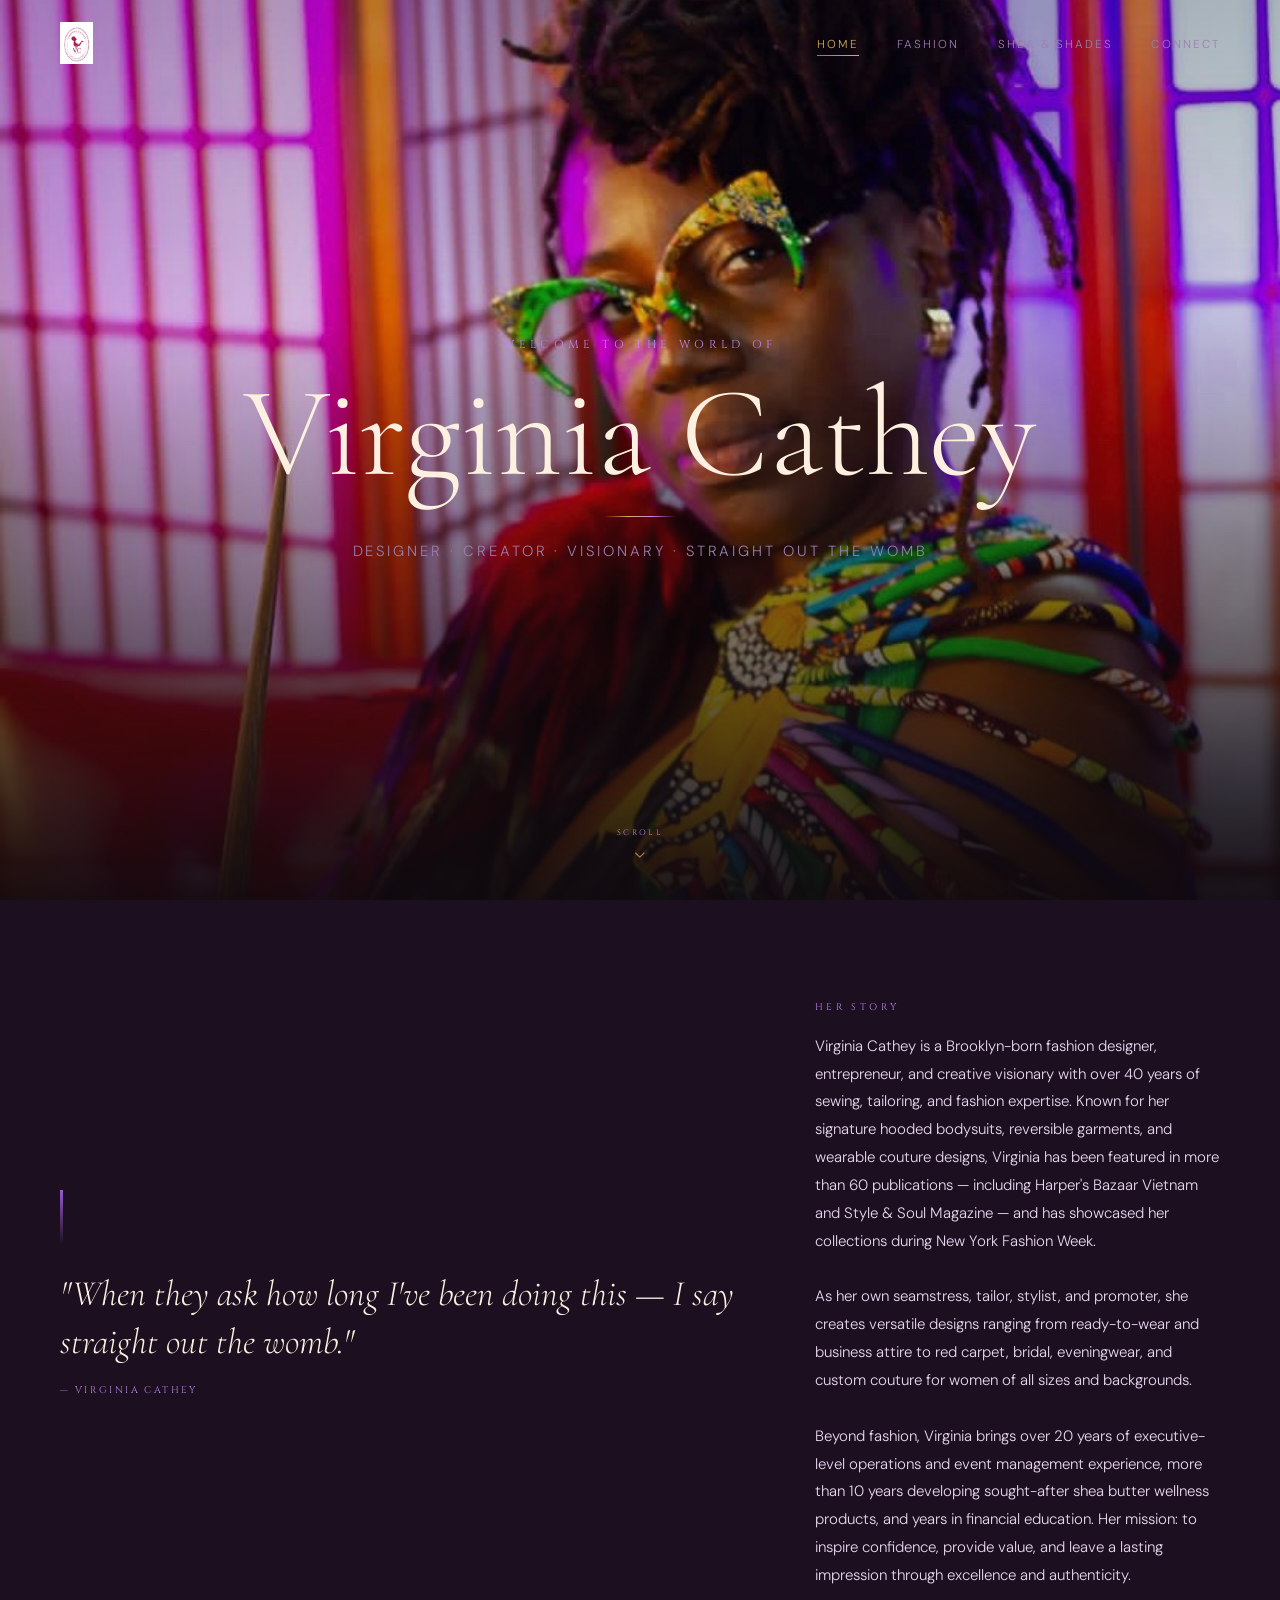
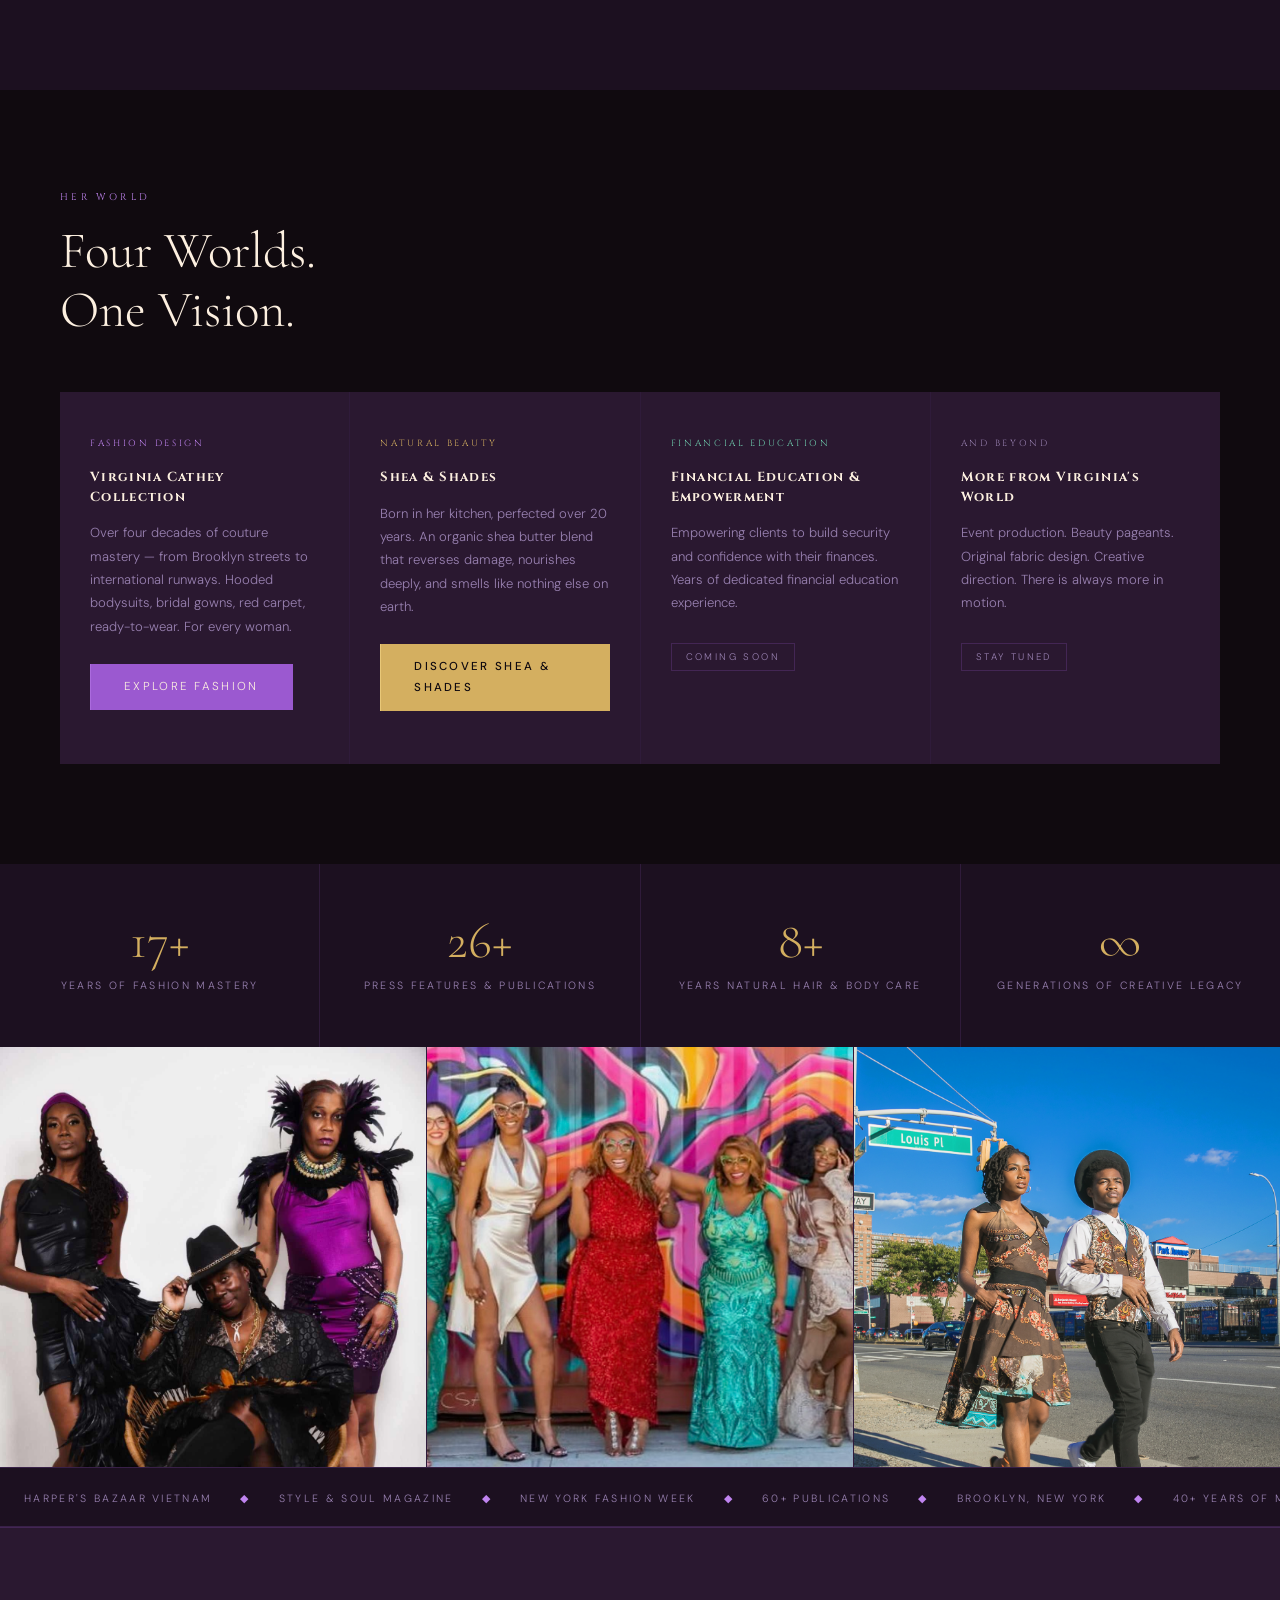
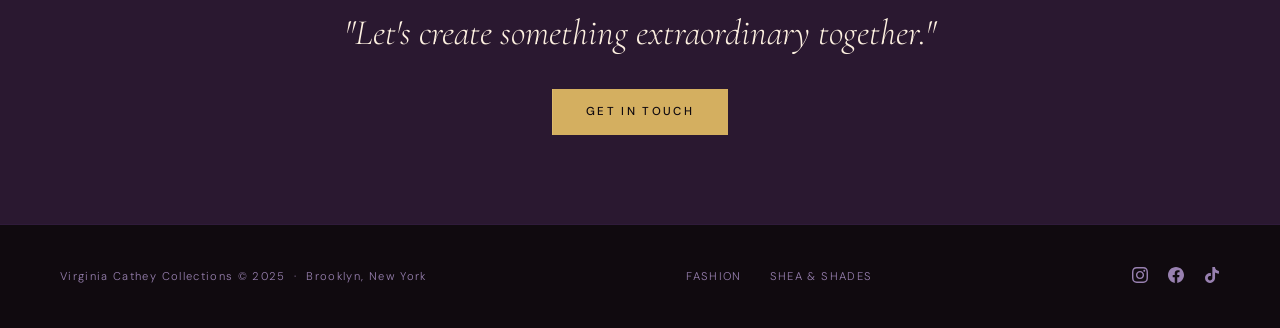
==== commit 1ecb9092: "Add files via upload" ====
--- a/index.html
+++ b/index.html
@@ -3,139 +3,120 @@
 <head>
   <meta charset="UTF-8">
   <meta name="viewport" content="width=device-width, initial-scale=1.0">
-  <meta name="description" content="Virginia Cathey Collections — Brooklyn-born fashion designer, creator, and visionary.">
+  <meta name="description" content="Virginia Cathey Collections — Brooklyn-born fashion designer, natural beauty creator, and entrepreneur.">
+  <meta property="og:title" content="Virginia Cathey Collections">
+  <meta property="og:description" content="Designer. Creator. Visionary. Straight out the womb.">
   <title>Virginia Cathey Collections</title>
   <link rel="stylesheet" href="style.css">
 </head>
 <body>
 
-  <!-- LIGHTBOX -->
-  <div class="lightbox" id="lb">
-    <span class="lb-close" id="lb-close">&times;</span>
-    <img id="lb-img" src="" alt="">
-  </div>
-
-  <!-- NAV -->
-  <nav class="nav" id="nav">
+  <!-- Lightbox -->
+  <div class="lb"><span class="lb-x">&times;</span><img src="" alt=""></div>
+
+  <!-- Nav -->
+  <nav class="nav">
     <a href="index.html" class="nav-logo">
-      <img src="assets/logos/vc-logo.png" alt="Virginia Cathey Collections logo">
+      <img src="vc-logo.png" alt="Virginia Cathey Collections">
     </a>
     <ul class="nav-links">
       <li><a href="index.html" class="active">Home</a></li>
-      <li><a href="fashion.html">Fashion</a></li>
-      <li><a href="shea.html">Shea &amp; Shades</a></li>
+      <li><a href="fashion/">Fashion</a></li>
+      <li><a href="shea/">Shea &amp; Shades</a></li>
       <li><a href="#connect">Connect</a></li>
     </ul>
-    <button class="nav-burger" id="burger" aria-label="Menu">
-      <span></span><span></span><span></span>
-    </button>
+    <button class="burger" aria-label="Menu"><span></span><span></span><span></span></button>
   </nav>
-  <div class="nav-mobile" id="nav-mobile">
+  <div class="mobile-menu">
     <a href="index.html">Home</a>
-    <a href="fashion.html">Fashion</a>
-    <a href="shea.html">Shea &amp; Shades</a>
-    <a href="#connect" id="mob-connect">Connect</a>
-  </div>
-
-  <!-- ══ HERO ══════════════════════════════════════════════ -->
-  <!--
-    HERO image: HERO.jpeg
-    Virginia in dramatic editorial shot — neon/purple lit backdrop, powerful pose.
-    Perfect commanding first impression.
-  -->
-  <section class="page-hero">
-    <div class="page-hero-bg" id="parallax-bg"
-         style="background-image:url('assets/images/HERO.jpeg'); background-position: center 15%;"></div>
-    <div class="page-hero-overlay"></div>
-    <div class="page-hero-content">
-      <p class="page-hero-eyebrow reveal">Welcome to the World of</p>
-      <h1 class="page-hero-title reveal d2">Virginia Cathey</h1>
-      <div class="page-hero-rule reveal d3"></div>
-      <p class="page-hero-sub reveal d4">Designer. Creator. Visionary. Straight out the womb.</p>
-    </div>
-    <div class="scroll-cue">
-      <span class="scroll-cue-label">Scroll</span>
-      <svg viewBox="0 0 24 24" fill="none" stroke="currentColor" stroke-width="1.5">
-        <path d="M6 9l6 6 6-6"/>
-      </svg>
-    </div>
-  </section>
-
-  <!-- ══ HER STORY ═════════════════════════════════════════ -->
-  <section class="section" style="background:var(--bg-alt)">
-    <div class="wrap story-grid">
-      <!-- Left: pull quote -->
+    <a href="fashion/">Fashion</a>
+    <a href="shea/">Shea &amp; Shades</a>
+    <a href="#connect">Connect</a>
+  </div>
+
+  <!-- ═══════════════════════════════════════
+       HERO
+       Photo: HERO.jpeg
+       Virginia in dramatic neon/purple lit
+       editorial — commanding first look
+  ═══════════════════════════════════════ -->
+  <section class="hero">
+    <div class="hero-bg" style="background-image:url('HERO.jpeg'); background-position:center 18%;"></div>
+    <div class="hero-overlay"></div>
+    <div class="hero-body">
+      <p class="hero-eyebrow reveal">Welcome to the World of</p>
+      <h1 class="hero-title reveal d2">Virginia Cathey</h1>
+      <div class="hero-rule reveal d3"></div>
+      <p class="hero-sub reveal d4">Designer · Creator · Visionary · Straight out the womb</p>
+    </div>
+    <div class="hero-scroll">
+      <span>Scroll</span>
+      <svg viewBox="0 0 24 24" fill="none" stroke="currentColor" stroke-width="1.5"><path d="M6 9l6 6 6-6"/></svg>
+    </div>
+  </section>
+
+  <!-- ═══════════════════════════════════════
+       HER STORY
+  ═══════════════════════════════════════ -->
+  <section class="sec" style="background:var(--bg2)">
+    <div class="wrap two-col wide">
+
+      <!-- Pull quote -->
       <div class="reveal">
-        <div class="story-accent"></div>
-        <blockquote class="story-quote">
+        <div style="width:3px;height:54px;background:linear-gradient(to bottom,var(--purple),transparent);margin-bottom:26px;"></div>
+        <blockquote style="font-family:var(--f-heading);font-style:italic;font-size:clamp(1.5rem,2.8vw,2.4rem);color:var(--cream);line-height:1.35;font-weight:300;margin-bottom:16px;">
           "When they ask how long I've been doing this — I say straight out the womb."
         </blockquote>
-        <p class="story-attr">— Virginia Cathey</p>
-      </div>
-      <!-- Right: full bio -->
+        <p style="font-family:var(--f-display);font-size:.6rem;letter-spacing:.25em;text-transform:uppercase;color:var(--purple-lt);">— Virginia Cathey</p>
+      </div>
+
+      <!-- Bio -->
       <div class="reveal d2">
-        <p class="section-label">Her Story</p>
-        <p class="body-text">
-          Virginia Cathey, founder of Virginia Cathey Collections, is a Brooklyn-born fashion designer,
-          entrepreneur, and creative visionary with over 40 years of sewing, tailoring, and fashion expertise.
-          Known for her signature hooded bodysuits, reversible garments, and wearable couture designs,
-          Virginia has been featured in more than 60 publications, including Harper's Bazaar Vietnam and
-          Style &amp; Soul Magazine, and has showcased her collections during New York Fashion Week.
-        </p>
+        <p class="label">Her Story</p>
+        <p class="body">Virginia Cathey is a Brooklyn-born fashion designer, entrepreneur, and creative visionary with over 40 years of sewing, tailoring, and fashion expertise. Known for her signature hooded bodysuits, reversible garments, and wearable couture designs, Virginia has been featured in more than 60 publications — including Harper's Bazaar Vietnam and Style &amp; Soul Magazine — and has showcased her collections during New York Fashion Week.</p>
         <br>
-        <p class="body-text">
-          As her own seamstress, tailor, stylist, and promoter, she creates versatile designs ranging
-          from ready-to-wear and business attire to red carpet, bridal, eveningwear, and custom couture
-          for women of all sizes and backgrounds. Her work blends elegance, confidence, functionality,
-          and individuality — making luxury fashion feel both empowering and accessible.
-        </p>
+        <p class="body">As her own seamstress, tailor, stylist, and promoter, she creates versatile designs ranging from ready-to-wear and business attire to red carpet, bridal, eveningwear, and custom couture for women of all sizes and backgrounds.</p>
         <br>
-        <p class="body-text">
-          Beyond fashion, Virginia brings over 20 years of executive-level operations and event management
-          experience, more than 10 years developing sought-after shea butter wellness products, and years
-          in financial education. Her mission: to inspire confidence, provide value, and leave a lasting
-          impression through excellence and authenticity.
-        </p>
-      </div>
-    </div>
-  </section>
-
-  <!-- ══ HER WORLD — BRAND CARDS ═══════════════════════════ -->
-  <section class="section" style="background:var(--bg)">
+        <p class="body">Beyond fashion, Virginia brings over 20 years of executive-level operations and event management experience, more than 10 years developing sought-after shea butter wellness products, and years in financial education. Her mission: to inspire confidence, provide value, and leave a lasting impression through excellence and authenticity.</p>
+      </div>
+
+    </div>
+  </section>
+
+  <!-- ═══════════════════════════════════════
+       BRAND CARDS — HER WORLD
+  ═══════════════════════════════════════ -->
+  <section class="sec" style="background:var(--bg)">
     <div class="wrap">
       <div class="reveal">
-        <p class="section-label">Her World</p>
-        <h2 class="h-serif" style="font-size:clamp(2rem,4vw,3.4rem)">Four Worlds.<br>One Vision.</h2>
+        <p class="label">Her World</p>
+        <h2 class="h2" style="font-size:clamp(2rem,4vw,3.4rem);">Four Worlds.<br>One Vision.</h2>
       </div>
       <div class="brand-grid reveal d2">
 
-        <!-- Fashion -->
         <div class="brand-card bc-fashion">
-          <p class="bc-label">Fashion Design</p>
+          <p class="bc-tag">Fashion Design</p>
           <h3 class="bc-title">Virginia Cathey Collection</h3>
           <p class="bc-desc">Over four decades of couture mastery — from Brooklyn streets to international runways. Hooded bodysuits, bridal gowns, red carpet, ready-to-wear. For every woman.</p>
-          <a href="fashion.html" class="btn btn-purple"><span>Explore Fashion</span></a>
-        </div>
-
-        <!-- Shea -->
+          <a href="fashion/" class="btn btn-purple"><span>Explore Fashion</span></a>
+        </div>
+
         <div class="brand-card bc-shea">
-          <p class="bc-label">Natural Beauty</p>
+          <p class="bc-tag">Natural Beauty</p>
           <h3 class="bc-title">Shea &amp; Shades</h3>
           <p class="bc-desc">Born in her kitchen, perfected over 20 years. An organic shea butter blend that reverses damage, nourishes deeply, and smells like nothing else on earth.</p>
-          <a href="shea.html" class="btn btn-gold"><span>Discover Shea &amp; Shades</span></a>
-        </div>
-
-        <!-- Finance -->
+          <a href="shea/" class="btn btn-gold"><span>Discover Shea &amp; Shades</span></a>
+        </div>
+
         <div class="brand-card bc-finance">
-          <p class="bc-label">Financial Education</p>
+          <p class="bc-tag">Financial Education</p>
           <h3 class="bc-title">Financial Education &amp; Empowerment</h3>
-          <p class="bc-desc">Empowering clients to build security and confidence with their finances. Virginia brings years of dedicated financial education experience.</p>
+          <p class="bc-desc">Empowering clients to build security and confidence with their finances. Years of dedicated financial education experience.</p>
           <span class="badge">Coming Soon</span>
         </div>
 
-        <!-- More -->
         <div class="brand-card bc-more">
-          <p class="bc-label">And Beyond</p>
+          <p class="bc-tag">And Beyond</p>
           <h3 class="bc-title">More from Virginia's World</h3>
           <p class="bc-desc">Event production. Beauty pageants. Original fabric design. Creative direction. There is always more in motion.</p>
           <span class="badge">Stay Tuned</span>
@@ -145,93 +126,79 @@
     </div>
   </section>
 
-  <!-- ══ STATS ══════════════════════════════════════════════ -->
-  <div class="stats-grid">
-    <div class="stat-item reveal">
+  <!-- ═══════════════════════════════════════
+       STATS
+  ═══════════════════════════════════════ -->
+  <div class="stats">
+    <div class="stat reveal">
       <div class="stat-num count-up" data-target="40" data-suffix="+">0+</div>
       <p class="stat-lbl">Years of Fashion Mastery</p>
     </div>
-    <div class="stat-item reveal d2">
+    <div class="stat reveal d2">
       <div class="stat-num count-up" data-target="60" data-suffix="+">0+</div>
       <p class="stat-lbl">Press Features &amp; Publications</p>
     </div>
-    <div class="stat-item reveal d3">
+    <div class="stat reveal d3">
       <div class="stat-num count-up" data-target="20" data-suffix="+">0+</div>
       <p class="stat-lbl">Years Natural Hair &amp; Body Care</p>
     </div>
-    <div class="stat-item reveal d4">
+    <div class="stat reveal d4">
       <div class="stat-num">∞</div>
       <p class="stat-lbl">Generations of Creative Legacy</p>
     </div>
   </div>
 
-  <!-- ══ FEATURED PHOTO ROW ════════════════════════════════ -->
-  <!--
-    Three key editorial shots shown full-bleed as a visual break.
-    IMG_5039: Virginia + models in black & purple feather looks — bold, dramatic
-    IMG_3753: Full fashion show lineup in emerald/red — shows range
-    IMG_3494: Brooklyn street shoot — roots and energy
-  -->
-  <section style="background:var(--bg); padding:0">
-    <div style="display:grid; grid-template-columns:1fr 1fr 1fr; gap:2px; background:var(--border)">
-      <div style="overflow:hidden; height:420px;">
-        <img src="assets/images/IMG_5039.JPG" alt="Virginia Cathey Collection — black & purple editorial"
-             style="width:100%;height:100%;object-fit:cover;object-position:top;transition:transform .6s ease;"
-             onmouseover="this.style.transform='scale(1.04)'" onmouseout="this.style.transform='scale(1)'">
-      </div>
-      <div style="overflow:hidden; height:420px;">
-        <img src="assets/images/IMG_3753.jpeg" alt="Virginia Cathey fashion show lineup"
-             style="width:100%;height:100%;object-fit:cover;object-position:top;transition:transform .6s ease;"
-             onmouseover="this.style.transform='scale(1.04)'" onmouseout="this.style.transform='scale(1)'">
-      </div>
-      <div style="overflow:hidden; height:420px;">
-        <img src="assets/images/IMG_3494.JPG" alt="Virginia Cathey Brooklyn street fashion"
-             style="width:100%;height:100%;object-fit:cover;object-position:center;transition:transform .6s ease;"
-             onmouseover="this.style.transform='scale(1.04)'" onmouseout="this.style.transform='scale(1)'">
-      </div>
-    </div>
-  </section>
-
-  <!-- ══ PRESS TICKER ═══════════════════════════════════════ -->
+  <!-- ═══════════════════════════════════════
+       PHOTO TRIO
+       IMG_5039: Virginia + models, black &
+       purple feathers — bold dramatic trio
+       IMG_3753: Full fashion show lineup
+       IMG_3494: Brooklyn street shoot
+  ═══════════════════════════════════════ -->
+  <div class="photo-trio">
+    <div><img src="IMG_5039.JPG" alt="Virginia Cathey editorial — black and purple feather collection"></div>
+    <div><img src="IMG_3753.jpeg" alt="Virginia Cathey fashion show lineup — emerald and red gowns"></div>
+    <div><img src="IMG_3494.JPG" alt="Virginia Cathey designs on Brooklyn streets"></div>
+  </div>
+
+  <!-- Press ticker -->
   <div class="ticker">
     <div class="ticker-inner">
-      <span>Harper's Bazaar Vietnam</span><span class="sep">◆</span>
-      <span>Style &amp; Soul Magazine</span><span class="sep">◆</span>
-      <span>New York Fashion Week</span><span class="sep">◆</span>
-      <span>60+ Publications</span><span class="sep">◆</span>
-      <span>Brooklyn, New York</span><span class="sep">◆</span>
-      <span>40+ Years of Mastery</span><span class="sep">◆</span>
-      <span>Harper's Bazaar Vietnam</span><span class="sep">◆</span>
-      <span>Style &amp; Soul Magazine</span><span class="sep">◆</span>
-      <span>New York Fashion Week</span><span class="sep">◆</span>
-      <span>60+ Publications</span><span class="sep">◆</span>
-      <span>Brooklyn, New York</span><span class="sep">◆</span>
-      <span>40+ Years of Mastery</span><span class="sep">◆</span>
-    </div>
-  </div>
-
-  <!-- ══ CONTACT BAR ════════════════════════════════════════ -->
+      <span>Harper's Bazaar Vietnam</span><span class="dot">◆</span>
+      <span>Style &amp; Soul Magazine</span><span class="dot">◆</span>
+      <span>New York Fashion Week</span><span class="dot">◆</span>
+      <span>60+ Publications</span><span class="dot">◆</span>
+      <span>Brooklyn, New York</span><span class="dot">◆</span>
+      <span>40+ Years of Mastery</span><span class="dot">◆</span>
+      <span>Harper's Bazaar Vietnam</span><span class="dot">◆</span>
+      <span>Style &amp; Soul Magazine</span><span class="dot">◆</span>
+      <span>New York Fashion Week</span><span class="dot">◆</span>
+      <span>60+ Publications</span><span class="dot">◆</span>
+      <span>Brooklyn, New York</span><span class="dot">◆</span>
+      <span>40+ Years of Mastery</span><span class="dot">◆</span>
+    </div>
+  </div>
+
+  <!-- Contact -->
   <section class="contact-bar" id="connect">
-    <p class="contact-bar-quote">"Let's create something extraordinary together."</p>
+    <p class="contact-bar-q">"Let's create something extraordinary together."</p>
     <a href="mailto:virginiacathycollections@gmail.com" class="btn btn-gold"><span>Get In Touch</span></a>
   </section>
 
-  <!-- ══ FOOTER ═════════════════════════════════════════════ -->
+  <!-- Footer -->
   <footer class="footer">
     <p class="footer-copy">Virginia Cathey Collections &copy; 2025 &nbsp;·&nbsp; Brooklyn, New York</p>
+    <div class="footer-links">
+      <a href="fashion/">Fashion</a>
+      <a href="shea/">Shea &amp; Shades</a>
+    </div>
     <div class="footer-socials">
-      <a href="https://www.instagram.com/virginiacatheycollections" target="_blank" rel="noopener" aria-label="Instagram">
-        <svg viewBox="0 0 24 24"><path d="M12 2.163c3.204 0 3.584.012 4.85.07 3.252.148 4.771 1.691 4.919 4.919.058 1.265.069 1.645.069 4.849 0 3.205-.012 3.584-.069 4.849-.149 3.225-1.664 4.771-4.919 4.919-1.266.058-1.644.07-4.85.07-3.204 0-3.584-.012-4.849-.07-3.26-.149-4.771-1.699-4.919-4.92-.058-1.265-.07-1.644-.07-4.849 0-3.204.013-3.583.07-4.849.149-3.227 1.664-4.771 4.919-4.919 1.266-.057 1.645-.069 4.849-.069zm0-2.163c-3.259 0-3.667.014-4.947.072-4.358.2-6.78 2.618-6.98 6.98-.059 1.281-.073 1.689-.073 4.948 0 3.259.014 3.668.072 4.948.2 4.358 2.618 6.78 6.98 6.98 1.281.058 1.689.072 4.948.072 3.259 0 3.668-.014 4.948-.072 4.354-.2 6.782-2.618 6.979-6.98.059-1.28.073-1.689.073-4.948 0-3.259-.014-3.667-.072-4.947-.196-4.354-2.617-6.78-6.979-6.98-1.281-.059-1.69-.073-4.949-.073zm0 5.838c-3.403 0-6.162 2.759-6.162 6.162s2.759 6.163 6.162 6.163 6.162-2.759 6.162-6.163c0-3.403-2.759-6.162-6.162-6.162zm0 10.162c-2.209 0-4-1.79-4-4 0-2.209 1.791-4 4-4s4 1.791 4 4c0 2.21-1.791 4-4 4zm6.406-11.845c-.796 0-1.441.645-1.441 1.44s.645 1.44 1.441 1.44c.795 0 1.439-.645 1.439-1.44s-.644-1.44-1.439-1.44z"/></svg>
-      </a>
-      <a href="https://www.facebook.com/share/1MAkK8qsHK/" target="_blank" rel="noopener" aria-label="Facebook">
-        <svg viewBox="0 0 24 24"><path d="M24 12.073c0-6.627-5.373-12-12-12s-12 5.373-12 12c0 5.99 4.388 10.954 10.125 11.854v-8.385H7.078v-3.47h3.047V9.43c0-3.007 1.792-4.669 4.533-4.669 1.312 0 2.686.235 2.686.235v2.953H15.83c-1.491 0-1.956.925-1.956 1.874v2.25h3.328l-.532 3.47h-2.796v8.385C19.612 23.027 24 18.062 24 12.073z"/></svg>
-      </a>
-      <a href="https://www.tiktok.com/@virginiacathey" target="_blank" rel="noopener" aria-label="TikTok">
-        <svg viewBox="0 0 24 24"><path d="M12.525.02c1.31-.02 2.61-.01 3.91-.02.08 1.53.63 3.09 1.75 4.17 1.12 1.11 2.7 1.62 4.24 1.79v4.03c-1.44-.05-2.89-.35-4.2-.97-.57-.26-1.1-.59-1.62-.93-.01 2.92.01 5.84-.02 8.75-.08 1.4-.54 2.79-1.35 3.94-1.31 1.92-3.58 3.17-5.91 3.21-1.43.08-2.86-.31-4.08-1.03-2.02-1.19-3.44-3.37-3.65-5.71-.02-.5-.03-1-.01-1.49.18-1.9 1.12-3.72 2.58-4.96 1.66-1.44 3.98-2.13 6.15-1.72.02 1.48-.04 2.96-.04 4.44-.99-.32-2.15-.23-3.02.37-.63.41-1.11 1.04-1.36 1.75-.21.51-.15 1.07-.14 1.61.24 1.64 1.82 3.02 3.5 2.87 1.12-.01 2.19-.66 2.77-1.61.19-.33.4-.67.41-1.06.1-1.79.06-3.57.07-5.36.01-4.03-.01-8.05.02-12.07z"/></svg>
-      </a>
+      <a href="https://www.instagram.com/virginiacatheycollections" target="_blank" rel="noopener" aria-label="Instagram"><svg viewBox="0 0 24 24"><path d="M12 2.163c3.204 0 3.584.012 4.85.07 3.252.148 4.771 1.691 4.919 4.919.058 1.265.069 1.645.069 4.849 0 3.205-.012 3.584-.069 4.849-.149 3.225-1.664 4.771-4.919 4.919-1.266.058-1.644.07-4.85.07-3.204 0-3.584-.012-4.849-.07-3.26-.149-4.771-1.699-4.919-4.92-.058-1.265-.07-1.644-.07-4.849 0-3.204.013-3.583.07-4.849.149-3.227 1.664-4.771 4.919-4.919 1.266-.057 1.645-.069 4.849-.069zm0-2.163c-3.259 0-3.667.014-4.947.072-4.358.2-6.78 2.618-6.98 6.98-.059 1.281-.073 1.689-.073 4.948 0 3.259.014 3.668.072 4.948.2 4.358 2.618 6.78 6.98 6.98 1.281.058 1.689.072 4.948.072 3.259 0 3.668-.014 4.948-.072 4.354-.2 6.782-2.618 6.979-6.98.059-1.28.073-1.689.073-4.948 0-3.259-.014-3.667-.072-4.947-.196-4.354-2.617-6.78-6.979-6.98-1.281-.059-1.69-.073-4.949-.073zm0 5.838c-3.403 0-6.162 2.759-6.162 6.162s2.759 6.163 6.162 6.163 6.162-2.759 6.162-6.163c0-3.403-2.759-6.162-6.162-6.162zm0 10.162c-2.209 0-4-1.79-4-4 0-2.209 1.791-4 4-4s4 1.791 4 4c0 2.21-1.791 4-4 4zm6.406-11.845c-.796 0-1.441.645-1.441 1.44s.645 1.44 1.441 1.44c.795 0 1.439-.645 1.439-1.44s-.644-1.44-1.439-1.44z"/></svg></a>
+      <a href="https://www.facebook.com/share/1MAkK8qsHK/" target="_blank" rel="noopener" aria-label="Facebook"><svg viewBox="0 0 24 24"><path d="M24 12.073c0-6.627-5.373-12-12-12s-12 5.373-12 12c0 5.99 4.388 10.954 10.125 11.854v-8.385H7.078v-3.47h3.047V9.43c0-3.007 1.792-4.669 4.533-4.669 1.312 0 2.686.235 2.686.235v2.953H15.83c-1.491 0-1.956.925-1.956 1.874v2.25h3.328l-.532 3.47h-2.796v8.385C19.612 23.027 24 18.062 24 12.073z"/></svg></a>
+      <a href="https://www.tiktok.com/@virginiacathey" target="_blank" rel="noopener" aria-label="TikTok"><svg viewBox="0 0 24 24"><path d="M12.525.02c1.31-.02 2.61-.01 3.91-.02.08 1.53.63 3.09 1.75 4.17 1.12 1.11 2.7 1.62 4.24 1.79v4.03c-1.44-.05-2.89-.35-4.2-.97-.57-.26-1.1-.59-1.62-.93-.01 2.92.01 5.84-.02 8.75-.08 1.4-.54 2.79-1.35 3.94-1.31 1.92-3.58 3.17-5.91 3.21-1.43.08-2.86-.31-4.08-1.03-2.02-1.19-3.44-3.37-3.65-5.71-.02-.5-.03-1-.01-1.49.18-1.9 1.12-3.72 2.58-4.96 1.66-1.44 3.98-2.13 6.15-1.72.02 1.48-.04 2.96-.04 4.44-.99-.32-2.15-.23-3.02.37-.63.41-1.11 1.04-1.36 1.75-.21.51-.15 1.07-.14 1.61.24 1.64 1.82 3.02 3.5 2.87 1.12-.01 2.19-.66 2.77-1.61.19-.33.4-.67.41-1.06.1-1.79.06-3.57.07-5.36.01-4.03-.01-8.05.02-12.07z"/></svg></a>
     </div>
   </footer>
 
-  <script src="app.js"></script>
+  <script src="script.js"></script>
 </body>
 </html>
--- a/style.css
+++ b/style.css
@@ -1,46 +1,39 @@
 /* ============================================================
    VIRGINIA CATHEY COLLECTIONS — style.css
-   One file. Shared across all pages.
-   Add new pages by following the patterns here.
+   Root stylesheet. Shared by every page on the site.
+   To add a new page: create a new folder, add index.html,
+   link href="../style.css" and src="../script.js"
    ============================================================ */
 
-/* ── Google Fonts ─────────────────────────────────────────── */
 @import url('https://fonts.googleapis.com/css2?family=Cormorant+Garamond:ital,wght@0,300;0,400;0,600;1,300;1,400&family=DM+Sans:wght@300;400;500&family=Cinzel:wght@400;600&display=swap');
 
-/* ── Design Tokens ────────────────────────────────────────── */
+/* ── Tokens ─────────────────────────────────────────────── */
 :root {
-  /* backgrounds */
-  --bg:          #0a0608;
-  --bg-alt:      #130910;
-  --surface:     #1c0e1a;
-
-  /* brand colours */
-  --gold:        #c9a84c;
-  --gold-lt:     #e8c97a;
-  --purple:      #7b3fa0;
-  --purple-lt:   #a05cc8;
-  --purple-dk:   #4a1a6a;
-  --jewel-wine:  #6b2d3e;
-  --jewel-earth: #8b4513;
-  --jewel-teal:  #2d5a3d;
-
-  /* text */
-  --cream:       #f5ead8;
-  --text:        #e8dcc8;
-  --muted:       #9e8e7a;
-  --border:      rgba(123, 63, 160, 0.25);
-  --border-gold: rgba(201, 168, 76, 0.2);
-
-  /* type */
+  --bg:          #100a0f;
+  --bg2:         #1c1020;
+  --bg3:         #251530;
+  --surface:     #2a1830;
+
+  --gold:        #d4af60;
+  --gold-lt:     #f0d080;
+  --purple:      #9b59d0;
+  --purple-lt:   #c084f0;
+  --purple-dk:   #5a2880;
+  --wine:        #8b3060;
+  --cream:       #fdf0e0;
+  --text:        #e8d8f0;
+  --muted:       #9880b0;
+
+  --border:      rgba(155, 89, 208, 0.22);
+  --border-gold: rgba(212, 175, 96, 0.22);
+
   --f-display: 'Cinzel', serif;
   --f-heading: 'Cormorant Garamond', serif;
   --f-body:    'DM Sans', sans-serif;
-
-  /* motion */
-  --ease: cubic-bezier(0.4, 0, 0.2, 1);
-}
-
-/* ── Reset ────────────────────────────────────────────────── */
+  --ease:      cubic-bezier(0.4, 0, 0.2, 1);
+}
+
+/* ── Reset ───────────────────────────────────────────────── */
 *, *::before, *::after { margin: 0; padding: 0; box-sizing: border-box; }
 html { scroll-behavior: smooth; -webkit-font-smoothing: antialiased; }
 body {
@@ -48,679 +41,474 @@
   color: var(--text);
   font-family: var(--f-body);
   font-weight: 300;
-  line-height: 1.7;
+  line-height: 1.75;
   overflow-x: hidden;
 }
-
-/* Grain texture overlay */
-body::before {
-  content: '';
-  position: fixed; inset: 0;
-  background-image: url("data:image/svg+xml,%3Csvg xmlns='http://www.w3.org/2000/svg' width='300' height='300'%3E%3Cfilter id='n'%3E%3CfeTurbulence type='fractalNoise' baseFrequency='0.9' numOctaves='4' stitchTiles='stitch'/%3E%3CfeColorMatrix type='saturate' values='0'/%3E%3C/filter%3E%3Crect width='300' height='300' filter='url(%23n)' opacity='0.04'/%3E%3C/svg%3E");
-  pointer-events: none;
-  z-index: 9000;
-}
-
 img  { display: block; max-width: 100%; }
 a    { color: inherit; text-decoration: none; }
 ul   { list-style: none; }
 button { border: none; background: none; font: inherit; cursor: pointer; }
 
-/* ── Navigation ───────────────────────────────────────────── */
+/* ── Nav ─────────────────────────────────────────────────── */
 .nav {
-  position: fixed; top: 0; left: 0; right: 0;
-  z-index: 500;
-  padding: 24px 60px;
+  position: fixed; top: 0; left: 0; right: 0; z-index: 100;
+  padding: 22px 60px;
   display: flex; align-items: center; justify-content: space-between;
-  transition: background .4s var(--ease), padding .4s var(--ease);
+  transition: background .4s var(--ease), padding .4s var(--ease), border .4s var(--ease);
 }
 .nav.scrolled {
-  background: rgba(10, 6, 8, 0.94);
-  backdrop-filter: blur(14px);
+  background: rgba(16, 10, 15, 0.96);
+  backdrop-filter: blur(16px);
   padding: 14px 60px;
   border-bottom: 1px solid var(--border);
 }
-
-/* Logo */
 .nav-logo {
-  display: flex; align-items: center; gap: 12px;
+  display: flex; align-items: center; gap: 10px;
 }
 .nav-logo img {
-  height: 44px; width: auto;
-  mix-blend-mode: screen;
-  filter: brightness(1.1);
-}
-.nav-logo-text {
-  font-family: var(--f-display);
-  font-size: .78rem;
-  letter-spacing: .22em;
-  color: var(--gold);
-  text-transform: uppercase;
-  line-height: 1.2;
-}
-
-/* Desktop links */
-.nav-links {
-  display: flex; gap: 36px; align-items: center;
-}
+  height: 42px; width: auto;
+}
+.nav-links { display: flex; gap: 38px; align-items: center; }
 .nav-links a {
-  font-size: .7rem;
-  letter-spacing: .18em;
-  text-transform: uppercase;
-  color: var(--muted);
-  position: relative;
-  transition: color .35s var(--ease);
+  font-family: var(--f-body);
+  font-size: .72rem; letter-spacing: .18em; text-transform: uppercase;
+  color: var(--muted); position: relative;
+  transition: color .3s var(--ease);
 }
 .nav-links a::after {
-  content: '';
-  position: absolute; bottom: -4px; left: 0;
+  content: ''; position: absolute; bottom: -4px; left: 0;
   width: 0; height: 1px;
   background: linear-gradient(90deg, var(--purple), var(--gold));
-  transition: width .35s var(--ease);
-}
-.nav-links a:hover        { color: var(--cream); }
+  transition: width .3s var(--ease);
+}
+.nav-links a:hover         { color: var(--cream); }
 .nav-links a:hover::after,
 .nav-links a.active::after { width: 100%; }
-.nav-links a.active       { color: var(--gold); }
-
-/* Hamburger */
-.nav-burger {
-  display: none; flex-direction: column; gap: 5px;
-  width: 28px; z-index: 600;
-}
-.nav-burger span {
-  display: block; height: 1px;
-  background: var(--gold);
+.nav-links a.active        { color: var(--gold); }
+
+/* hamburger */
+.burger {
+  display: none; flex-direction: column; gap: 5px; width: 28px;
+}
+.burger span {
+  display: block; height: 1px; background: var(--gold);
   transition: .35s var(--ease);
 }
-.nav-burger.open span:nth-child(1) { transform: translateY(6px) rotate(45deg); }
-.nav-burger.open span:nth-child(2) { opacity: 0; }
-.nav-burger.open span:nth-child(3) { transform: translateY(-6px) rotate(-45deg); }
-
-/* Mobile overlay */
-.nav-mobile {
-  position: fixed; inset: 0;
-  background: rgba(10, 6, 8, .97);
-  z-index: 490;
-  display: flex; flex-direction: column;
-  align-items: center; justify-content: center; gap: 40px;
+.burger.open span:nth-child(1) { transform: translateY(6px) rotate(45deg); }
+.burger.open span:nth-child(2) { opacity: 0; }
+.burger.open span:nth-child(3) { transform: translateY(-6px) rotate(-45deg); }
+
+/* mobile menu overlay */
+.mobile-menu {
+  position: fixed; inset: 0; background: rgba(16, 10, 15, .97);
+  z-index: 99; display: flex; flex-direction: column;
+  align-items: center; justify-content: center; gap: 44px;
   opacity: 0; pointer-events: none;
-  transition: opacity .5s var(--ease);
-}
-.nav-mobile.open { opacity: 1; pointer-events: all; }
-.nav-mobile a {
-  font-family: var(--f-heading);
-  font-size: 2.6rem;
-  color: var(--cream);
-  transition: color .3s var(--ease);
-}
-.nav-mobile a:hover { color: var(--purple-lt); }
-
-/* ── Scroll Reveal ────────────────────────────────────────── */
+  transition: opacity .45s var(--ease);
+}
+.mobile-menu.open { opacity: 1; pointer-events: all; }
+.mobile-menu a {
+  font-family: var(--f-heading); font-size: 2.8rem; color: var(--cream);
+  transition: color .3s;
+}
+.mobile-menu a:hover { color: var(--purple-lt); }
+
+/* ── Scroll Reveal ───────────────────────────────────────── */
 .reveal {
-  opacity: 0;
-  transform: translateY(36px);
-  transition: opacity .8s ease, transform .8s ease;
+  opacity: 0; transform: translateY(32px);
+  transition: opacity .75s ease, transform .75s ease;
 }
 .reveal.in { opacity: 1; transform: translateY(0); }
 .d1 { transition-delay: .1s; }
 .d2 { transition-delay: .2s; }
 .d3 { transition-delay: .3s; }
 .d4 { transition-delay: .4s; }
-.d5 { transition-delay: .5s; }
-
-/* ── Shared Layout ────────────────────────────────────────── */
-.wrap { max-width: 1280px; margin: 0 auto; }
-.section { padding: 100px 60px; }
-.section-label {
+
+/* ── Hero ────────────────────────────────────────────────── */
+.hero {
+  position: relative; height: 100vh; min-height: 580px;
+  display: flex; align-items: center; justify-content: center;
+  overflow: hidden;
+}
+.hero-bg {
+  position: absolute; inset: 0;
+  background-size: cover; background-position: center 20%;
+  background-repeat: no-repeat;
+  will-change: transform;
+}
+.hero-overlay {
+  position: absolute; inset: 0;
+  background: linear-gradient(
+    to bottom,
+    rgba(16,10,15,.25) 0%,
+    rgba(16,10,15,.1)  35%,
+    rgba(16,10,15,.6)  75%,
+    rgba(16,10,15,.95) 100%
+  );
+}
+.hero-body {
+  position: relative; z-index: 2;
+  text-align: center; padding: 0 24px;
+}
+.hero-eyebrow {
+  font-family: var(--f-display);
+  font-size: clamp(.55rem, 1vw, .72rem); letter-spacing: .38em;
+  text-transform: uppercase; color: var(--purple-lt); margin-bottom: 18px;
+}
+.hero-title {
+  font-family: var(--f-heading);
+  font-size: clamp(3.8rem, 10vw, 9rem);
+  font-weight: 300; color: var(--cream); line-height: .95; margin-bottom: 22px;
+}
+.hero-rule {
+  width: 72px; height: 1px;
+  background: linear-gradient(90deg, transparent, var(--gold), var(--purple-lt), transparent);
+  margin: 0 auto 22px;
+}
+.hero-sub {
+  font-size: clamp(.75rem, 1.4vw, .92rem);
+  letter-spacing: .2em; text-transform: uppercase; color: var(--muted);
+}
+.hero-scroll {
+  position: absolute; bottom: 36px; left: 50%;
+  transform: translateX(-50%); z-index: 2;
+  display: flex; flex-direction: column; align-items: center; gap: 6px;
+  animation: bounce 2s ease-in-out infinite;
+}
+.hero-scroll span {
+  font-family: var(--f-display); font-size: .5rem;
+  letter-spacing: .3em; text-transform: uppercase; color: var(--purple-lt);
+}
+.hero-scroll svg { width: 18px; height: 18px; color: var(--gold); opacity: .7; }
+@keyframes bounce {
+  0%,100% { transform: translateX(-50%) translateY(0); }
+  50%      { transform: translateX(-50%) translateY(8px); }
+}
+
+/* ── Layout Helpers ──────────────────────────────────────── */
+.wrap   { max-width: 1280px; margin: 0 auto; }
+.sec    { padding: 100px 60px; }
+.sec-sm { padding: 70px 60px; }
+.label  {
   font-family: var(--f-display);
   font-size: .6rem; letter-spacing: .35em;
-  text-transform: uppercase; color: var(--purple-lt);
-  margin-bottom: 18px;
-}
-
-/* ── Headings ─────────────────────────────────────────────── */
-.h-display {
-  font-family: var(--f-display);
-  font-weight: 600; letter-spacing: .12em;
-  text-transform: uppercase;
-}
-.h-serif {
-  font-family: var(--f-heading);
-  font-weight: 300; line-height: 1.15;
-  color: var(--cream);
-}
-.h-serif-italic {
-  font-family: var(--f-heading);
-  font-style: italic; font-weight: 300;
-  line-height: 1.3;
-}
-
-/* ── Dividers ─────────────────────────────────────────────── */
-.rule-gold {
-  width: 60px; height: 1px;
-  background: linear-gradient(90deg, transparent, var(--gold), transparent);
-  margin: 20px 0;
-}
-.rule-purple {
-  width: 60px; height: 1px;
-  background: linear-gradient(90deg, transparent, var(--purple), transparent);
-  margin: 20px 0;
-}
-
-/* ── Buttons ──────────────────────────────────────────────── */
+  text-transform: uppercase; color: var(--purple-lt); margin-bottom: 16px;
+}
+.rule-gold   { width: 56px; height: 1px; background: linear-gradient(90deg,transparent,var(--gold),transparent); margin: 18px 0; }
+.rule-purple { width: 56px; height: 1px; background: linear-gradient(90deg,transparent,var(--purple),transparent); margin: 18px 0; }
+
+/* headings */
+.h1 { font-family: var(--f-heading); font-weight: 300; line-height: 1.1; color: var(--cream); }
+.h2 { font-family: var(--f-heading); font-weight: 300; line-height: 1.15; color: var(--cream); }
+.italic { font-style: italic; }
+p.body  { font-size: .94rem; color: var(--text); line-height: 1.85; font-weight: 300; }
+p.body em { font-style: italic; color: var(--cream); }
+
+/* ── Buttons ─────────────────────────────────────────────── */
 .btn {
-  display: inline-block;
-  padding: 13px 34px;
-  font-size: .72rem; letter-spacing: .2em;
-  text-transform: uppercase;
+  display: inline-block; padding: 13px 34px;
+  font-size: .72rem; letter-spacing: .2em; text-transform: uppercase;
   position: relative; overflow: hidden;
   transition: transform .3s var(--ease), box-shadow .3s var(--ease);
 }
 .btn::before {
-  content: '';
-  position: absolute; inset: 0;
-  transform: translateX(-100%);
-  transition: transform .35s var(--ease);
+  content: ''; position: absolute; inset: 0;
+  transform: translateX(-100%); transition: transform .35s var(--ease);
 }
 .btn:hover::before { transform: translateX(0); }
 .btn:hover         { transform: translateY(-2px); }
 .btn span          { position: relative; z-index: 1; }
 
-.btn-gold         { background: var(--gold); color: var(--bg); font-weight: 500; }
+.btn-gold         { background: var(--gold); color: #100a0f; font-weight: 500; }
 .btn-gold::before { background: var(--gold-lt); }
-.btn-gold:hover   { box-shadow: 0 0 28px rgba(201,168,76,.4); }
-
-.btn-purple         { background: var(--purple); color: var(--cream); font-weight: 400; }
+.btn-gold:hover   { box-shadow: 0 0 30px rgba(212,175,96,.45); }
+
+.btn-purple         { background: var(--purple); color: var(--cream); }
 .btn-purple::before { background: var(--purple-lt); }
-.btn-purple:hover   { box-shadow: 0 0 28px rgba(123,63,160,.5); }
+.btn-purple:hover   { box-shadow: 0 0 30px rgba(155,89,208,.5); }
 
 .btn-outline {
-  border: 1px solid var(--purple);
-  color: var(--purple-lt);
-  background: transparent;
-}
-.btn-outline::before { background: var(--purple-dk); }
-.btn-outline:hover   { color: var(--cream); border-color: var(--purple-lt); }
-
-/* ── Hero (shared) ────────────────────────────────────────── */
-.page-hero {
-  position: relative;
-  height: 100vh; min-height: 600px;
-  display: flex; align-items: center; justify-content: center;
-  overflow: hidden;
-}
-.page-hero-bg {
-  position: absolute; inset: 0;
-  background-size: cover;
-  background-position: center 20%;
-  background-repeat: no-repeat;
-  will-change: transform;
-}
-.page-hero-overlay {
-  position: absolute; inset: 0;
-  background: linear-gradient(
-    to bottom,
-    rgba(10,6,8,.3) 0%,
-    rgba(10,6,8,.15) 35%,
-    rgba(10,6,8,.55) 75%,
-    rgba(10,6,8,.92) 100%
-  );
-}
-.page-hero-content {
-  position: relative; z-index: 1;
-  text-align: center; padding: 0 24px;
-}
-.page-hero-eyebrow {
-  font-family: var(--f-display);
-  font-size: clamp(.54rem,1vw,.7rem);
-  letter-spacing: .4em; text-transform: uppercase;
-  color: var(--purple-lt); margin-bottom: 18px;
-}
-.page-hero-title {
-  font-family: var(--f-heading);
-  font-size: clamp(3.5rem,9vw,8.5rem);
-  font-weight: 300; color: var(--cream);
-  line-height: .95; margin-bottom: 22px;
-}
-.page-hero-rule {
-  width: 70px; height: 1px;
-  background: linear-gradient(90deg, transparent, var(--gold), var(--purple), transparent);
-  margin: 0 auto 22px;
-}
-.page-hero-sub {
-  font-size: clamp(.72rem,1.3vw,.88rem);
-  letter-spacing: .2em; text-transform: uppercase;
-  color: var(--muted);
-}
-.scroll-cue {
-  position: absolute; bottom: 36px; left: 50%;
-  transform: translateX(-50%);
-  display: flex; flex-direction: column; align-items: center; gap: 6px;
-  animation: cue-bounce 2.2s ease-in-out infinite;
-  z-index: 2;
-}
-.scroll-cue-label {
-  font-family: var(--f-display);
-  font-size: .5rem; letter-spacing: .3em;
-  text-transform: uppercase; color: var(--purple-lt);
-}
-.scroll-cue svg { width: 18px; height: 18px; color: var(--gold); opacity: .7; }
-@keyframes cue-bounce {
-  0%,100% { transform: translateX(-50%) translateY(0); }
-  50%      { transform: translateX(-50%) translateY(7px); }
-}
-
-/* ── Press Ticker ─────────────────────────────────────────── */
-.ticker {
-  overflow: hidden; white-space: nowrap;
-  padding: 16px 0;
-  border-top: 1px solid var(--border);
-  border-bottom: 1px solid var(--border);
-  background: var(--bg-alt);
-}
-.ticker-inner {
-  display: inline-flex;
-  animation: tick 32s linear infinite;
-}
-.ticker-inner span {
-  font-size: .65rem; letter-spacing: .22em;
-  text-transform: uppercase; color: var(--muted);
-  padding: 0 26px;
-}
-.ticker-inner .sep { color: var(--purple-lt); padding: 0 4px; }
-@keyframes tick {
-  0%   { transform: translateX(0); }
-  100% { transform: translateX(-50%); }
-}
-
-/* ── Marquee Gallery ──────────────────────────────────────── */
-.gallery-wrap { background: var(--bg); overflow: hidden; padding: 60px 0; }
+  border: 1px solid var(--purple); color: var(--purple-lt); background: transparent;
+}
+.btn-outline::before { background: rgba(155,89,208,.15); }
+.btn-outline:hover   { border-color: var(--purple-lt); color: var(--cream); }
+
+/* ── Stats Row ───────────────────────────────────────────── */
+.stats {
+  display: grid; grid-template-columns: repeat(4,1fr);
+  background: var(--border);  gap: 1px;
+}
+.stat {
+  background: var(--bg2); padding: 52px 32px; text-align: center;
+  position: relative; overflow: hidden;
+}
+.stat::after {
+  content: ''; position: absolute; top: 0; left: 0; right: 0; height: 2px;
+  background: linear-gradient(90deg, var(--purple-dk), var(--purple), transparent);
+  opacity: 0; transition: opacity .4s;
+}
+.stat:hover::after { opacity: 1; }
+.stat-num {
+  font-family: var(--f-heading); font-size: clamp(2.6rem,4vw,4.2rem);
+  color: var(--gold); line-height: 1; margin-bottom: 10px;
+}
+.stat-lbl { font-size: .66rem; letter-spacing: .22em; text-transform: uppercase; color: var(--muted); }
+
+/* ── Two-col grid ────────────────────────────────────────── */
+.two-col { display: grid; grid-template-columns: 1fr 1fr; gap: 80px; align-items: center; }
+.two-col.wide { grid-template-columns: 1.25fr 0.75fr; }
+.two-col.wider { grid-template-columns: 1.5fr 0.5fr; }
+
+/* ── Photo frame ─────────────────────────────────────────── */
+.photo-frame { position: relative; }
+.photo-frame img {
+  width: 100%; height: 560px; object-fit: cover; object-position: top;
+  border: 1px solid var(--border);
+}
+.photo-corner {
+  position: absolute; top: -10px; right: -10px;
+  width: 50%; height: 50%;
+  border-top: 2px solid var(--purple-dk);
+  border-right: 2px solid var(--purple-dk);
+  pointer-events: none;
+}
+
+/* ── Brand Cards ─────────────────────────────────────────── */
+.brand-grid {
+  display: grid; grid-template-columns: repeat(4,1fr);
+  gap: 1px; background: var(--border); margin-top: 52px;
+}
+.brand-card {
+  background: var(--surface); padding: 44px 30px;
+  position: relative; overflow: hidden;
+  transition: background .35s var(--ease);
+}
+.brand-card::before {
+  content: ''; position: absolute; top: 0; left: 0;
+  width: 3px; height: 0; transition: height .5s var(--ease);
+}
+.brand-card:hover { background: var(--bg2); }
+.brand-card:hover::before { height: 100%; }
+.bc-fashion::before { background: linear-gradient(to bottom, var(--purple), var(--wine)); }
+.bc-shea::before    { background: linear-gradient(to bottom, var(--gold), #a06020); }
+.bc-finance::before { background: linear-gradient(to bottom, #50a090, #306060); }
+.bc-more::before    { background: #4a2858; }
+.bc-tag {
+  font-family: var(--f-display); font-size: .56rem; letter-spacing: .3em;
+  text-transform: uppercase; margin-bottom: 16px;
+}
+.bc-fashion  .bc-tag { color: var(--purple-lt); }
+.bc-shea     .bc-tag { color: var(--gold); }
+.bc-finance  .bc-tag { color: #70d0b0; }
+.bc-more     .bc-tag { color: var(--muted); }
+.bc-title {
+  font-family: var(--f-display); font-size: .82rem; letter-spacing: .1em;
+  color: var(--cream); margin-bottom: 14px; line-height: 1.5;
+}
+.bc-desc { font-size: .82rem; color: var(--muted); line-height: 1.78; margin-bottom: 26px; }
+.badge {
+  display: inline-block; padding: 5px 14px;
+  border: 1px solid var(--border); font-size: .6rem;
+  letter-spacing: .25em; text-transform: uppercase; color: var(--muted);
+}
+
+/* ── Services Grid ───────────────────────────────────────── */
+.svc-grid {
+  display: grid; grid-template-columns: repeat(4,1fr);
+  gap: 1px; background: var(--border);
+}
+.svc {
+  background: var(--surface); padding: 38px 28px;
+  transition: background .35s var(--ease); position: relative;
+}
+.svc:hover { background: var(--bg2); }
+.svc-num {
+  font-family: var(--f-heading); font-size: 2rem; color: var(--border);
+  line-height: 1; margin-bottom: 12px; display: block;
+}
+.svc-title {
+  font-family: var(--f-display); font-size: .65rem; letter-spacing: .15em;
+  text-transform: uppercase; color: var(--cream); margin-bottom: 10px;
+}
+.svc-desc { font-size: .8rem; color: var(--muted); line-height: 1.7; }
+
+/* ── Gallery / Marquee ───────────────────────────────────── */
+.gallery { overflow: hidden; padding: 60px 0; background: var(--bg); }
 .gallery-header {
   display: flex; align-items: center; justify-content: space-between;
-  padding: 0 60px; margin-bottom: 36px;
-}
-.gallery-hint {
-  font-size: .62rem; letter-spacing: .18em;
-  text-transform: uppercase; color: var(--muted);
-}
-.marquee-row   { overflow: hidden; margin-bottom: 14px; }
-.marquee-track { display: flex; gap: 14px; }
-.ml { animation: ml 42s linear infinite; }
-.mr { animation: mr 34s linear infinite; }
-.ms { animation: ml 56s linear infinite; }
-@keyframes ml { 0%{transform:translateX(0)}   100%{transform:translateX(-50%)} }
-@keyframes mr { 0%{transform:translateX(-50%)} 100%{transform:translateX(0)}   }
-
-.marquee-row:hover .marquee-track { animation-play-state: paused; }
-
-.g-photo {
-  height: 380px; width: auto; min-width: 220px;
+  padding: 0 60px; margin-bottom: 32px;
+}
+.gallery-hint { font-size: .62rem; letter-spacing: .18em; text-transform: uppercase; color: var(--muted); }
+.row { overflow: hidden; margin-bottom: 12px; }
+.track { display: flex; gap: 12px; will-change: transform; }
+.go-left  { animation: go-left  44s linear infinite; }
+.go-right { animation: go-right 36s linear infinite; }
+.go-slow  { animation: go-left  58s linear infinite; }
+@keyframes go-left  { 0%{transform:translateX(0)}   100%{transform:translateX(-50%)} }
+@keyframes go-right { 0%{transform:translateX(-50%)} 100%{transform:translateX(0)}   }
+.row:hover .track { animation-play-state: paused; }
+.gp {
+  height: 370px; width: auto; min-width: 210px;
   object-fit: cover; flex-shrink: 0;
   border: 1px solid var(--border);
   transition: transform .35s ease, box-shadow .35s ease;
   cursor: zoom-in;
 }
-.g-photo:hover {
-  transform: scale(1.03);
-  box-shadow: 0 0 28px rgba(123,63,160,.35);
+.gp:hover {
+  transform: scale(1.04);
+  box-shadow: 0 0 28px rgba(155,89,208,.4);
   position: relative; z-index: 1;
 }
 
-/* ── Lightbox ─────────────────────────────────────────────── */
-.lightbox {
-  position: fixed; inset: 0;
-  background: rgba(0,0,0,.93);
-  z-index: 8000;
-  display: flex; align-items: center; justify-content: center;
-  opacity: 0; pointer-events: none;
-  transition: opacity .35s var(--ease);
-}
-.lightbox.open { opacity: 1; pointer-events: all; }
-.lightbox img  {
-  max-width: 92vw; max-height: 92vh;
-  object-fit: contain;
-  border: 1px solid var(--border);
-}
-.lb-close {
-  position: absolute; top: 24px; right: 32px;
-  font-size: 2rem; color: var(--gold);
-  transition: color .25s; line-height: 1;
-}
-.lb-close:hover { color: var(--purple-lt); }
-
-/* ── Stats Row ────────────────────────────────────────────── */
-.stats-grid {
-  display: grid; grid-template-columns: repeat(4,1fr);
-  gap: 2px; background: var(--border);
-}
-.stat-item {
-  background: var(--bg-alt);
-  padding: 56px 36px; text-align: center;
-  position: relative; overflow: hidden;
-}
-.stat-item::after {
-  content: '';
-  position: absolute; top: 0; left: 0; right: 0; height: 2px;
-  background: linear-gradient(90deg, var(--purple-dk), var(--purple), transparent);
-  opacity: 0; transition: opacity .4s;
-}
-.stat-item:hover::after { opacity: 1; }
-.stat-num {
-  font-family: var(--f-heading);
-  font-size: clamp(2.6rem,4vw,4.2rem);
-  color: var(--gold); line-height: 1; margin-bottom: 10px;
-}
-.stat-lbl {
-  font-size: .66rem; letter-spacing: .22em;
-  text-transform: uppercase; color: var(--muted);
-}
-
-/* ── Brand Cards (home page) ──────────────────────────────── */
-.brand-grid {
-  display: grid; grid-template-columns: repeat(4,1fr);
-  gap: 2px; background: var(--border); margin-top: 56px;
-}
-.brand-card {
-  background: var(--surface);
-  padding: 48px 32px;
+/* ── Lightbox ────────────────────────────────────────────── */
+.lb {
+  position: fixed; inset: 0; background: rgba(0,0,0,.94);
+  z-index: 9000; display: flex; align-items: center; justify-content: center;
+  opacity: 0; pointer-events: none; transition: opacity .3s var(--ease);
+}
+.lb.open { opacity: 1; pointer-events: all; }
+.lb img  { max-width: 92vw; max-height: 92vh; object-fit: contain; border: 1px solid var(--border); }
+.lb-x {
+  position: absolute; top: 22px; right: 32px;
+  font-size: 2rem; color: var(--gold); line-height: 1;
+  transition: color .25s; cursor: pointer;
+}
+.lb-x:hover { color: var(--purple-lt); }
+
+/* ── Press Ticker ────────────────────────────────────────── */
+.ticker { overflow: hidden; white-space: nowrap; padding: 15px 0; background: var(--bg2); border-top: 1px solid var(--border); border-bottom: 1px solid var(--border); }
+.ticker-inner { display: inline-flex; animation: tick 30s linear infinite; }
+.ticker-inner span { font-size: .66rem; letter-spacing: .22em; text-transform: uppercase; color: var(--muted); padding: 0 24px; }
+.ticker-inner .dot { color: var(--purple-lt); padding: 0 4px; }
+@keyframes tick { 0%{transform:translateX(0)} 100%{transform:translateX(-50%)} }
+
+/* ── Press Feature Block ─────────────────────────────────── */
+.press-block {
+  display: grid; grid-template-columns: 1fr 1fr;
+  gap: 1px; background: var(--border); margin-bottom: 32px;
+}
+.press-box {
+  background: var(--surface); padding: 44px 44px;
+  display: flex; align-items: center; justify-content: space-between; gap: 20px;
+}
+.press-box-b {
+  background: var(--bg2); padding: 44px 44px;
+  display: flex; flex-direction: column; justify-content: center; gap: 10px;
+}
+.press-name { font-family: var(--f-heading); font-size: clamp(1.3rem,2.2vw,1.9rem); color: var(--cream); font-style: italic; }
+.press-badge { font-family: var(--f-display); font-size: .54rem; letter-spacing: .28em; text-transform: uppercase; color: var(--gold); border: 1px solid var(--gold); padding: 5px 12px; white-space: nowrap; }
+.press-sub { font-family: var(--f-display); font-size: .54rem; letter-spacing: .28em; text-transform: uppercase; color: var(--muted); }
+.press-venue { font-family: var(--f-heading); font-size: clamp(1.1rem,2vw,1.7rem); color: var(--cream); }
+.press-list { display: flex; flex-wrap: wrap; gap: 10px; align-items: center; }
+.press-list span { font-size: .82rem; color: var(--muted); }
+.press-list .dot { color: var(--purple-lt); }
+
+/* ── Shea label frame ────────────────────────────────────── */
+.shea-frame {
+  background: #1a0e04; border: 1px solid var(--border-gold);
+  padding: 22px; margin-bottom: 18px;
+}
+.shea-frame img { width: 100%; }
+.shea-city {
+  font-family: var(--f-heading); font-style: italic;
+  font-size: 1.3rem; color: #c07030; line-height: 1.3; text-align: center;
+}
+
+/* ── Benefits ────────────────────────────────────────────── */
+.benefit-grid {
+  display: grid; grid-template-columns: repeat(3,1fr);
+  gap: 1px; background: var(--border);
+}
+.benefit {
+  background: var(--surface); padding: 46px 34px;
   position: relative; overflow: hidden;
   transition: background .35s var(--ease);
 }
-.brand-card::before {
-  content: '';
-  position: absolute; top: 0; left: 0;
-  width: 3px; height: 0;
-  transition: height .55s var(--ease);
-}
-.brand-card:hover::before { height: 100%; }
-.brand-card:hover         { background: var(--bg-alt); }
-
-.bc-fashion::before  { background: linear-gradient(to bottom, var(--purple), var(--jewel-wine)); }
-.bc-shea::before     { background: linear-gradient(to bottom, var(--gold), var(--jewel-earth)); }
-.bc-finance::before  { background: var(--jewel-teal); }
-.bc-more::before     { background: #3a2840; }
-
-.bc-label {
-  font-family: var(--f-display);
-  font-size: .56rem; letter-spacing: .3em;
-  text-transform: uppercase; margin-bottom: 18px;
-}
-.bc-fashion  .bc-label { color: var(--purple-lt); }
-.bc-shea     .bc-label { color: var(--gold); }
-.bc-finance  .bc-label { color: #4a8f6a; }
-.bc-more     .bc-label { color: var(--muted); }
-
-.bc-title {
-  font-family: var(--f-display);
-  font-size: .84rem; letter-spacing: .1em;
-  color: var(--cream); margin-bottom: 14px; line-height: 1.5;
-}
-.bc-desc {
-  font-size: .82rem; color: var(--muted);
-  line-height: 1.75; margin-bottom: 28px;
-}
-.badge {
-  display: inline-block;
-  padding: 5px 14px;
-  border: 1px solid var(--border);
-  font-size: .6rem; letter-spacing: .25em;
-  text-transform: uppercase; color: var(--muted);
-}
-
-/* ── Story Section (home) ─────────────────────────────────── */
-.story-grid {
-  display: grid; grid-template-columns: 1fr 1.5fr;
-  gap: 80px; align-items: start;
-}
-.story-accent {
-  width: 3px; height: 56px;
-  background: linear-gradient(to bottom, var(--purple), transparent);
-  margin-bottom: 28px;
-}
-.story-quote {
-  font-family: var(--f-heading);
-  font-style: italic;
-  font-size: clamp(1.5rem,2.8vw,2.4rem);
-  color: var(--cream); line-height: 1.35;
-  font-weight: 300; margin-bottom: 16px;
-}
-.story-attr {
-  font-family: var(--f-display);
-  font-size: .6rem; letter-spacing: .25em;
-  text-transform: uppercase; color: var(--purple-lt);
-}
-.body-text {
-  font-size: .93rem; color: var(--text);
-  line-height: 1.85; font-weight: 300;
-}
-.body-text em { font-style: italic; color: var(--cream); }
-
-/* ── Designer Section (fashion) ───────────────────────────── */
-.designer-grid {
-  display: grid; grid-template-columns: 1.2fr .8fr;
-  gap: 80px; align-items: center;
-}
-.designer-frame { position: relative; }
-.designer-frame img {
-  width: 100%; height: 580px;
-  object-fit: cover; object-position: top;
-  border: 1px solid var(--border);
-}
-.designer-accent {
-  position: absolute; top: -10px; right: -10px;
-  width: 55%; height: 55%;
-  border-top: 2px solid var(--purple-dk);
-  border-right: 2px solid var(--purple-dk);
-  pointer-events: none;
-}
-
-/* ── Services Grid (fashion) ──────────────────────────────── */
-.services-grid {
-  display: grid; grid-template-columns: repeat(4,1fr);
-  gap: 2px; background: var(--border);
-}
-.svc {
-  background: var(--surface);
-  padding: 40px 28px;
-  transition: background .35s var(--ease);
-  position: relative;
-}
-.svc::after {
-  content: ''; position: absolute;
-  bottom: 0; left: 28px; right: 28px; height: 1px;
-  background: linear-gradient(90deg, var(--purple-dk), transparent);
-  opacity: 0; transition: opacity .35s;
-}
-.svc:hover           { background: var(--bg-alt); }
-.svc:hover::after    { opacity: 1; }
-.svc-num {
-  font-family: var(--f-heading);
-  font-size: 2.2rem; color: var(--border-gold);
-  line-height: 1; margin-bottom: 14px; display: block;
-}
-.svc-title {
-  font-family: var(--f-display);
-  font-size: .66rem; letter-spacing: .15em;
-  color: var(--cream); margin-bottom: 12px;
-  text-transform: uppercase;
-}
-.svc-desc { font-size: .8rem; color: var(--muted); line-height: 1.7; }
-
-/* ── Press Section (fashion) ──────────────────────────────── */
-.press-feature-grid {
-  display: grid; grid-template-columns: 1fr 1fr;
-  gap: 2px; background: var(--border); margin-bottom: 36px;
-}
-.press-box {
-  background: var(--surface);
-  padding: 48px; display: flex;
-  align-items: center; justify-content: space-between; gap: 20px;
-}
-.press-box-alt {
-  background: var(--bg-alt);
-  padding: 48px; display: flex;
-  flex-direction: column; justify-content: center; gap: 10px;
-}
-.press-name {
-  font-family: var(--f-heading);
-  font-size: clamp(1.3rem,2.2vw,1.9rem);
-  color: var(--cream); font-style: italic;
-}
-.press-badge {
-  font-family: var(--f-display);
-  font-size: .54rem; letter-spacing: .3em;
-  text-transform: uppercase; color: var(--gold);
-  border: 1px solid var(--gold); padding: 5px 12px;
-  white-space: nowrap;
-}
-.press-sub {
-  font-family: var(--f-display);
-  font-size: .54rem; letter-spacing: .3em;
-  text-transform: uppercase; color: var(--muted);
-}
-.press-venue {
-  font-family: var(--f-heading);
-  font-size: clamp(1.1rem,2vw,1.7rem);
-  color: var(--cream);
-}
-.press-list {
-  display: flex; flex-wrap: wrap; gap: 10px; align-items: center;
-}
-.press-list span { font-size: .82rem; color: var(--muted); }
-.press-list .sep { color: var(--purple-lt); }
-
-/* ── Shea Benefits ────────────────────────────────────────── */
-.benefits-grid {
-  display: grid; grid-template-columns: repeat(3,1fr);
-  gap: 2px; background: var(--border);
-}
-.benefit {
-  background: var(--surface);
-  padding: 48px 36px;
-  position: relative; overflow: hidden;
-  transition: background .35s var(--ease);
-}
 .benefit::before {
-  content: '';
-  position: absolute; top: 0; left: 0;
-  width: 3px; height: 0;
-  transition: height .55s var(--ease);
-}
-.benefit:hover                 { background: var(--bg-alt); }
-.benefit:hover::before         { height: 100%; }
-.benefit-hair::before          { background: var(--jewel-earth); }
-.benefit-body::before          { background: var(--purple); }
-.benefit-scent::before         { background: var(--gold); }
-.benefit-icon {
-  color: var(--gold); margin-bottom: 22px;
-  width: 38px; height: 38px;
-}
-.benefit-title {
-  font-family: var(--f-display);
-  font-size: .72rem; letter-spacing: .18em;
-  text-transform: uppercase; color: var(--cream); margin-bottom: 18px;
-}
-.benefit ul { display: flex; flex-direction: column; gap: 10px; }
-.benefit li {
-  font-size: .85rem; color: var(--muted);
-  line-height: 1.6; padding-left: 16px; position: relative;
-}
-.benefit li::before {
-  content: '◆';
-  position: absolute; left: 0;
-  color: var(--purple-lt); font-size: .4rem; top: 6px;
-}
-.benefit-text {
-  font-size: .88rem; color: var(--muted);
-  line-height: 1.75; font-style: italic;
-}
-
-/* ── Order Card (shea) ────────────────────────────────────── */
+  content: ''; position: absolute; top: 0; left: 0;
+  width: 3px; height: 0; transition: height .55s var(--ease);
+}
+.benefit:hover { background: var(--bg2); }
+.benefit:hover::before { height: 100%; }
+.b-hair::before  { background: #c07030; }
+.b-body::before  { background: var(--purple); }
+.b-scent::before { background: var(--gold); }
+.benefit-icon { color: var(--gold); margin-bottom: 20px; width: 36px; height: 36px; }
+.benefit-title { font-family: var(--f-display); font-size: .7rem; letter-spacing: .18em; text-transform: uppercase; color: var(--cream); margin-bottom: 16px; }
+.benefit ul { display: flex; flex-direction: column; gap: 9px; }
+.benefit li { font-size: .84rem; color: var(--muted); line-height: 1.6; padding-left: 14px; position: relative; }
+.benefit li::before { content: '◆'; position: absolute; left: 0; color: var(--purple-lt); font-size: .38rem; top: 6px; }
+.benefit-txt { font-size: .87rem; color: var(--muted); line-height: 1.78; font-style: italic; }
+
+/* ── Order Steps ─────────────────────────────────────────── */
 .order-card {
-  background: var(--surface);
-  border: 1px solid var(--border);
-  padding: 48px; max-width: 700px;
-  display: flex; flex-direction: column; gap: 28px;
-  margin: 36px 0;
-}
-.order-step { display: flex; gap: 22px; align-items: flex-start; }
-.order-num {
-  font-family: var(--f-heading);
-  font-size: 2.4rem; color: var(--purple-lt);
-  line-height: 1; flex-shrink: 0; width: 30px;
-}
-.order-step p { font-size: .92rem; color: var(--text); line-height: 1.7; padding-top: 6px; }
+  background: var(--surface); border: 1px solid var(--border);
+  padding: 44px; max-width: 680px;
+  display: flex; flex-direction: column; gap: 26px; margin: 32px 0;
+}
+.order-step { display: flex; gap: 20px; align-items: flex-start; }
+.order-n { font-family: var(--f-heading); font-size: 2.3rem; color: var(--purple-lt); line-height: 1; flex-shrink: 0; width: 28px; }
+.order-step p { font-size: .92rem; color: var(--text); line-height: 1.7; padding-top: 5px; }
 .order-step p strong { color: var(--cream); font-weight: 500; }
-.order-note {
-  font-family: var(--f-heading); font-style: italic;
-  font-size: .96rem; color: var(--muted); line-height: 1.6;
-}
-
-/* ── Shea Label Art ───────────────────────────────────────── */
-.shea-label-frame {
-  background: #130a04;
-  border: 1px solid var(--border-gold);
-  padding: 24px; margin-bottom: 20px;
-  position: relative; overflow: hidden;
-}
-.shea-label-frame img { width: 100%; }
-.shea-origin-accent {
-  font-family: var(--f-heading); font-style: italic;
-  font-size: 1.3rem; color: var(--jewel-earth);
-  text-align: center; line-height: 1.3;
-}
-
-/* ── Contact Bar ──────────────────────────────────────────── */
-.contact-bar {
-  background: var(--surface);
-  border-top: 1px solid var(--border);
-  padding: 80px 60px; text-align: center;
-}
-.contact-bar-quote {
-  font-family: var(--f-heading); font-style: italic;
-  font-size: clamp(1.5rem,2.8vw,2.3rem);
-  color: var(--cream); margin-bottom: 32px; line-height: 1.4;
-}
-
-/* ── Footer ───────────────────────────────────────────────── */
+.order-note { font-family: var(--f-heading); font-style: italic; font-size: .95rem; color: var(--muted); line-height: 1.6; }
+
+/* ── Contact Bar ─────────────────────────────────────────── */
+.contact-bar { background: var(--surface); border-top: 1px solid var(--border); padding: 80px 60px; text-align: center; }
+.contact-bar-q { font-family: var(--f-heading); font-style: italic; font-size: clamp(1.5rem,2.8vw,2.3rem); color: var(--cream); margin-bottom: 30px; line-height: 1.4; }
+
+/* ── Footer ──────────────────────────────────────────────── */
 .footer {
-  background: var(--bg);
-  border-top: 1px solid var(--border);
-  padding: 44px 60px;
-  display: flex; align-items: center;
-  justify-content: space-between; flex-wrap: wrap; gap: 20px;
+  background: var(--bg); border-top: 1px solid var(--border);
+  padding: 42px 60px;
+  display: flex; align-items: center; justify-content: space-between; flex-wrap: wrap; gap: 18px;
 }
 .footer-copy { font-size: .7rem; letter-spacing: .12em; color: var(--muted); }
-.footer-socials { display: flex; gap: 22px; }
+.footer-links { display: flex; gap: 28px; }
+.footer-links a { font-size: .7rem; letter-spacing: .12em; text-transform: uppercase; color: var(--muted); transition: color .3s; }
+.footer-links a:hover { color: var(--purple-lt); }
+.footer-socials { display: flex; gap: 20px; }
 .footer-socials a { color: var(--muted); transition: color .3s; line-height: 1; }
 .footer-socials a:hover { color: var(--purple-lt); }
-.footer-socials svg { width: 17px; height: 17px; fill: currentColor; }
-
-/* ── Responsive ───────────────────────────────────────────── */
+.footer-socials svg { width: 16px; height: 16px; fill: currentColor; }
+
+/* ── Photo Grid (3-col break) ────────────────────────────── */
+.photo-trio {
+  display: grid; grid-template-columns: 1fr 1fr 1fr;
+  gap: 1px; background: var(--border);
+}
+.photo-trio div { overflow: hidden; height: 420px; }
+.photo-trio img { width: 100%; height: 100%; object-fit: cover; object-position: top; transition: transform .6s ease; }
+.photo-trio div:hover img { transform: scale(1.05); }
+
+/* ── Responsive ──────────────────────────────────────────── */
 @media (max-width: 1199px) {
-  .section { padding: 80px 40px; }
+  .sec, .sec-sm { padding-left: 40px; padding-right: 40px; }
   .nav, .nav.scrolled { padding-left: 40px; padding-right: 40px; }
-  .stats-grid, .brand-grid, .services-grid { grid-template-columns: repeat(2,1fr); }
-  .story-grid, .designer-grid { grid-template-columns: 1fr; gap: 48px; }
-  .press-feature-grid { grid-template-columns: 1fr; }
-  .benefits-grid { grid-template-columns: 1fr; }
+  .stats, .brand-grid { grid-template-columns: repeat(2,1fr); }
+  .two-col, .two-col.wide, .two-col.wider { grid-template-columns: 1fr; gap: 48px; }
+  .svc-grid { grid-template-columns: repeat(2,1fr); }
+  .press-block { grid-template-columns: 1fr; }
+  .benefit-grid { grid-template-columns: 1fr; }
   .gallery-header { padding: 0 40px; }
+  .photo-trio div { height: 320px; }
 }
 @media (max-width: 767px) {
-  .section { padding: 60px 24px; }
+  .sec { padding: 60px 24px; }
+  .sec-sm { padding: 48px 24px; }
   .nav { padding: 18px 24px; }
   .nav.scrolled { padding: 12px 24px; }
   .nav-links { display: none; }
-  .nav-burger { display: flex; }
-  .stats-grid { grid-template-columns: repeat(2,1fr); }
-  .brand-grid, .services-grid, .benefits-grid { grid-template-columns: 1fr; }
-  .g-photo { height: 260px; min-width: 160px; }
-  .gallery-header { padding: 0 24px; flex-direction: column; align-items: flex-start; gap: 8px; }
-  .designer-frame img { height: 380px; }
+  .burger { display: flex; }
+  .stats { grid-template-columns: repeat(2,1fr); }
+  .stat { padding: 40px 18px; }
+  .brand-grid, .svc-grid { grid-template-columns: 1fr; }
+  .gp { height: 250px; min-width: 160px; }
+  .gallery-header { padding: 0 24px; flex-direction: column; align-items: flex-start; gap: 6px; }
+  .photo-trio { grid-template-columns: 1fr; }
+  .photo-trio div { height: 280px; }
   .contact-bar { padding: 60px 24px; }
   .footer { padding: 36px 24px; flex-direction: column; text-align: center; }
   .order-card { padding: 28px 20px; }
-  .press-box, .press-box-alt { padding: 32px 24px; flex-direction: column; align-items: flex-start; }
-  .stat-item { padding: 40px 20px; }
-}
+  .press-box, .press-box-b { padding: 30px 24px; flex-direction: column; align-items: flex-start; }
+  .photo-frame img { height: 360px; }
+}
